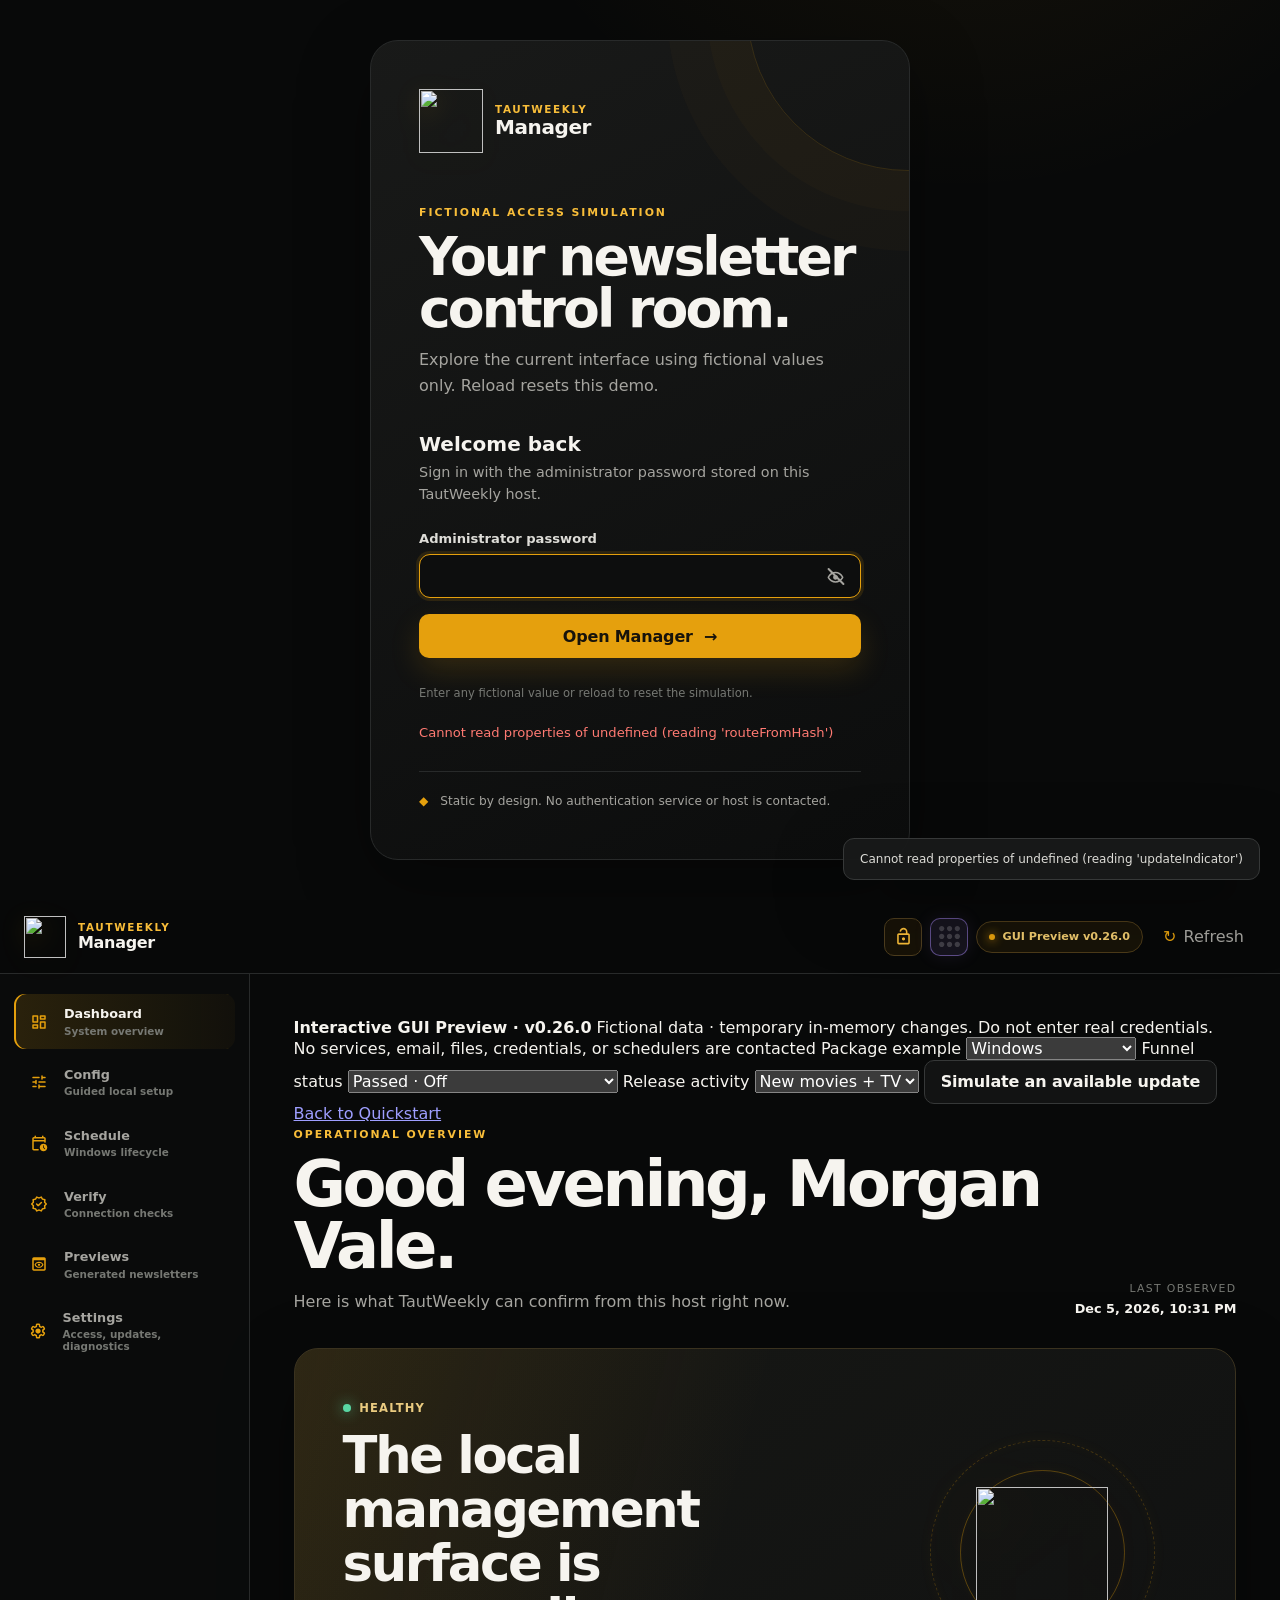
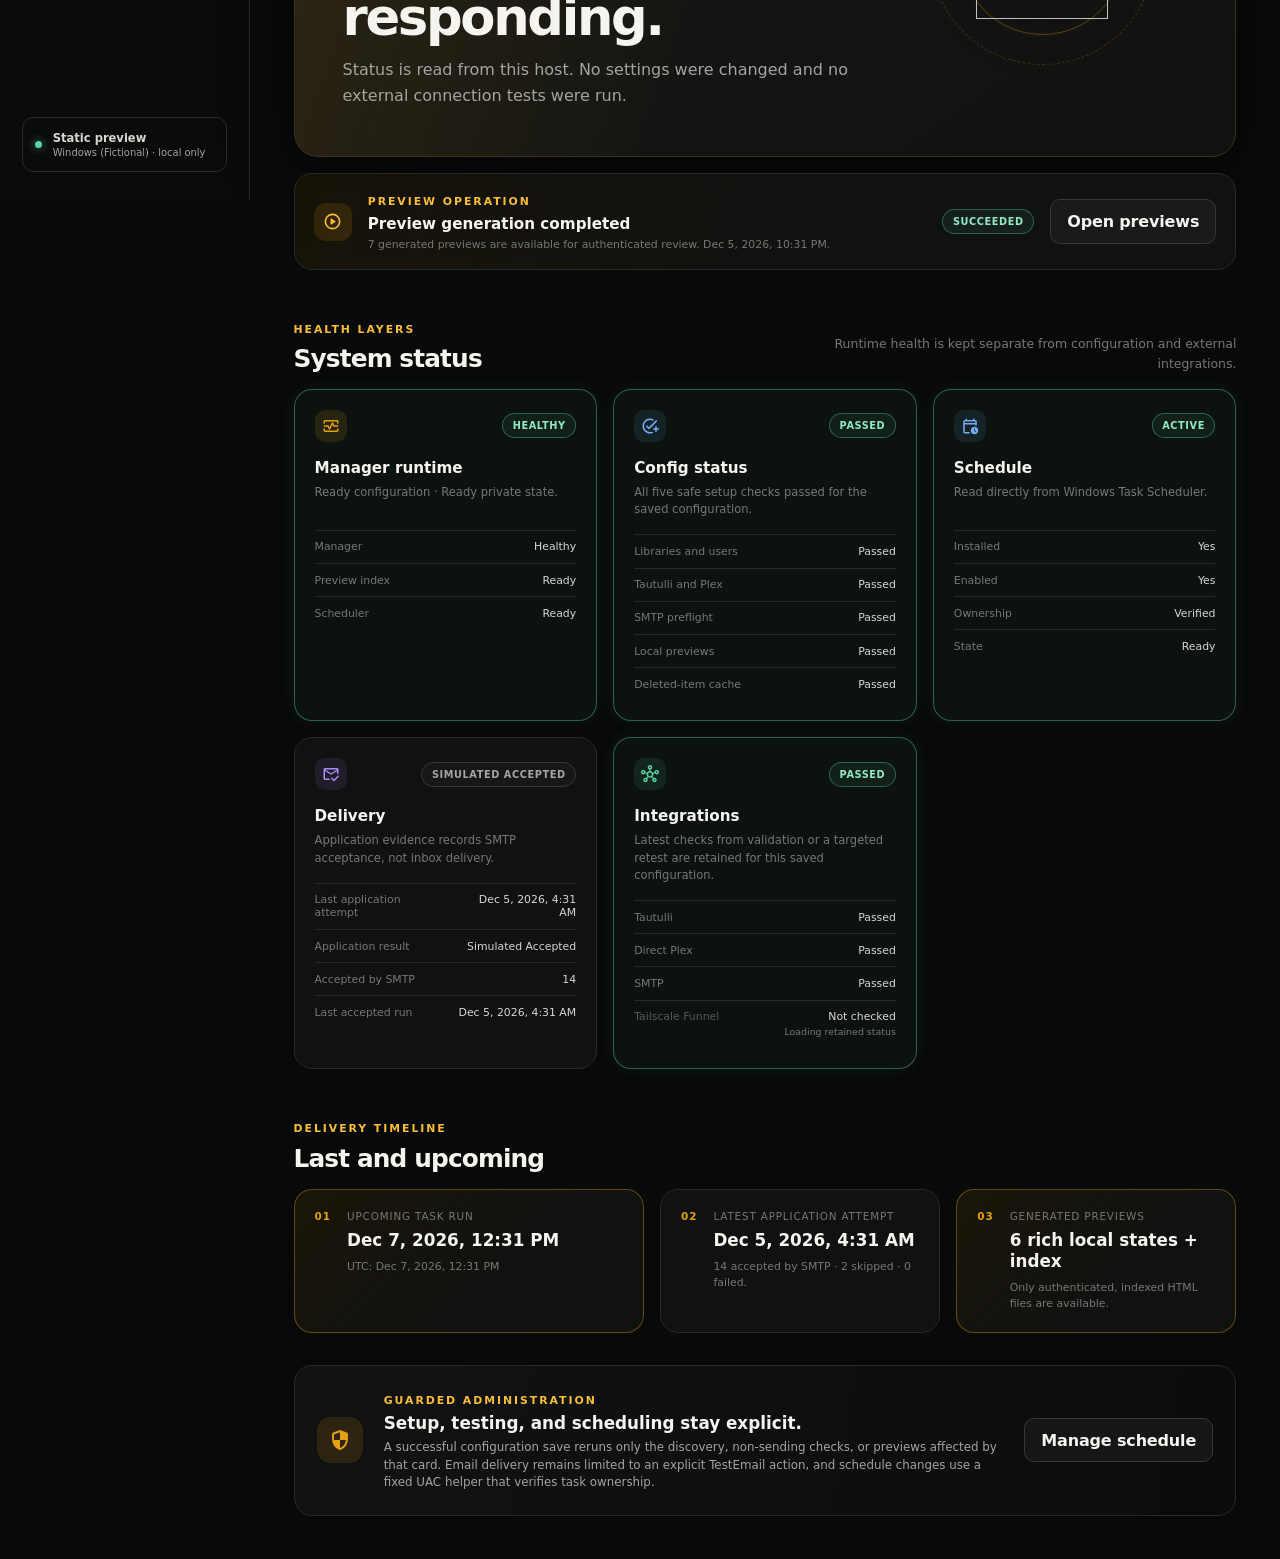
==== docs/gui-preview/index.html @ 194a2f22 "feat: support managed-user delivery addresses" ====
<!doctype html>
<html lang="en">
<head>
  <meta charset="utf-8">
  <meta name="viewport" content="width=device-width, initial-scale=1">
  <meta name="color-scheme" content="dark">
  <meta http-equiv="Content-Security-Policy" content="default-src 'self'; connect-src 'none'; img-src 'self' data:; style-src 'self' 'unsafe-inline'; script-src 'self'; font-src 'self'; media-src 'none'; object-src 'none'; base-uri 'none'; form-action 'none'">
  <title>TautWeekly Manager GUI Preview</title>
  <meta name="description" content="Current TautWeekly Manager features using fictional data only.">
  <link rel="canonical" href="https://sparkmoxie.github.io/TautWeekly/gui-preview/">
  <link rel="icon" href="favicon.ico" sizes="any">
  <link rel="apple-touch-icon" href="tautweekly-icon-180.png">
  <link rel="manifest" href="manifest.webmanifest">
  <link rel="stylesheet" href="app.css">
  <link rel="stylesheet" href="demo.css">
  <script src="mock-api.js" defer></script>
  <script src="rich-preview.js" defer></script>
  <script src="update-ui.js" defer></script>
  <script src="app.js" defer></script>
</head>
<body>
  <svg class="material-symbol-sprite" aria-hidden="true" focusable="false">
    <symbol id="icon-dashboard" viewBox="0 -960 960 960"><path d="M520-640v-160q0-17 11.5-28.5T560-840h240q17 0 28.5 11.5T840-800v160q0 17-11.5 28.5T800-600H560q-17 0-28.5-11.5T520-640ZM120-480v-320q0-17 11.5-28.5T160-840h240q17 0 28.5 11.5T440-800v320q0 17-11.5 28.5T400-440H160q-17 0-28.5-11.5T120-480Zm400 320v-320q0-17 11.5-28.5T560-520h240q17 0 28.5 11.5T840-480v320q0 17-11.5 28.5T800-120H560q-17 0-28.5-11.5T520-160Zm-400 0v-160q0-17 11.5-28.5T160-360h240q17 0 28.5 11.5T440-320v160q0 17-11.5 28.5T400-120H160q-17 0-28.5-11.5T120-160Zm80-360h160v-240H200v240Zm400 320h160v-240H600v240Zm0-480h160v-80H600v80ZM200-200h160v-80H200v80Z"/></symbol>
    <symbol id="icon-tune" viewBox="0 -960 960 960"><path d="M451.5-131.5Q440-143 440-160v-160q0-17 11.5-28.5T480-360q17 0 28.5 11.5T520-320v40h280q17 0 28.5 11.5T840-240q0 17-11.5 28.5T800-200H520v40q0 17-11.5 28.5T480-120q-17 0-28.5-11.5ZM160-200q-17 0-28.5-11.5T120-240q0-17 11.5-28.5T160-280h160q17 0 28.5 11.5T360-240q0 17-11.5 28.5T320-200H160Zm131.5-171.5Q280-383 280-400v-40H160q-17 0-28.5-11.5T120-480q0-17 11.5-28.5T160-520h120v-40q0-17 11.5-28.5T320-600q17 0 28.5 11.5T360-560v160q0 17-11.5 28.5T320-360q-17 0-28.5-11.5ZM480-440q-17 0-28.5-11.5T440-480q0-17 11.5-28.5T480-520h320q17 0 28.5 11.5T840-480q0 17-11.5 28.5T800-440H480Zm131.5-171.5Q600-623 600-640v-160q0-17 11.5-28.5T640-840q17 0 28.5 11.5T680-800v40h120q17 0 28.5 11.5T840-720q0 17-11.5 28.5T800-680H680v40q0 17-11.5 28.5T640-600q-17 0-28.5-11.5ZM160-680q-17 0-28.5-11.5T120-720q0-17 11.5-28.5T160-760h320q17 0 28.5 11.5T520-720q0 17-11.5 28.5T480-680H160Z"/></symbol>
    <symbol id="icon-calendar-clock" viewBox="0 -960 960 960"><path d="M200-640h560v-80H200v80Zm0 560q-33 0-56.5-23.5T120-160v-560q0-33 23.5-56.5T200-800h40v-40q0-17 11.5-28.5T280-880q17 0 28.5 11.5T320-840v40h320v-40q0-17 11.5-28.5T680-880q17 0 28.5 11.5T720-840v40h40q33 0 56.5 23.5T840-720v187q0 17-11.5 28.5T800-493q-17 0-28.5-11.5T760-533v-27H200v400h232q17 0 28.5 11.5T472-120q0 17-11.5 28.5T432-80H200Zm378.5-18.5Q520-157 520-240t58.5-141.5Q637-440 720-440t141.5 58.5Q920-323 920-240T861.5-98.5Q803-40 720-40T578.5-98.5ZM740-248v-92q0-8-6-14t-14-6q-8 0-14 6t-6 14v91q0 8 3 15.5t9 13.5l61 61q6 6 14 6t14-6q6-6 6-14t-6-14l-61-61Z"/></symbol>
    <symbol id="icon-verified" viewBox="0 -960 960 960"><path d="m438-452-58-57q-11-11-27.5-11T324-508q-11 11-11 28t11 28l86 86q12 12 28 12t28-12l170-170q12-12 11.5-28T636-592q-12-12-28.5-12.5T579-593L438-452ZM326-90l-58-98-110-24q-15-3-24-15.5t-7-27.5l11-113-75-86q-10-11-10-26t10-26l75-86-11-113q-2-15 7-27.5t24-15.5l110-24 58-98q8-13 22-17.5t28 1.5l104 44 104-44q14-6 28-1.5t22 17.5l58 98 110 24q15 3 24 15.5t7 27.5l-11 113 75 86q10 11 10 26t-10 26l-75 86 11 113q2 15-7 27.5T802-212l-110 24-58 98q-8 13-22 17.5T584-74l-104-44-104 44q-14 6-28 1.5T326-90Zm52-72 102-44 104 44 56-96 110-26-10-112 74-84-74-86 10-112-110-24-58-96-102 44-104-44-56 96-110 24 10 112-74 86 74 84-10 114 110 24 58 96Z"/></symbol>
    <symbol id="icon-preview" viewBox="0 -960 960 960"><path d="M200-120q-33 0-56.5-23.5T120-200v-560q0-33 23.5-56.5T200-840h560q33 0 56.5 23.5T840-760v560q0 33-23.5 56.5T760-120H200Zm0-80h560v-480H200v480Zm133.5-124.5Q269-369 240-440q29-71 93.5-115.5T480-600q82 0 146.5 44.5T720-440q-29 71-93.5 115.5T480-280q-82 0-146.5-44.5Zm248.5-42q46-26.5 72-73.5-26-47-72-73.5T480-540q-56 0-102 26.5T306-440q26 47 72 73.5T480-340q56 0 102-26.5ZM522.5-397.5Q540-415 540-440t-17.5-42.5Q505-500 480-500t-42.5 17.5Q420-465 420-440t17.5 42.5Q455-380 480-380t42.5-17.5Z"/></symbol>
    <symbol id="icon-settings" viewBox="0 -960 960 960"><path d="M433-80q-27 0-46.5-18T363-142l-9-66q-13-5-24.5-12T307-235l-62 26q-25 11-50 2t-39-32l-47-82q-14-23-8-49t27-43l53-40q-1-7-1-13.5v-27q0-6.5 1-13.5l-53-40q-21-17-27-43t8-49l47-82q14-23 39-32t50 2l62 26q11-8 23-15t24-12l9-66q4-26 23.5-44t46.5-18h94q27 0 46.5 18t23.5 44l9 66q13 5 24.5 12t22.5 15l62-26q25-11 50-2t39 32l47 82q14 23 8 49t-27 43l-53 40q1 7 1 13.5v27q0 6.5-2 13.5l53 40q21 17 27 43t-8 49l-48 82q-14 23-39 32t-50-2l-60-26q-11 8-23 15t-24 12l-9 66q-4 26-23.5 44T527-80h-94Zm7-80h79l14-106q31-8 57.5-23.5T639-327l99 41 39-68-86-65q5-14 7-29.5t2-31.5q0-16-2-31.5t-7-29.5l86-65-39-68-99 42q-22-23-48.5-38.5T533-694l-13-106h-79l-14 106q-31 8-57.5 23.5T321-633l-99-41-39 68 86 64q-5 15-7 30t-2 32q0 16 2 31t7 30l-86 65 39 68 99-42q22 23 48.5 38.5T427-266l13 106Zm42-180q58 0 99-41t41-99q0-58-41-99t-99-41q-59 0-99.5 41T342-480q0 58 40.5 99t99.5 41Z"/></symbol>
    <symbol id="icon-monitor-heart" viewBox="0 -960 960 960"><path d="M80-720q0-33 23.5-56.5T160-800h640q33 0 56.5 23.5T880-720v80q0 17-11.5 28.5T840-600q-17 0-28.5-11.5T800-640v-80H160v80q0 17-11.5 28.5T120-600q-17 0-28.5-11.5T80-640v-80Zm80 560q-33 0-56.5-23.5T80-240v-80q0-17 11.5-28.5T120-360q17 0 28.5 11.5T160-320v80h640v-80q0-17 11.5-28.5T840-360q17 0 28.5 11.5T880-320v80q0 33-23.5 56.5T800-160H160Zm261-125.5q10-5.5 15-16.5l124-248 44 88q5 11 15 16.5t21 5.5h200q17 0 28.5-11.5T880-480q0-17-11.5-28.5T840-520H665l-69-138q-5-11-15-15.5t-21-4.5q-11 0-21 4.5T524-658L400-410l-44-88q-5-11-15-16.5t-21-5.5H120q-17 0-28.5 11.5T80-480q0 17 11.5 28.5T120-440h175l69 138q5 11 15 16.5t21 5.5q11 0 21-5.5Z"/></symbol>
    <symbol id="icon-email-read" viewBox="0 -960 960 960"><path d="m160-720 320 200 320-200H160Zm0 560q-33 0-56.5-23.5T80-240v-480q0-33 23.5-56.5T160-800h640q33 0 56.5 23.5T880-720v200q0 17-11.5 28.5T840-480q-17 0-28.5-11.5T800-520v-120L501-453q-3 2-21 6-5 0-10.5-1.5T459-453L160-640v400h220q17 0 28.5 11.5T420-200q0 17-11.5 28.5T380-160H160Zm478-32 198-198q11-11 28-11t28 11q11 11 11 28t-11 28L666-108q-12 12-28 12t-28-12L496-222q-11-11-11-28t11-28q11-11 28-11t28 11l86 86Z"/></symbol>
    <symbol id="icon-hub" viewBox="0 -960 960 960"><path d="M155-75q-35-35-35-85t35-85q35-35 85-35 14 0 26 3t23 8l57-71q-28-31-39-70t-5-78l-81-27q-17 25-43 40t-58 15q-50 0-85-35T0-580q0-50 35-85t85-35q50 0 85 35t35 85v8l81 28q20-36 53.5-61t75.5-32v-87q-39-11-64.5-42.5T360-840q0-50 35-85t85-35q50 0 85 35t35 85q0 42-26 73.5T510-724v87q42 7 75.5 32t53.5 61l81-28v-8q0-50 35-85t85-35q50 0 85 35t35 85q0 50-35 85t-85 35q-32 0-58.5-15T739-515l-81 27q6 39-5 77.5T614-340l57 70q11-5 23-7.5t26-2.5q50 0 85 35t35 85q0 50-35 85t-85 35q-50 0-85-35t-35-85q0-20 6.5-38.5T624-232l-57-71q-41 23-87.5 23T392-303l-56 71q11 15 17.5 33.5T360-160q0 50-35 85t-85 35q-50 0-85-35Zm-35-465q17 0 28.5-11.5T160-580q0-17-11.5-28.5T120-620q-17 0-28.5 11.5T80-580q0 17 11.5 28.5T120-540Zm148.5 408.5Q280-143 280-160t-11.5-28.5Q257-200 240-200t-28.5 11.5Q200-177 200-160t11.5 28.5Q223-120 240-120t28.5-11.5ZM480-360q42 0 71-29t29-71q0-42-29-71t-71-29q-42 0-71 29t-29 71q0 42 29 71t71 29Zm28.5-451.5Q520-823 520-840t-11.5-28.5Q497-880 480-880t-28.5 11.5Q440-857 440-840t11.5 28.5Q463-800 480-800t28.5-11.5Zm240 680Q760-143 760-160t-11.5-28.5Q737-200 720-200t-28.5 11.5Q680-177 680-160t11.5 28.5Q703-120 720-120t28.5-11.5Zm120-420Q880-563 880-580t-11.5-28.5Q857-620 840-620t-28.5 11.5Q800-597 800-580t11.5 28.5Q823-540 840-540t28.5-11.5Z"/></symbol>
    <symbol id="icon-rocket" viewBox="0 -960 960 960"><path d="M284-506q14-28 29-54t33-52l-56-11-84 84 78 33Zm482-275q-70 2-149.5 41T472-636q-42 42-75 90t-49 90l114 113q42-16 90-49t90-75q65-65 104-144t41-149q0-4-1.5-8t-4.5-7q-3-3-7-4.5t-8-1.5ZM523-597.5q0-33.5 23-56.5t57-23q34 0 57 23t23 56.5q0 33.5-23 56.5t-57 23q-34 0-57-23t-23-56.5ZM512-279l33 79 84-84-11-56q-26 18-52 32.5T512-279Zm351-534q8 110-36 214.5T688-399l20 99q4 20-2 39t-20 33L560-102q-15 15-36 11.5T495-114l-61-143-171-171-143-61q-20-8-24-29t11-36l126-126q14-14 33.5-20t39.5-2l99 20q95-95 199.5-139T819-857q8 1 16 4.5t14 9.5q6 6 9.5 14t4.5 16ZM157-321q35-35 85.5-35.5T328-322q35 35 34.5 85.5T327-151q-48 48-113.5 57T82-76q9-66 18-131.5T157-321Zm57 56q-17 17-23.5 41T180-175q25-4 49-10t41-23q12-12 13-29t-11-29q-12-12-29-11.5T214-265Z"/></symbol>
    <symbol id="icon-play-circle" viewBox="0 -960 960 960"><path d="m426-330 195-125q14-9 14-25t-14-25L426-630q-15-10-30.5-1.5T380-605v250q0 18 15.5 26.5T426-330Zm54 250q-83 0-156-31.5T197-197q-54-54-85.5-127T80-480q0-83 31.5-156T197-763q54-54 127-85.5T480-880q83 0 156 31.5T763-763q54 54 85.5 127T880-480q0 83-31.5 156T763-197q-54 54-127 85.5T480-80Zm0-80q134 0 227-93t93-227q0-134-93-227t-227-93q-134 0-227 93t-93 227q0 134 93 227t227 93Z"/></symbol>
    <symbol id="icon-security" viewBox="0 -960 960 960"><path d="M480-164q97-30 162-118.5T718-480H480v-315l-240 90v207q0 7 2 18h238v316Zm-13 79q-6-1-12-3-135-45-215-166.5T160-516v-189q0-25 14.5-45t37.5-29l240-90q14-5 28-5t28 5l240 90q23 9 37.5 29t14.5 45v189q0 140-80 261.5T505-88q-6 2-12 3t-13 1q-7 0-13-1Z"/></symbol>
    <symbol id="icon-add-task" viewBox="0 -960 960 960"><path d="M480-80q-83 0-156-31.5T197-197q-54-54-85.5-127T80-480q0-83 31.5-156T197-763q54-54 127-85.5T480-880q48 0 93.5 11t87.5 32q15 8 19.5 24t-5.5 30q-10 14-26.5 18t-32.5-4q-32-15-66.5-23t-69.5-8q-134 0-227 93t-93 227q0 134 93 227t227 93q26 0 51-4t50-12q17-5 33-.5t25 19.5q8 14 3.5 30T622-105q-34 13-70 19t-72 6Zm280-200h-80q-17 0-28.5-11.5T640-320q0-17 11.5-28.5T680-360h80v-80q0-17 11.5-28.5T800-480q17 0 28.5 11.5T840-440v80h80q17 0 28.5 11.5T960-320q0 17-11.5 28.5T920-280h-80v80q0 17-11.5 28.5T800-160q-17 0-28.5-11.5T760-200v-80ZM424-408l372-373q11-11 28-11t28 11q11 11 11 28t-11 28L452-324q-12 12-28 12t-28-12L282-438q-11-11-11-28t11-28q11-11 28-11t28 11l86 86Z"/></symbol>
    <symbol id="icon-home-storage-gear" viewBox="0 -960 960 960" data-symbol="home_storage_gear" data-fill="0" data-weight="400" data-grade="0" data-optical-size="24"><path d="M240-720h480q17 0 28.5 11.5T760-680q0 17-11.5 28.5T720-640H240q-17 0-28.5-11.5T200-680q0-17 11.5-28.5T240-720Zm80-120h320q17 0 28.5 11.5T680-800q0 17-11.5 28.5T640-760H320q-17 0-28.5-11.5T280-800q0-17 11.5-28.5T320-840ZM216-520l14 86q14 86 37 234l-51-320Zm257 400H200l-80-480h720l-14 80H216l51 320h182q3 22 9.5 42t14.5 38Zm214 81-12-60q-12-5-22.5-10.5T631-123l-58 18-40-68 46-40q-2-13-2-26t2-26l-46-40 40-68 58 18q11-8 21.5-13.5T675-379l12-60h80l12 60q12 5 22.5 10.5T823-355l58-18 40 68-46 40q2 13 2 26t-2 26l46 40-40 68-58-18q-11 8-21.5 13.5T779-99l-12 60h-80Zm96.5-143.5Q807-206 807-239t-23.5-56.5Q760-319 727-319t-56.5 23.5Q647-272 647-239t23.5 56.5Q694-159 727-159t56.5-23.5Z"/></symbol>
    <symbol id="icon-add-reaction" viewBox="0 -960 960 960" data-symbol="add_reaction" data-fill="0" data-weight="400" data-grade="0" data-optical-size="24"><path d="M480-480Zm0 400q-83 0-156-31.5T197-197q-54-54-85.5-127T80-480q0-83 31.5-156T197-763q54-54 127-85.5T480-880q43 0 83 8.5t77 24.5v90q-35-20-75.5-31.5T480-800q-133 0-226.5 93.5T160-480q0 133 93.5 226.5T480-160q133 0 226.5-93.5T800-480q0-32-6.5-62T776-600h86q9 29 13.5 58.5T880-480q0 83-31.5 156T763-197q-54 54-127 85.5T480-80Zm320-600v-80h-80v-80h80v-80h80v80h80v80h-80v80h-80ZM620-520q25 0 42.5-17.5T680-580q0-25-17.5-42.5T620-640q-25 0-42.5 17.5T560-580q0 25 17.5 42.5T620-520Zm-280 0q25 0 42.5-17.5T400-580q0-25-17.5-42.5T340-640q-25 0-42.5 17.5T280-580q0 25 17.5 42.5T340-520Zm140 260q68 0 123.5-38.5T684-400H276q25 63 80.5 101.5T480-260Z"/></symbol>
    <symbol id="icon-play" viewBox="0 -960 960 960"><path d="M320-273v-414q0-17 12-28.5t28-11.5q5 0 10.5 1.5T381-721l326 207q9 6 13.5 15t4.5 19q0 10-4.5 19T707-446L381-239q-5 3-10.5 4.5T360-233q-16 0-28-11.5T320-273Zm80-73 210-134-210-134v268Z"/></symbol>
    <symbol id="icon-pause" viewBox="0 -960 960 960"><path d="M600-200q-33 0-56.5-23.5T520-280v-400q0-33 23.5-56.5T600-760h80q33 0 56.5 23.5T760-680v400q0 33-23.5 56.5T680-200h-80Zm-320 0q-33 0-56.5-23.5T200-280v-400q0-33 23.5-56.5T280-760h80q33 0 56.5 23.5T440-680v400q0 33-23.5 56.5T360-200h-80Zm320-80h80v-400h-80v400Zm-320 0h80v-400h-80v400Z"/></symbol>
    <symbol id="icon-delete" viewBox="0 -960 960 960"><path d="M280-120q-33 0-56.5-23.5T200-200v-520q-17 0-28.5-11.5T160-760q0-17 11.5-28.5T200-800h160q0-17 11.5-28.5T400-840h160q17 0 28.5 11.5T600-800h160q17 0 28.5 11.5T800-760q0 17-11.5 28.5T760-720v520q0 33-23.5 56.5T680-120H280Zm400-600H280v520h400v-520ZM428.5-291.5Q440-303 440-320v-280q0-17-11.5-28.5T400-640q-17 0-28.5 11.5T360-600v280q0 17 11.5 28.5T400-280q17 0 28.5-11.5Zm160 0Q600-303 600-320v-280q0-17-11.5-28.5T560-640q-17 0-28.5 11.5T520-600v280q0 17 11.5 28.5T560-280q17 0 28.5-11.5Z"/></symbol>
    <symbol id="icon-network" viewBox="0 -960 960 960"><path d="M42-558q-18-18-17-43.5T46-643q45-36 94.5-65.5T245-758q55-20 112-30.5T472-800q24 0 39.5 18.5T524-738q-3 25-22 41t-45 17q-43 2-84.5 10.5T291-647q-45 16-85.5 39T129-556q-20 16-45 15.5T42-558Zm257 175q-27 20-51.5 14T209-392q-14-17-14-40t20-39q32-25 68.5-42.5T358-542q28-8 47 5.5t26 34.5q7 21-1.5 43T392-428q-25 8-48.5 19T299-383Zm153 217q-32-11-47-42.5t-1-59.5l240-488q4-8 11.5-10.5t16.5.5q8 3 12 10.5t2 15.5L556-214q-8 32-39.5 46.5T452-166Zm467-396q-15 17-39 21.5T830-557q-8-8-19.5-15.5T790-586q-27-18-30-42t8-43q11-19 32.5-27t44.5 6q17 11 35.5 24.5T914-642q21 17 20.5 40T919-562ZM751.5-329q-23.5 3-46.5-17l-12-11q-24-20-24-44t14-42q14-18 38-23.5t47 13.5q5 5 11.5 10.5T791-432q20 20 18 44t-18 40q-16 16-39.5 19Z"/></symbol>
    <symbol id="icon-email" viewBox="0 -960 960 960"><path d="M480-80q-83 0-156-31.5T197-197q-54-54-85.5-127T80-480q0-83 31.5-156T197-763q54-54 127-85.5T480-880q83 0 156 31.5T763-763q54 54 85.5 127T880-480v58q0 59-40.5 100.5T740-280q-35 0-66-15t-52-43q-29 29-65.5 43.5T480-280q-83 0-141.5-58.5T280-480q0-83 58.5-141.5T480-680q83 0 141.5 58.5T680-480v58q0 26 17 44t43 18q26 0 43-18t17-44v-58q0-134-93-227t-227-93q-134 0-227 93t-93 227q0 134 93 227t227 93h160q17 0 28.5 11.5T680-120q0 17-11.5 28.5T640-80H480Zm85-315q35-35 35-85t-35-85q-35-35-85-35t-85 35q-35 35-35 85t35 85q35 35 85 35t85-35Z"/></symbol>
    <symbol id="icon-mail-shield" viewBox="0 -960 960 960" data-symbol="mail_shield" data-fill="0" data-weight="400" data-grade="0" data-optical-size="24"><path d="M160-240v-289 20-211 480Zm320-280 320-200H160l320 200ZM80-240v-480q0-33 23.5-56.5T160-800h640q33 0 56.5 23.5T880-720v251l-80-40v-131L480-440 160-640v400h361q2 20 5 40t10 40H160q-33 0-56.5-23.5T80-240ZM760-40q-69-17-114.5-79.5T600-258v-102l160-80 160 80v102q0 76-45.5 138.5T760-40Zm0-84q35-17 57.5-54t22.5-80v-52l-80-40v226Z"/></symbol>
    <symbol id="icon-lock" viewBox="0 -960 960 960"><path d="M240-80q-33 0-56.5-23.5T160-160v-400q0-33 23.5-56.5T240-640h40v-80q0-83 58.5-141.5T480-920q83 0 141.5 58.5T680-720v80h40q33 0 56.5 23.5T800-560v400q0 33-23.5 56.5T720-80H240Zm0-80h480v-400H240v400Zm296.5-143.5Q560-327 560-360t-23.5-56.5Q513-440 480-440t-56.5 23.5Q400-393 400-360t23.5 56.5Q447-280 480-280t56.5-23.5ZM360-640h240v-80q0-50-35-85t-85-35q-50 0-85 35t-35 85v80Z"/></symbol>
    <symbol id="icon-lock-open" viewBox="0 -960 960 960"><path d="M240-80q-33 0-56.5-23.5T160-160v-400q0-33 23.5-56.5T240-640h360v-80q0-50-35-85t-85-35q-42 0-73.5 25.5T364-751q-4 14-16.5 22.5T320-720q-17 0-28.5-11t-8.5-26q14-69 69-116t128-47q83 0 141.5 58.5T680-720v80h40q33 0 56.5 23.5T800-560v400q0 33-23.5 56.5T720-80H240Zm0-80h480v-400H240v400Zm296.5-143.5Q560-327 560-360t-23.5-56.5Q513-440 480-440t-56.5 23.5Q400-393 400-360t23.5 56.5Q447-280 480-280t56.5-23.5Z"/></symbol>
    <symbol id="icon-deployed-code-update" viewBox="0 -960 960 960"><path d="m720-80 120-120-28-28-72 72v-164h-40v164l-72-72-28 28L720-80ZM480-800 243-663l237 137 237-137-237-137ZM120-321v-318q0-22 10.5-40t29.5-29l280-161q10-5 19.5-8t20.5-3q11 0 21 3t19 8l280 161q19 11 29.5 29t10.5 40v159h-80v-116L479-434 200-596v274l240 139v92L160-252q-19-11-29.5-29T120-321ZM720 0q-83 0-141.5-58.5T520-200q0-83 58.5-141.5T720-400q83 0 141.5 58.5T920-200q0 83-58.5 141.5T720 0ZM480-491Z"/></symbol>
    <symbol id="icon-visibility" viewBox="0 -960 960 960"><path d="M480-320q50 0 85-35t35-85q0-50-35-85t-85-35q-50 0-85 35t-35 85q0 50 35 85t85 35Zm0 160q-123 0-224.5-68.5T88-408q-8-13-8-32t8-32q66-111 167.5-179.5T480-720q123 0 224.5 68.5T872-472q8 13 8 32t-8 32q-66 111-167.5 179.5T480-160Zm0-80q105 0 191-57.5T800-440q-43-85-129-142.5T480-640q-105 0-191 57.5T160-440q43 85 129 142.5T480-240Z"/></symbol>
  </svg>
  <a class="skip-link" href="#main-content">Skip to main content</a>
  <main class="auth-shell" id="auth-shell">
    <section class="auth-card" aria-labelledby="auth-title">
      <div class="brand-lockup brand-lockup-large"><img class="brand-mark" src="tautweekly-logo.png" alt=""><div><span class="brand-kicker">TautWeekly</span><strong>Manager</strong></div></div>
      <div class="auth-intro"><span class="eyebrow" id="auth-runtime-eyebrow">Private local administration</span><h1 id="auth-title">Your newsletter control room.</h1><p id="auth-runtime-copy">Review health, schedule state, configuration, and generated previews without exposing TautWeekly to a cloud service.</p></div>
      <form id="pair-form" class="auth-form" hidden>
        <div class="form-heading"><h2>Pair this browser</h2><p>Use the one-time token from the Manager launch message, then create a local administrator password.</p></div>
        <label>Pairing token<input id="pair-token" name="token" type="password" autocomplete="off" required></label>
        <label>Administrator password<input id="pair-password" name="password" type="password" autocomplete="off" minlength="8" maxlength="256" required><span class="field-hint">8–256 UTF-8 bytes. Stored locally as a salted hash.</span></label>
        <label>Confirm password<input id="pair-password-confirm" name="passwordConfirm" type="password" autocomplete="off" minlength="8" maxlength="256" required></label>
        <button class="button button-primary button-wide" type="submit">Pair and continue <span aria-hidden="true">&#8594;</span></button>
      </form>
      <form id="login-form" class="auth-form" hidden>
        <div class="form-heading"><h2>Welcome back</h2><p>Sign in with the administrator password stored on this TautWeekly host.</p></div>
        <label>Administrator password<input id="login-password" name="password" type="password" autocomplete="off" maxlength="256" required></label>
        <button class="button button-primary button-wide" type="submit">Open Manager <span aria-hidden="true">&#8594;</span></button>
        <p class="field-hint">Forgot the password? Run the packaged <strong>Reset Manager Access</strong> recovery for this installation.</p>
      </form>
      <p class="form-message" id="auth-message" role="status" aria-live="polite"></p>
      <div class="auth-boundary"><span aria-hidden="true">&#9670;</span><p><strong>Private by design.</strong> This Manager makes no analytics or cloud-management requests.</p></div>
    </section>
  </main>

  <div class="app-shell" id="app-shell" hidden>
    <header class="topbar">
      <div class="brand-lockup"><img class="brand-mark" src="tautweekly-logo.png" alt=""><div><span class="brand-kicker">TautWeekly</span><strong>Manager</strong></div></div>
      <div class="topbar-actions">
        <button class="access-status-button unlocked" id="access-status-button" type="button" aria-label="Browser access unlocked" data-tooltip="Browser access unlocked"><svg class="ui-icon" viewBox="0 -960 960 960" aria-hidden="true"><use href="#icon-lock-open"></use></svg></button>
        <button class="access-status-button tailscale-status-button off" id="tailscale-status-button" type="button" aria-label="Tailscale Funnel: Checking retained status" aria-controls="tailscale-settings-panel" aria-disabled="true" data-tooltip="Tailscale Funnel: Checking retained status"><svg class="tailscale-logo" viewBox="0 0 512 512" aria-hidden="true"><path class="tailscale-fade" d="M65.6 127.7c35.3 0 63.9-28.6 63.9-63.9S100.9 0 65.6 0 1.8 28.6 1.8 63.9s28.6 63.8 63.8 63.8"/><path d="M65.6 318.1c35.3 0 63.9-28.6 63.9-63.9s-28.6-63.9-63.9-63.9S1.8 219 1.8 254.2s28.6 63.9 63.8 63.9"/><path class="tailscale-fade" d="M65.6 512c35.3 0 63.9-28.6 63.9-63.9s-28.6-63.9-63.9-63.9-63.8 28.7-63.8 63.9S30.4 512 65.6 512"/><path d="M257.2 318.1c35.3 0 63.9-28.6 63.9-63.9s-28.6-63.9-63.9-63.9-63.9 28.6-63.9 63.9 28.6 63.9 63.9 63.9m0 193.9c35.3 0 63.9-28.6 63.9-63.9s-28.6-63.9-63.9-63.9-63.9 28.6-63.9 63.9 28.6 63.9 63.9 63.9"/><path class="tailscale-fade" d="M257.2 127.7c35.3 0 63.9-28.6 63.9-63.9S292.5 0 257.2 0s-63.9 28.6-63.9 63.9 28.6 63.8 63.9 63.8m189.2 0c35.3 0 63.9-28.6 63.9-63.9S481.6 0 446.4 0c-35.3 0-63.9 28.6-63.9 63.9s28.6 63.8 63.9 63.8"/><path d="M446.4 318.1c35.3 0 63.9-28.6 63.9-63.9s-28.6-63.9-63.9-63.9-63.9 28.6-63.9 63.9 28.6 63.9 63.9 63.9"/><path class="tailscale-fade" d="M446.4 512c35.3 0 63.9-28.6 63.9-63.9s-28.6-63.9-63.9-63.9-63.9 28.6-63.9 63.9 28.6 63.9 63.9 63.9"/></svg></button>
        <button class="access-status-button update-status-button" id="update-status-button" type="button" aria-label="Update available" aria-controls="update-settings-panel" data-tooltip="Update available" hidden><span class="update-status-halo" aria-hidden="true"></span><svg class="ui-icon" viewBox="0 -960 960 960" aria-hidden="true"><use href="#icon-deployed-code-update"></use></svg></button>
        <span class="mode-pill"><span class="mode-dot"></span> <span id="mode-pill-label">Manager setup</span></span>
        <button class="icon-button" id="refresh-button" type="button" aria-label="Refresh synthetic Manager, Tautulli choices, and update status"><span aria-hidden="true">&#8635;</span><span class="button-label">Refresh</span></button>
        <button class="icon-button" id="logout-button" type="button" aria-label="Sign out of Manager"><span aria-hidden="true">&#8599;</span><span class="button-label">Sign out</span></button>
      </div>
    </header>
    <aside class="sidebar" aria-label="Manager navigation">
      <nav class="nav-list">
        <button class="nav-button active" type="button" data-view="dashboard" aria-current="page"><span class="nav-icon" aria-hidden="true"><svg class="ui-icon" viewBox="0 -960 960 960"><use href="#icon-dashboard"></use></svg></span><span><strong>Dashboard</strong><small>System overview</small></span></button>
        <button class="nav-button" type="button" data-view="configuration"><span class="nav-icon" aria-hidden="true"><svg class="ui-icon" viewBox="0 -960 960 960"><use href="#icon-tune"></use></svg></span><span><strong>Config</strong><small id="config-nav-copy">Guided local setup</small></span></button>
        <button class="nav-button" type="button" data-view="schedule"><span class="nav-icon" aria-hidden="true"><svg class="ui-icon" viewBox="0 -960 960 960"><use href="#icon-calendar-clock"></use></svg></span><span><strong>Schedule</strong><small id="schedule-nav-copy">Delivery lifecycle</small></span></button>
        <button class="nav-button" type="button" data-view="verification"><span class="nav-icon" aria-hidden="true"><svg class="ui-icon" viewBox="0 -960 960 960"><use href="#icon-verified"></use></svg></span><span><strong>Verify</strong><small>Connection checks</small></span></button>
        <button class="nav-button" type="button" data-view="previews"><span class="nav-icon" aria-hidden="true"><svg class="ui-icon" viewBox="0 -960 960 960"><use href="#icon-preview"></use></svg></span><span><strong>Previews</strong><small>Generated newsletters</small></span></button>
        <button class="nav-button" type="button" data-view="about"><span class="nav-icon" aria-hidden="true"><svg class="ui-icon" viewBox="0 -960 960 960"><use href="#icon-settings"></use></svg></span><span><strong>Settings</strong><small>Access, updates, diagnostics</small></span></button>
      </nav>
      <div class="sidebar-note"><span class="status-beacon"></span><div><strong id="sidebar-connection-label">Local connection</strong><small id="sidebar-platform">Checking platform...</small></div></div>
    </aside>

    <main class="content" id="main-content" tabindex="-1">
      <aside class="demo-banner" role="note" aria-label="GUI preview boundary" data-preview-release="v0.26.0">
        <strong>Interactive GUI Preview · v0.26.0</strong>
        <span>Fictional data · temporary in-memory changes. Do not enter real credentials.</span>
        <span>No services, email, files, credentials, or schedulers are contacted</span>
        <label>Package example <select id="demo-profile"><option value="windows">Windows</option><option value="nas">NAS / Docker</option><option value="mac">macOS Docker</option><option value="linux">Native Linux</option><option value="freebsd">FreeBSD / Podman</option></select></label>
        <label>Funnel status <select id="demo-funnel-scenario"><option value="off">Passed · Off</option><option value="active">Passed · Active</option><option value="pending">Attention · Publication pending</option><option value="blocked">Failed · Blocked</option><option value="not-configured">Neutral · Not configured</option><option value="unsupported">Neutral · Unsupported</option></select></label>
        <label>Release activity <select id="demo-release-scenario"><option value="new">New movies + TV</option><option value="tv-only">New TV only</option><option value="quiet">No new additions</option></select></label>
        <button class="button button-secondary" id="demo-update-scenario" type="button">Simulate an available update</button>
        <a href="../">Back to Quickstart</a>
      </aside>
      <section class="view" id="view-dashboard" data-panel="dashboard">
        <div class="page-heading"><div><span class="eyebrow">Operational overview</span><h1 id="dashboard-greeting">Good afternoon.</h1><p>Here is what TautWeekly can confirm from this host right now.</p></div><div class="observed"><small>Last observed</small><strong id="observed-time">Checking...</strong></div></div>
        <section class="hero-status" aria-labelledby="overall-heading">
          <div><div class="status-label"><span class="status-orb" id="overall-orb"></span><span id="overall-label">Checking system</span></div><h2 id="overall-heading">Reading the local TautWeekly package...</h2><p id="overall-copy">No operational action is performed by this dashboard.</p></div>
          <div class="hero-art" aria-hidden="true"><div class="hero-ring ring-one"></div><div class="hero-ring ring-two"></div><img class="hero-logo" src="tautweekly-logo.png" alt=""></div>
        </section>
        <section class="operation-strip first-time-setup" id="first-time-setup" aria-labelledby="first-time-setup-heading" hidden>
          <div class="operation-strip-icon" aria-hidden="true"><svg class="ui-icon" viewBox="0 -960 960 960"><use href="#icon-rocket"></use></svg></div>
          <div><span class="eyebrow">First time setup</span><h2 id="first-time-setup-heading">Connect TautWeekly to your services</h2><p id="first-time-setup-copy">Add Tautulli, Plex, and email settings, then let the Manager validate the non-sending setup checks.</p></div>
          <span class="state-chip pending" id="first-time-setup-chip">Not run</span>
          <button class="button button-secondary first-time-setup-button" type="button" data-open-view="configuration">Setup</button>
        </section>
        <section class="operation-strip" aria-labelledby="dashboard-operation-heading">
          <div class="operation-strip-icon" aria-hidden="true"><svg class="ui-icon" viewBox="0 -960 960 960"><use href="#icon-play-circle"></use></svg></div>
          <div><span class="eyebrow">Preview operation</span><h2 id="dashboard-operation-heading">No preview operation recorded</h2><p id="dashboard-operation-copy">Generate local newsletter previews from the Preview center. Email is never sent by that action.</p></div>
          <span class="state-chip neutral" id="dashboard-operation-chip">Idle</span>
          <button class="button button-secondary" type="button" data-open-view="previews">Open previews</button>
        </section>
        <div class="section-heading"><div><span class="eyebrow">Health layers</span><h2>System status</h2></div><p>Runtime health is kept separate from configuration and external integrations.</p></div>
        <div class="health-grid">
          <article class="health-card"><div class="card-topline"><span class="card-icon gold" aria-hidden="true"><svg class="ui-icon" viewBox="0 -960 960 960"><use href="#icon-monitor-heart"></use></svg></span><span class="state-chip pending" id="runtime-chip">Checking</span></div><h3>Manager runtime</h3><p id="runtime-copy">Waiting for the local service snapshot.</p><dl class="metric-list"><div><dt>Manager</dt><dd id="manager-state">-</dd></div><div><dt>Preview index</dt><dd id="preview-state">-</dd></div><div><dt>Scheduler</dt><dd id="scheduler-state">-</dd></div></dl></article>
          <article class="health-card" id="configuration-status-card"><div class="card-topline"><span class="card-icon blue" aria-hidden="true"><svg class="ui-icon" viewBox="0 -960 960 960"><use href="#icon-add-task"></use></svg></span><span class="state-chip neutral" id="configuration-status-chip">Not run</span></div><h3>Config status</h3><p id="configuration-status-copy">Safe setup checks have not been recorded.</p><dl class="metric-list"><div><dt>Libraries and users</dt><dd id="configuration-status-choices">Not run</dd></div><div><dt>Tautulli and Plex</dt><dd id="configuration-status-lan">Not run</dd></div><div><dt>SMTP preflight</dt><dd id="configuration-status-smtp">Not run</dd></div><div><dt>Local previews</dt><dd id="configuration-status-previews">Not run</dd></div><div><dt>Deleted-item cache</dt><dd id="configuration-status-cache">Not run</dd></div></dl></article>
          <article class="health-card"><div class="card-topline"><span class="card-icon blue" aria-hidden="true"><svg class="ui-icon" viewBox="0 -960 960 960"><use href="#icon-calendar-clock"></use></svg></span><span class="state-chip pending" id="schedule-chip">Checking</span></div><h3>Schedule</h3><p id="schedule-copy">Inspecting the configured Windows task.</p><dl class="metric-list"><div><dt>Installed</dt><dd id="schedule-installed">-</dd></div><div><dt>Enabled</dt><dd id="schedule-enabled">-</dd></div><div><dt>Ownership</dt><dd id="schedule-ownership">-</dd></div><div><dt>State</dt><dd id="schedule-state">-</dd></div></dl></article>
          <article class="health-card" id="delivery-status-card"><div class="card-topline"><span class="card-icon violet" id="delivery-status-icon" aria-hidden="true"><svg class="ui-icon" viewBox="0 -960 960 960"><use href="#icon-email-read"></use></svg></span><span class="state-chip" id="delivery-chip">No history</span></div><h3>Delivery</h3><p id="delivery-copy">Task execution is not presented as inbox delivery.</p><dl class="metric-list"><div><dt>Last application attempt</dt><dd id="last-attempt">Not recorded</dd></div><div><dt>Application result</dt><dd id="last-result">Not recorded</dd></div><div><dt>Accepted by SMTP</dt><dd id="last-accepted-count">Not recorded</dd></div><div><dt>Last accepted run</dt><dd id="last-success">Not recorded</dd></div></dl></article>
          <article class="health-card" id="integration-status-card"><div class="card-topline"><span class="card-icon green" aria-hidden="true"><svg class="ui-icon" viewBox="0 -960 960 960"><use href="#icon-hub"></use></svg></span><span class="state-chip neutral" id="integration-chip">Not run</span></div><h3>Integrations</h3><p id="integration-copy">Safe checks run after a successful save and remain available for manual retesting.</p><dl class="metric-list"><div><dt>Tautulli</dt><dd id="tautulli-state">Not checked</dd></div><div><dt>Direct Plex</dt><dd id="plex-state">Not checked</dd></div><div><dt>SMTP</dt><dd id="smtp-state">Not checked</dd></div><div class="funnel-integration-row"><dt><button class="metric-link" id="funnel-settings-link" type="button" aria-disabled="true" data-tooltip="Tailscale Funnel settings unavailable · Loading retained status">Tailscale Funnel</button></dt><dd class="integration-value neutral" id="funnel-integration-value" aria-label="Tailscale Funnel status: not checked"><span id="funnel-state">Not checked</span><small id="funnel-detail">Loading retained status</small></dd></div></dl></article>
        </div>
        <div class="section-heading timeline-heading"><div><span class="eyebrow">Delivery timeline</span><h2>Last and upcoming</h2></div></div>
        <div class="timeline-grid">
          <article class="timeline-card featured" id="timeline-upcoming-card"><span class="timeline-index">01</span><div><small id="upcoming-run-label">Upcoming task run</small><strong id="next-run">Not scheduled</strong><p id="next-run-utc">Task Scheduler has not reported an upcoming run.</p></div></article>
          <article class="timeline-card" id="timeline-last-attempt-card"><span class="timeline-index">02</span><div><small>Latest application attempt</small><strong id="timeline-last-attempt">Not recorded</strong><p id="timeline-last-copy">No sanitized renderer result has been recorded.</p></div></article>
          <article class="timeline-card" id="timeline-previews-card"><span class="timeline-index">03</span><div><small>Generated previews</small><strong id="preview-count">None found</strong><p>Only authenticated, indexed HTML files are available.</p></div></article>
        </div>
        <aside class="foundation-callout"><div class="callout-icon" aria-hidden="true"><svg class="ui-icon" viewBox="0 -960 960 960"><use href="#icon-security"></use></svg></div><div><span class="eyebrow">Guarded administration</span><h2>Setup, testing, and scheduling stay explicit.</h2><p id="foundation-schedule-copy">A successful configuration save runs clearly labeled, non-sending connection checks and local discovery. Email delivery and schedule changes remain explicit.</p></div><button class="button button-secondary" type="button" data-open-view="schedule">Manage schedule</button></aside>
      </section>

      <section class="view" id="view-configuration" data-panel="configuration" hidden>
        <div class="page-heading"><div><span class="eyebrow" id="configuration-platform-label">Guided setup</span><h1>Configure without touching JSON.</h1><p>Review every supported value and preserve stored credentials. The first valid save runs initial setup; later saves rerun only the checks or local previews affected by each card.</p></div><span class="state-chip pending" id="config-chip">Checking</span></div>
        <div class="privacy-banner"><span aria-hidden="true">&#9671;</span><p id="config-secret-policy"><strong>Secrets stay hidden by default:</strong> saving preserves stored credentials unless you replace or clear them. Revealing returns only the selected field and clears it from the page after 30 seconds. Existing configurations receive a private timestamped backup.</p></div>
        <div class="direct-plex-notice" id="direct-plex-notice" hidden><span aria-hidden="true"><svg class="ui-icon" viewBox="0 -960 960 960"><use href="#icon-hub"></use></svg></span><div><strong id="direct-plex-notice-heading">Complete direct Plex setup</strong><p id="direct-plex-notice-copy"></p></div><button class="button button-secondary" id="direct-plex-review-button" type="button">Review connections</button></div>
        <section class="setup-workflow" id="setup-workflow" aria-labelledby="setup-workflow-heading" hidden>
          <div class="setup-workflow-heading"><div><span class="eyebrow">Save verification</span><h2 id="setup-workflow-heading">Safe setup checks</h2></div><span class="state-chip neutral" id="setup-workflow-chip">Waiting</span></div>
          <p id="setup-workflow-summary" role="status" aria-live="polite">Waiting for a validated configuration save.</p>
          <div class="setup-workflow-steps">
            <article id="setup-choices-step"><span class="setup-step-index" aria-hidden="true">01</span><div><strong>Libraries and users</strong><small id="setup-choices-summary">Waiting for the saved configuration.</small></div><span class="state-chip neutral" id="setup-choices-chip">Waiting</span></article>
            <article id="setup-lan-step"><span class="setup-step-index" aria-hidden="true">02</span><div><strong>Tautulli and Plex</strong><small id="setup-lan-summary">Waiting for the saved configuration.</small></div><span class="state-chip neutral" id="setup-lan-chip">Waiting</span></article>
            <article id="setup-smtp-step"><span class="setup-step-index" aria-hidden="true">03</span><div><strong>SMTP preflight</strong><small id="setup-smtp-summary">Waiting for the saved configuration.</small></div><span class="state-chip neutral" id="setup-smtp-chip">Waiting</span></article>
            <article id="setup-previews-step"><span class="setup-step-index" aria-hidden="true">04</span><div><strong>Local previews</strong><small id="setup-previews-summary">Waiting for the saved configuration.</small></div><span class="state-chip neutral" id="setup-previews-chip">Waiting</span></article>
            <article id="setup-cache-step"><span class="setup-step-index" aria-hidden="true">05</span><div><strong>Deleted-item cache</strong><small id="setup-cache-summary">Waiting for the saved configuration.</small></div><span class="state-chip neutral" id="setup-cache-chip">Waiting</span></article>
          </div>
          <div class="setup-workflow-boundary"><span aria-hidden="true">&#9671;</span><p>This workflow never authenticates to SMTP, sends email, changes welcome state, or installs or modifies a schedule. Every check remains available for manual retesting.</p></div>
        </section>
        <section class="discovery-panel" aria-labelledby="discovery-heading">
          <div><span class="eyebrow">Guided Tautulli choices</span><h2 id="discovery-heading">Included libraries and delivery exclusions</h2><p>The first valid save, or a saved Tautulli connection change, loads these choices automatically. Sanitized library metadata, user IDs, display names, and explicit roles are retained locally for other saved cards; email addresses and credentials are never stored in this cache.</p></div>
          <label class="verification-confirm"><input id="discovery-confirm" type="checkbox"><span><strong>Repeat this Tautulli lookup</strong><small>Refresh active movie/TV libraries and user display names from the saved configuration.</small></span></label>
          <button class="button button-secondary" id="discovery-run-button" type="button" disabled>Refresh Tautulli choices</button>
          <p class="verification-message" id="discovery-message" role="status" aria-live="polite">Save a complete configuration before loading choices.</p>
          <div class="discovery-results" id="discovery-results" hidden>
            <section><div class="panel-heading"><h3>Included libraries</h3><small id="discovery-library-count"></small></div><p>Select at least one active movie or TV library. Saving the form applies these choices without exposing raw IDs.</p><div class="choice-list" id="discovery-libraries" role="group" aria-label="Included library choices" tabindex="0"></div></section>
            <section><div class="panel-heading"><h3>Delivery exclusions — checked means excluded</h3><small id="discovery-user-count"></small></div><p>Checked users do not receive production delivery. Unchecked active users with an email address are eligible; Tautulli notification-agent settings do not control TautWeekly delivery. Repeat lookup refreshes these Manager choices only. Every manual or scheduled production send first refreshes Tautulli's Plex user list and then reads the live roster; a new eligible user is included unless excluded. Every user remains available for previews and TestEmail runs.</p><div class="choice-list" id="discovery-users" role="group" aria-label="User delivery exclusion choices; checked means excluded" tabindex="0"></div></section>
          </div>
          <section class="managed-user-delivery-card" id="managed-user-delivery-addresses" aria-labelledby="managed-user-delivery-heading" hidden><div class="panel-heading"><h3 id="managed-user-delivery-heading">Managed-user delivery addresses</h3><small id="managed-user-delivery-count"></small></div><p>Active Tautulli users without a native email can receive their own personalized newsletter through a private fallback address. Native Tautulli email always wins, exclusions still apply, and multiple profiles may use the same inbox. Clearing an assignment returns that user to missing-email status.</p><div class="managed-user-delivery-list" id="managed-user-delivery-list" role="list" aria-label="Managed-user delivery address assignments"></div></section>
        </section>
        <div class="config-alert" id="config-errors" role="alert" hidden><strong>Configuration needs attention</strong><ul id="config-error-list"></ul></div>
        <div class="config-blocked" id="config-blocked" hidden><h2>Automatic editing is unavailable</h2><p>The current config.json is invalid or unreadable. The Manager will not overwrite it or guess at its contents.</p></div>
        <form class="config-form" id="config-form" novalidate>
          <div class="config-sections" id="config-sections"></div>
          <div class="config-actions"><div><strong>Safe local save and verification</strong><small id="config-save-copy">Values are validated server-side before config.json is replaced. Six local previews run without sending email, then enabled cache storage is verified automatically.</small></div><div class="config-action-buttons"><button class="button button-secondary" id="config-reset-button" type="button">Discard edits</button><button class="button button-primary" id="config-save-button" type="submit">Validate, save, and verify</button></div></div>
        </form>
        <div class="section-heading"><div><span class="eyebrow">Recovery</span><h2>Configuration backups</h2></div><p>Backups expose metadata only. Rolling retention keeps the newest 10 and removes the oldest on overflow. Restoring validates the selected file and first saves the current configuration. Deletion is manual, confirmed, and permanent.</p></div>
        <section class="backup-panel" aria-labelledby="backup-heading"><div class="panel-heading"><h2 id="backup-heading">Private local backups</h2><small id="backup-count">Checking</small></div><div class="backup-list" id="backup-list"></div></section>
      </section>

      <section class="view" id="view-schedule" data-panel="schedule" hidden>
        <div class="page-heading"><div><span class="eyebrow" id="schedule-page-eyebrow">Delivery lifecycle</span><h1>Own the weekly send.</h1><p id="schedule-page-copy">Review the configured delivery window and make one explicit change at a time.</p></div><span class="state-chip neutral" id="schedule-view-chip">Checking</span></div>
        <div class="schedule-boundary"><div class="callout-icon" aria-hidden="true"><svg class="ui-icon" viewBox="0 -960 960 960"><use href="#icon-calendar-clock"></use></svg></div><div><span class="eyebrow" id="schedule-boundary-eyebrow">Narrow operation boundary</span><h2 id="schedule-boundary-heading">The browser never supplies a command.</h2><p id="schedule-boundary-copy">The Manager accepts only package-defined schedule actions and rechecks the saved configuration revision before applying one.</p></div></div>
        <section class="schedule-overview" aria-labelledby="schedule-overview-heading">
          <div class="panel-heading"><h2 id="schedule-overview-heading">Observed Task Scheduler state</h2><small id="schedule-observed">Waiting for local status</small></div>
          <dl class="schedule-metrics">
            <div><dt>Configured window</dt><dd id="schedule-configured-window">Not configured</dd></div>
            <div><dt>Installed</dt><dd id="schedule-view-installed">No</dd></div>
            <div><dt>Enabled</dt><dd id="schedule-view-enabled">No</dd></div>
            <div><dt>Ownership</dt><dd id="schedule-view-ownership">Not installed</dd></div>
            <div><dt id="schedule-state-label">Task state</dt><dd id="schedule-view-state">Not installed</dd></div>
            <div><dt>Upcoming run</dt><dd id="schedule-view-next-run">Not scheduled</dd></div>
          </dl>
          <p class="schedule-warning" id="schedule-warning" role="status" aria-live="polite"></p>
        </section>
        <div class="section-heading"><div><span class="eyebrow">Typed actions</span><h2>Schedule lifecycle</h2></div><p id="schedule-lifecycle-copy">Disabling or removing a schedule never cancels a newsletter process that is already running.</p></div>
        <div class="schedule-actions" id="schedule-actions" aria-label="Schedule actions">
          <article id="schedule-install-card" data-windows-schedule-only><span class="schedule-action-icon" aria-hidden="true"><svg class="ui-icon" viewBox="0 -960 960 960"><use href="#icon-add-task"></use></svg></span><h3><span class="schedule-state-label" id="schedule-install-heading">Install</span></h3><p id="schedule-install-copy">Create the verified SYSTEM task from the configured day and local time.</p><button class="button button-primary" type="button" data-schedule-action="install"><span class="schedule-state-label" id="schedule-install-button-label">Install</span></button></article>
          <article><span class="schedule-action-icon" aria-hidden="true"><svg class="ui-icon" viewBox="0 -960 960 960"><use href="#icon-play"></use></svg></span><h3>Enable</h3><p id="schedule-enable-copy">Allow the package scheduler to begin future scheduled newsletter runs.</p><button class="button button-secondary" type="button" data-schedule-action="enable">Enable schedule</button></article>
          <article><span class="schedule-action-icon" aria-hidden="true"><svg class="ui-icon" viewBox="0 -960 960 960"><use href="#icon-pause"></use></svg></span><h3>Disable</h3><p id="schedule-disable-copy">Prevent future starts while preserving configuration, history, output, and any delivery already running.</p><button class="button button-secondary" type="button" data-schedule-action="disable">Disable schedule</button></article>
          <article class="schedule-remove" data-windows-schedule-only><span class="schedule-action-icon" aria-hidden="true"><svg class="ui-icon" viewBox="0 -960 960 960"><use href="#icon-delete"></use></svg></span><h3>Remove</h3><p>Delete only a task whose ownership matches this installation. Private TautWeekly files remain in place.</p><button class="button button-danger" type="button" data-schedule-action="remove">Remove schedule</button></article>
        </div>
        <section class="schedule-confirmation" id="schedule-confirmation" aria-labelledby="schedule-confirmation-heading" hidden>
          <div><span class="eyebrow">Final review</span><h2 id="schedule-confirmation-heading">Confirm schedule change</h2><p id="schedule-confirmation-copy">Review this operation before requesting Windows administrator approval.</p></div>
          <label class="verification-confirm"><input id="schedule-confirm" type="checkbox"><span><strong id="schedule-confirm-label">Confirm this schedule change</strong><small id="schedule-confirm-help">Windows will display a UAC approval prompt.</small></span></label>
          <div class="schedule-confirm-actions"><button class="button button-secondary" id="schedule-confirm-cancel" type="button">Go back</button><button class="button button-primary" id="schedule-confirm-run" type="button" disabled>Request administrator approval</button></div>
        </section>
        <section class="current-operation schedule-current" aria-labelledby="schedule-current-heading">
          <div><span class="eyebrow">Latest schedule operation</span><h2 id="schedule-current-heading">No schedule change recorded</h2><p id="schedule-current-copy">No UAC request has been started by this Manager.</p></div>
          <div class="current-operation-meta"><span class="state-chip neutral" id="schedule-current-chip">Idle</span><small id="schedule-current-time">Not recorded</small></div>
        </section>
      </section>

      <section class="view" id="view-verification" data-panel="verification" hidden>
        <div class="page-heading"><div><span class="eyebrow">Configuration verification</span><h1>Verify connections and cache health.</h1><p>Successful saves run safe compatibility checks and the full enabled-cache check automatically. Use this page for optional rechecks after later service, filesystem, or configuration changes; they are not background heartbeats.</p></div><span class="state-chip neutral" id="verification-chip">Not run</span></div>
        <div class="verification-boundary"><div class="callout-icon" aria-hidden="true"><svg class="ui-icon" viewBox="0 -960 960 960"><use href="#icon-network"></use></svg></div><div><span class="eyebrow">Network boundary</span><h2>Private and loopback destinations only</h2><p>The Manager disables proxies and redirects, applies short timeouts, and rejects public or link-local addresses. Tautulli receives its API key using its required API query format; Plex receives its token only in the <code>X-Plex-Token</code> header. Neither secret is returned to this browser or logged.</p></div></div>
        <section class="verification-runner" aria-labelledby="verification-runner-heading">
          <div><span class="eyebrow">On-demand operation</span><h2 id="verification-runner-heading">Test Tautulli and direct Plex</h2><p>No connection is attempted on page load or passive dashboard rendering. Header Refresh repeats saved Tautulli choice discovery and an eligible update check; it does not run this direct-Plex verification. SMTP, newsletter generation, email delivery, and scheduling are outside this service check.</p></div>
          <label class="verification-confirm"><input id="verification-confirm" type="checkbox"><span><strong>Allow this connection test</strong><small>Contact the Tautulli and, when configured, direct Plex addresses currently saved in config.json.</small></span></label>
          <button class="button button-primary" id="verification-run-button" type="button" disabled>Run real connection test</button>
          <p class="verification-message" id="verification-message" role="status" aria-live="polite">Save a complete configuration, then confirm the one-time test above.</p>
        </section>
        <div class="section-heading"><div><span class="eyebrow">Connection evidence</span><h2>Latest result for this configuration</h2></div><p id="verification-observed">No integration result is retained for this saved configuration.</p></div>
        <div class="verification-results" id="verification-results"></div>
        <div class="verification-boundary smtp-boundary"><div class="callout-icon" aria-hidden="true"><svg class="ui-icon" viewBox="0 -960 960 960"><use href="#icon-mail-shield"></use></svg></div><div><span class="eyebrow">SMTP boundary</span><h2>Reachability and STARTTLS only</h2><p>SMTP may be a public provider, so this separate check permits routable private or public unicast endpoints while rejecting unsafe address classes. It stops before authentication and never sends sender, recipient, subject, newsletter, or message data.</p></div></div>
        <section class="verification-runner smtp-runner" aria-labelledby="smtp-runner-heading">
          <div><span class="eyebrow">Manual SMTP preflight</span><h2 id="smtp-runner-heading">Test the saved SMTP endpoint without sending</h2><p>The Manager checks DNS/TCP, the SMTP greeting, EHLO, and certificate-validated STARTTLS when enabled. Authentication and sender permission require the separate guarded TestEmail delivery.</p></div>
          <label class="verification-confirm"><input id="smtp-verification-confirm" type="checkbox"><span><strong>Allow this one SMTP preflight</strong><small>Contact the SMTP host and port currently saved in config.json, but do not authenticate or submit a message.</small></span></label>
          <button class="button button-primary" id="smtp-verification-run-button" type="button" disabled>Run SMTP preflight</button>
          <p class="verification-message" id="smtp-verification-message" role="status" aria-live="polite">Save a complete configuration, then confirm the one-time preflight above.</p>
        </section>
        <div class="section-heading"><div><span class="eyebrow">SMTP evidence</span><h2>Latest preflight for this configuration</h2></div><p id="smtp-verification-observed">No SMTP preflight is retained for this saved configuration.</p></div>
        <div class="verification-results smtp-verification-results" id="smtp-verification-results"></div>
        <div class="verification-boundary cache-boundary"><div class="callout-icon" aria-hidden="true"><svg class="ui-icon" viewBox="0 -960 960 960"><use href="#icon-home-storage-gear"></use></svg></div><div><span class="eyebrow">Local cache boundary</span><h2>Aggregate health only</h2><p>The browser receives counts and health states only. It never receives cache paths, titles, GUIDs, rating keys, hashes, artwork, viewing metrics, recipient data, credentials, or manifest contents.</p></div></div>
        <section class="verification-runner cache-runner" aria-labelledby="cache-runner-heading">
          <div><span class="eyebrow">Optional local recheck</span><h2 id="cache-runner-heading">Recheck deleted-item cache storage and artwork</h2><p>Validate, save, and verify runs the independent cache refresh when its coverage inputs change, then completes this full local check. Recheck later to create and remove one fixed-content write probe, validate the bounded manifest and backup, and hash cached artwork. No service or recipient is contacted.</p></div>
          <button class="button button-primary" id="cache-verification-run-button" type="button" disabled>Check deleted-item cache</button>
          <p class="verification-message" id="cache-verification-message" role="status" aria-live="polite">Save a complete configuration to run automatic cache verification.</p>
        </section>
        <div class="section-heading"><div><span class="eyebrow">Cache evidence</span><h2>Current aggregate cache health</h2></div><p id="cache-verification-observed">No deleted-item cache status is available for this saved configuration.</p></div>
        <div class="verification-results cache-verification-results" id="cache-verification-results"></div>
      </section>

      <section class="view" id="view-previews" data-panel="previews" hidden>
        <div class="page-heading"><div><span class="eyebrow">Newsletter previews</span><h1>Review before delivery.</h1><p>Generated HTML is served through an authenticated, sandboxed viewer.</p></div><span class="state-chip pending" id="preview-chip">Checking</span></div>
        <section class="preview-runner" aria-labelledby="preview-runner-heading">
          <div class="preview-runner-copy"><span class="eyebrow">Typed local operation</span><h2 id="preview-runner-heading">Generate all six newsletter states</h2><p id="preview-runner-copy">Uses the saved configuration and Tautulli user ID to create local HTML in the package <code>output</code> folder. This action contacts the configured services, but does not contact SMTP, send email, or change welcome state.</p></div>
          <div class="preview-runner-form">
            <label for="preview-user-id"><strong>Tautulli user ID</strong><small>Numeric ID for this run only. It is cleared after start and never written to operation history.</small></label>
            <div class="user-combobox" data-user-combobox><input id="preview-user-id" type="text" inputmode="numeric" pattern="[0-9]{1,20}" maxlength="20" autocomplete="off" spellcheck="false" placeholder="e.g. 42" aria-describedby="preview-operation-message" role="combobox" aria-autocomplete="list" aria-expanded="false" aria-controls="preview-user-options"><button class="user-combobox-toggle" type="button" aria-label="Choose a Tautulli user" aria-controls="preview-user-options" aria-expanded="false"><span aria-hidden="true"></span></button><div class="user-combobox-options" id="preview-user-options" role="listbox" aria-label="Tautulli users for preview" hidden></div></div>
            <label class="verification-confirm preview-confirm"><input id="preview-confirm" type="checkbox"><span><strong>Generate local previews only</strong><small>I understand this contacts the saved Plex/Tautulli services and creates six preview-state variants, but sends no email.</small></span></label>
            <button class="button button-primary" id="preview-run-button" type="button" disabled>Generate all previews</button>
            <p class="verification-message" id="preview-operation-message" role="status" aria-live="polite">Complete and save configuration, then enter a numeric Tautulli user ID.</p>
          </div>
        </section>
        <section class="preview-runner test-send-runner" aria-labelledby="test-send-runner-heading">
          <div class="preview-runner-copy"><span class="eyebrow">Guarded test delivery</span><h2 id="test-send-runner-heading">Send all six states to TestEmail</h2><p>Uses the saved configuration and selected Tautulli user to send six real messages exclusively to the configured <code>TestEmail</code>. The address is not copied into operation history. This does not send to Plex users or change welcome state.</p></div>
          <div class="preview-runner-form">
            <label for="test-send-user-id"><strong>Tautulli user ID</strong><small>Numeric ID for content selection in this run only. It is cleared after start and never written to history.</small></label>
            <div class="user-combobox" data-user-combobox><input id="test-send-user-id" type="text" inputmode="numeric" pattern="[0-9]{1,20}" maxlength="20" autocomplete="off" spellcheck="false" placeholder="e.g. 42" aria-describedby="test-send-operation-message" role="combobox" aria-autocomplete="list" aria-expanded="false" aria-controls="test-send-user-options"><button class="user-combobox-toggle" type="button" aria-label="Choose a Tautulli user" aria-controls="test-send-user-options" aria-expanded="false"><span aria-hidden="true"></span></button><div class="user-combobox-options" id="test-send-user-options" role="listbox" aria-label="Tautulli users for test send" hidden></div></div>
            <label class="verification-confirm preview-confirm test-send-confirm"><input id="test-send-confirm" type="checkbox"><span><strong>Send six real test messages</strong><small>I understand this contacts the saved Plex/Tautulli and SMTP services. All six messages go only to the configured TestEmail.</small></span></label>
            <button class="button button-primary" id="test-send-run-button" type="button" disabled>Send six test messages</button>
            <p class="verification-message" id="test-send-operation-message" role="status" aria-live="polite">Complete and save configuration, then enter a numeric Tautulli user ID.</p>
          </div>
        </section>
        <section class="preview-runner manual-send-runner" aria-labelledby="manual-send-runner-heading">
          <div class="preview-runner-copy"><span class="eyebrow">Guarded production delivery</span><h2 id="manual-send-runner-heading">Send this week's newsletter now</h2><p id="manual-send-runner-copy">Choose one Manual Welcome newsletter for a selected user or the normal production send for every eligible recipient.</p></div>
          <div class="preview-runner-form">
            <label class="manual-send-mode-field" for="manual-send-mode"><strong>Newsletter to send</strong><small>The confirmation and recipient scope update with this choice.</small><span class="styled-select-shell"><select id="manual-send-mode"><option value="send-all" selected>All eligible recipients</option><option value="send-welcome">Manual Welcome · selected user</option></select><span class="styled-select-chevron" aria-hidden="true"><span></span></span></span></label>
            <div class="manual-send-user-field" id="manual-send-user-field" hidden><label for="manual-send-user-id"><strong>Tautulli user ID</strong><small>The selected recipient is used for this one welcome message and is never written to operation history.</small></label><div class="user-combobox" data-user-combobox><input id="manual-send-user-id" type="text" inputmode="numeric" pattern="[0-9]{1,20}" maxlength="20" autocomplete="off" spellcheck="false" placeholder="e.g. 42" aria-describedby="manual-send-operation-message" role="combobox" aria-autocomplete="list" aria-expanded="false" aria-controls="manual-send-user-options"><button class="user-combobox-toggle" type="button" aria-label="Choose a Tautulli user" aria-controls="manual-send-user-options" aria-expanded="false"><span aria-hidden="true"></span></button><div class="user-combobox-options" id="manual-send-user-options" role="listbox" aria-label="Tautulli user for Manual Welcome" hidden></div></div></div>
            <label class="verification-confirm preview-confirm manual-send-confirm"><input id="manual-send-confirm" type="checkbox"><span><strong id="manual-send-confirm-heading">Send the production newsletter now</strong><small id="manual-send-confirm-copy">I understand this contacts the saved Plex/Tautulli and SMTP services and may send real email to all eligible recipients. The operation cannot be cancelled after it starts.</small></span></label>
            <button class="button button-danger" id="manual-send-run-button" type="button" disabled>Send newsletter now</button>
            <p class="verification-message" id="manual-send-operation-message" role="status" aria-live="polite">Complete and save configuration, then explicitly confirm the production delivery.</p>
          </div>
        </section>
        <section class="current-operation manual-send-status" id="manual-send-status" aria-labelledby="manual-send-status-heading" hidden>
          <div><span class="eyebrow">Current or latest manual send</span><h2 id="manual-send-status-heading">No manual delivery recorded</h2><p id="manual-send-status-copy">Aggregate delivery evidence will appear after a manual send starts.</p></div>
          <div class="current-operation-meta"><span class="state-chip neutral" id="manual-send-status-chip">Idle</span><small id="manual-send-status-time">Not recorded</small></div>
        </section>
        <section class="current-operation" id="current-operation" aria-labelledby="current-operation-heading">
          <div><span class="eyebrow">Current or latest run</span><h2 id="current-operation-heading">No preview operation recorded</h2><p id="current-operation-copy">The Manager keeps sanitized operation state locally.</p></div>
          <div class="current-operation-meta"><span class="state-chip neutral" id="current-operation-chip">Idle</span><small id="current-operation-time">Not recorded</small><button class="button button-danger" id="preview-cancel-button" type="button" hidden>Cancel preview generation</button></div>
        </section>
        <div class="preview-layout"><div class="preview-list-panel"><div class="panel-heading"><h2>Available previews</h2><small>Scenario order</small></div><div class="preview-list" id="preview-list"></div></div><div class="preview-stage"><div class="preview-placeholder" id="preview-placeholder"><span aria-hidden="true"><svg class="ui-icon" viewBox="0 -960 960 960"><use href="#icon-preview"></use></svg></span><h2>Loading the latest preview</h2><p>The index from the latest successful run opens automatically.</p></div><iframe id="preview-frame" title="Selected newsletter preview" sandbox="allow-same-origin" hidden></iframe></div></div>
        <div class="section-heading"><div><span class="eyebrow">Private local record</span><h2>Recent Manager operations</h2></div><p><span id="operation-history-count">Checking</span>. Count-only FIFO keeps the newest 20 completed items; each new overflow item removes the oldest. Records contain only operation type, timestamps, aggregate counts, package version, exit status, generated preview identifiers, and an allowlisted failure category with a sanitized support code when needed.</p></div>
        <section class="operation-history" id="operation-history" aria-label="Recent Manager operation history"></section>
      </section>

      <section class="view" id="view-about" data-panel="about" hidden>
        <div class="page-heading"><div><span class="eyebrow">Manager settings</span><h1 id="settings-page-heading">Private access, your way.</h1><p id="settings-platform-copy">Review the authentication controls for this package.</p></div></div>
        <section class="startup-settings-panel" id="startup-settings-panel" aria-labelledby="startup-settings-heading" hidden>
          <div class="access-settings-heading"><div><span class="eyebrow">Windows sign-in</span><h2 id="startup-settings-heading">Manager startup</h2><p>Keep the local Manager available from the notification area without changing the independent newsletter schedule.</p></div><span class="state-chip pending" id="startup-settings-chip">Checking</span></div>
          <div class="startup-settings-controls" id="startup-settings-controls">
            <label class="startup-setting" for="startup-manager"><span><strong>Start Manager when I sign in</strong><small>Starts silently for this Windows user and keeps the TautWeekly icon in the notification area.</small></span><span class="config-toggle"><input id="startup-manager" name="startManager" type="checkbox"><span aria-hidden="true"></span><em>Off</em></span></label>
            <label class="startup-setting dependent" for="startup-dashboard"><span><strong>Open Dashboard after sign-in</strong><small id="startup-dashboard-help">Available after Manager startup is turned on. Opens the default browser once the background Manager is ready.</small></span><span class="config-toggle"><input id="startup-dashboard" name="openDashboard" type="checkbox" disabled aria-describedby="startup-dashboard-help"><span aria-hidden="true"></span><em>Off</em></span></label>
            <div class="startup-settings-actions"><p class="verification-message" id="startup-settings-message" role="status" aria-live="polite"></p></div>
          </div>
          <p class="startup-boundary"><strong>Closing the Manager is separate from newsletter delivery.</strong> Exit TautWeekly for Plex removes only the tray icon and local Dashboard server. It does not disable the weekly Windows Scheduled Task or cancel a newsletter delivery already running.</p>
        </section>
        <section class="access-settings-panel" id="access-settings-panel" aria-labelledby="access-settings-heading">
          <div class="access-settings-heading"><div><span class="eyebrow" id="access-settings-eyebrow">Optional Manager lock</span><h2 id="access-settings-heading">Browser access</h2><p id="access-settings-copy">Checking the local access policy.</p></div><span class="state-chip pending" id="access-settings-chip">Checking</span></div>
          <form class="access-password-form" id="access-password-form">
            <label for="access-password"><strong id="access-password-label">Create password</strong><input id="access-password" name="password" type="password" autocomplete="off" minlength="8" maxlength="256" required><small>8–256 UTF-8 bytes. Stored locally only as a salted hash.</small></label>
            <label for="access-password-confirm"><strong>Confirm password</strong><input id="access-password-confirm" name="passwordConfirm" type="password" autocomplete="off" minlength="8" maxlength="256" required></label>
            <div class="access-settings-actions"><button class="button button-primary" id="access-password-submit" type="submit">Enable password lock</button><button class="button button-danger" id="access-disable-button" type="button" hidden>Disable password lock</button></div>
          </form>
          <p class="verification-message" id="access-settings-message" role="status" aria-live="polite"></p>
          <div class="access-recovery-note"><span aria-hidden="true">&#9671;</span><p id="access-recovery-copy"><strong>Local recovery remains available.</strong> If the password is forgotten, run <code>18-RESET-MANAGER-ACCESS.bat</code> from the TautWeekly folder. Installed copies also include <code>Reset-TautWeekly-Access.cmd</code>. Recovery disables only the Manager lock and leaves configuration, credentials, schedules, history, and previews untouched.</p></div>
        </section>
        <section class="tailscale-settings-panel" id="tailscale-settings-panel" aria-labelledby="tailscale-settings-heading" hidden>
          <div class="tailscale-settings-heading"><div><span class="eyebrow" id="tailscale-settings-eyebrow">Optional remote access</span><h2 id="tailscale-settings-heading" tabindex="-1">Tailscale Funnel</h2><p id="tailscale-settings-copy">Open the Manager from an ordinary remote browser through a stable public HTTPS address. The Manager remains bound to loopback; Funnel proxies only the fixed local target.</p></div><span class="state-chip pending" id="tailscale-settings-chip">Checking</span></div>
          <label class="tailscale-setting" for="tailscale-enabled"><span><strong id="tailscale-toggle-label">Make the Manager remotely available</strong><small id="tailscale-toggle-help">Tailscale must already be installed, running, and signed in. Windows asks for administrator approval only when you Enable, Disable, or Verify.</small></span><span class="config-toggle"><input id="tailscale-enabled" name="tailscaleEnabled" type="checkbox" aria-describedby="tailscale-toggle-help tailscale-security-boundary"><span aria-hidden="true"></span><em>Off</em></span></label>
          <div class="tailscale-host-authorization" id="tailscale-host-authorization" hidden><div><strong>One-time host authorization required</strong><p>The authenticated Manager cannot grant itself host privileges or authenticate Tailscale. Run this fixed package command through your existing console session.</p><code id="tailscale-host-authorization-command">sudo tautweekly remote-access-authorize</code></div><button class="button button-secondary" id="tailscale-copy-authorization" type="button">Copy command</button></div>
          <dl class="tailscale-status-grid">
            <div><dt id="tailscale-status-label">Funnel status</dt><dd id="tailscale-funnel-status">Checking</dd></div>
            <div><dt id="tailscale-address-label">Public HTTPS address</dt><dd><a id="tailscale-url" href="#" target="_blank" rel="noopener noreferrer" hidden></a><span id="tailscale-url-empty">Available after setup</span></dd></div>
            <div><dt>Manager password</dt><dd id="tailscale-password-status">Checking</dd></div>
          </dl>
          <div class="tailscale-settings-actions"><button class="button button-primary" id="tailscale-password-setup-button" type="button">Set up Manager password</button><button class="button button-secondary" id="tailscale-refresh-button" type="button">Verify with Windows</button><a class="button button-secondary" id="tailscale-setup-link" href="#" target="_blank" rel="noopener noreferrer" hidden>Approve Funnel in Tailscale</a><button class="button button-secondary" id="tailscale-copy-button" type="button" hidden>Copy address</button></div>
          <p class="tailscale-provider-warning" id="tailscale-provider-warning" hidden><strong>One-time Tailscale approval is required.</strong> Review the official page, approve Funnel for this device, then return here and choose Verify.</p>
          <p class="verification-message" id="tailscale-settings-message" role="status" aria-live="polite"></p>
          <p class="tailscale-security-boundary" id="tailscale-security-boundary"><strong>Funnel makes the Manager login page publicly reachable over HTTPS.</strong> Remote viewers do not need Tailscale or a VPN, so the Manager password lock is mandatory. Use a unique password; Internet login attempts remain a brute-force risk.</p>
          <div class="tailscale-recovery-note"><span aria-hidden="true">&#9671;</span><p id="tailscale-recovery-copy"><strong>Local access remains the recovery path.</strong> Password-lock disable and uninstall first turn off and verify only the exact TautWeekly Funnel. If verification fails, the password and application stay in place.</p></div>
        </section>
        <section class="update-settings-panel" id="update-settings-panel" aria-labelledby="update-settings-heading">
          <div class="update-settings-heading"><div><span class="eyebrow">Capability-aware updates</span><h2 id="update-settings-heading" tabindex="-1">Application and package status</h2><p id="update-settings-summary">Reading the last local update result. No Internet request is made during normal refresh.</p></div><span class="state-chip pending" id="update-settings-chip">Unknown</span></div>
          <dl class="update-version-grid host-adapter-hidden">
            <div><dt>Manager build</dt><dd id="update-manager-version">Not reported</dd></div>
            <div><dt>Latest stable</dt><dd id="update-latest-version">Not checked</dd></div>
            <div><dt>Platform</dt><dd id="update-platform">Not reported</dd></div>
            <div><dt>Edition</dt><dd id="update-edition">Manager</dd></div>
            <div><dt>Runtime profile</dt><dd id="update-runtime-profile">Not reported</dd></div>
            <div><dt>Unified image</dt><dd id="update-image-repository">Not applicable</dd></div>
            <div><dt>Recommended pin</dt><dd id="update-image-reference">Not applicable</dd></div>
            <div><dt>Migration state</dt><dd id="update-migration-state">Not applicable</dd></div>
            <div><dt>Release alignment</dt><dd id="update-release-alignment">Not reported</dd></div>
            <div id="update-host-adapter-row" hidden><dt>Host adapter</dt><dd id="update-host-adapter">Not reported</dd></div>
            <div><dt>Update channel</dt><dd id="update-channel">Stable</dd></div>
            <div><dt>Last successful check</dt><dd id="update-last-success">Not recorded</dd></div>
          </dl>
          <div class="update-failure" id="update-failure" role="status" aria-live="polite" hidden><strong>Last update action failure</strong><p id="update-failure-message"></p><small id="update-failure-time"></small></div>
          <div class="update-guidance">
            <div><span class="eyebrow">Platform owner</span><h3 id="update-owner">Host administrator</h3><p id="update-guidance-summary">The package reports the safe update boundary for this platform.</p></div>
            <ol id="update-guidance-steps"></ol>
            <div class="update-command" id="update-command-panel" hidden><div><span>Host command</span><code id="update-command"></code></div><button class="button button-secondary" id="update-copy-command" type="button">Copy command</button></div>
            <a class="update-docs-link" id="update-docs-link" href="../" target="_blank" rel="noopener noreferrer">Open platform update guide</a>
          </div>
          <label class="update-install-confirm" id="update-install-confirm-row" for="update-install-confirm" hidden><input id="update-install-confirm" type="checkbox"><span><strong>Install the verified stable Windows update</strong><small>Windows will request administrator approval. The existing updater verifies release URLs, archive checksums, internal manifests, rollback, and post-update health.</small></span></label>
          <div class="update-settings-actions"><button class="button button-secondary" id="update-check-button" type="button">Check now</button><button class="button button-primary" id="update-install-button" type="button" hidden disabled>Install update</button><a id="update-release-notes" href="../releases/v0.26.0.md" target="_blank" rel="noopener noreferrer" hidden>Read stable release notes</a></div>
          <p class="verification-message" id="update-settings-message" role="status" aria-live="polite">Normal Manager and dashboard health never depend on Internet availability.</p>
          <p class="update-security-boundary"><strong>The Manager never gains host control.</strong> Container profiles do not mount the Docker socket, add a privileged helper, run the web process as root, or mutate the host. Use the reported full-semver reference or its manifest digest; minor, latest, and edge tags are mutable. Native Unix packages keep installation in their existing host wrappers.</p>
        </section>
        <div class="about-grid">
          <article><span class="about-number">01</span><h2>Typed operations</h2><p>Preview and schedule actions are allowlisted. Browser input cannot choose an executable, script path, or command string.</p></article>
          <article><span class="about-number">02</span><h2 id="about-access-heading">Private access</h2><p id="about-access-copy">The Manager applies the network and authentication boundary owned by this package.</p></article>
          <article><span class="about-number">03</span><h2>Guarded secret access</h2><p id="about-secret-copy">Secrets stay hidden during normal reads. Revealing returns only the selected credential, uses password re-authentication when the optional lock is enabled, and automatically clears from the page.</p></article>
          <article><span class="about-number">04</span><h2>Delivery truthfulness</h2><p id="about-delivery-copy">Task execution, SMTP acceptance, and inbox delivery remain distinct states in both API copy and interface labels.</p></article>
          <article><span class="about-number">05</span><h2>Package lifecycle</h2><p id="about-lifecycle-copy">Updates and rollback follow the package boundary reported by this Manager.</p></article>
        </div>
        <div class="section-heading"><div><span class="eyebrow">Private local record</span><h2>Configuration diagnostics</h2></div><p>Useful setup evidence is retained without storing configuration values or raw service responses.</p></div>
        <section class="diagnostics-panel" aria-labelledby="diagnostics-heading">
          <div class="panel-heading"><h2 id="diagnostics-heading">Setup and verification events</h2><small id="diagnostics-count">Checking</small></div>
          <p class="diagnostics-policy"><strong>Sanitized and bounded.</strong> Each event contains only a timestamp, category, outcome, fixed summary, and support code. URLs, IP addresses, email addresses, user identities, media data, credentials, and raw command output are excluded. <span id="diagnostics-retention">Count-only FIFO keeps the newest 20 events; each new overflow event removes the oldest.</span></p>
          <div class="diagnostics-list" id="diagnostics-list"></div>
        </section>
      </section>
    </main>
    <dialog class="secret-reveal-dialog" id="secret-reveal-dialog" aria-labelledby="secret-reveal-title" aria-describedby="secret-reveal-copy">
      <form class="secret-reveal-form" id="secret-reveal-form" method="dialog">
        <span class="eyebrow" id="secret-reveal-eyebrow">Administrator confirmation</span>
        <h2 id="secret-reveal-title">Reveal saved secret</h2>
        <p id="secret-reveal-copy">Re-enter your Manager administrator password. Only this value will be returned, and it will clear automatically after 30 seconds.</p>
        <label id="secret-reveal-password-label" for="secret-reveal-password">Administrator password</label>
        <input id="secret-reveal-password" name="password" type="password" autocomplete="off" maxlength="256" required>
        <p class="secret-reveal-message" id="secret-reveal-message" role="status" aria-live="polite"></p>
        <div class="secret-reveal-actions"><button class="button button-secondary" id="secret-reveal-cancel" type="button">Cancel</button><button class="button button-primary" id="secret-reveal-submit" type="submit">Reveal for 30 seconds</button></div>
      </form>
    </dialog>
    <div class="global-status" id="global-status" role="status" aria-live="polite"></div>
  </div>
</body>
</html>
---- docs/gui-preview/app.css ----
:root{--bg:#080909;--surface:#101111;--surface-raised:#151616;--surface-soft:#1a1b1b;--line:#282a2a;--line-strong:#363838;--text:#f6f4ef;--muted:#a5a49f;--dim:#767873;--gold:#e5a00d;--gold-bright:#f8bd39;--gold-soft:rgba(229,160,13,.13);--green:#59d6a3;--blue:#72aef7;--violet:#ad8cff;--danger:#ff7a72;--shadow:0 22px 70px rgba(0,0,0,.34);--radius:18px;font-family:Inter,ui-sans-serif,system-ui,-apple-system,BlinkMacSystemFont,"Segoe UI",sans-serif;color:var(--text);background:var(--bg);font-synthesis:none}
.verification-boundary.cache-boundary{margin-top:2rem;border-color:rgba(89,214,163,.3);background:linear-gradient(115deg,rgba(89,214,163,.08),var(--surface) 62%)}.cache-boundary .eyebrow,.cache-runner .eyebrow{color:var(--green)}.verification-runner.cache-runner{border-color:rgba(89,214,163,.22)}.cache-verification-results{grid-template-columns:repeat(2,minmax(0,1fr))}
*{box-sizing:border-box}html{min-width:320px;background:var(--bg)}body{margin:0;min-height:100vh;background:radial-gradient(circle at 75% -10%,rgba(229,160,13,.08),transparent 32rem),var(--bg);color:var(--text)}button,input,select{font:inherit}button{color:inherit}[hidden]{display:none!important}.material-symbol-sprite{position:absolute;width:0;height:0;overflow:hidden}.ui-icon{width:1em;height:1em;display:block;fill:currentColor;pointer-events:none}
.skip-link{position:fixed;z-index:100;left:1rem;top:.5rem;padding:.7rem 1rem;background:var(--gold);color:#131313;border-radius:8px;font-weight:800;transform:translateY(-160%);transition:transform .18s ease}.skip-link:focus{transform:translateY(0)}
.brand-lockup{display:flex;align-items:center;gap:.75rem;min-width:max-content}.brand-lockup strong{display:block;font-size:1rem;letter-spacing:-.02em}.brand-kicker{display:block;color:var(--gold-bright);font-size:.65rem;font-weight:900;letter-spacing:.16em;text-transform:uppercase}.brand-mark{width:42px;height:42px;display:block;object-fit:contain;filter:drop-shadow(0 6px 12px rgba(229,160,13,.14))}.brand-lockup-large .brand-mark{width:64px;height:64px}.brand-lockup-large strong{font-size:1.25rem}
.auth-shell{min-height:100vh;display:grid;place-items:center;padding:2rem}.auth-card{width:min(100%,540px);padding:clamp(1.5rem,5vw,3rem);border:1px solid var(--line);border-radius:28px;background:linear-gradient(155deg,rgba(25,26,25,.98),rgba(12,13,13,.98));box-shadow:var(--shadow);position:relative;overflow:hidden}.auth-card:after{content:"";position:absolute;width:20rem;height:20rem;border-radius:50%;top:-12rem;right:-10rem;border:1px solid rgba(229,160,13,.16);box-shadow:0 0 0 2.5rem rgba(229,160,13,.025),0 0 0 5rem rgba(229,160,13,.018);pointer-events:none}.auth-intro{margin:3rem 0 2rem;position:relative;z-index:1}.eyebrow{color:var(--gold-bright);font-size:.68rem;line-height:1;font-weight:900;letter-spacing:.18em;text-transform:uppercase}.auth-intro h1,.page-heading h1{margin:.65rem 0 .7rem;font-size:clamp(2rem,5vw,3.35rem);line-height:.98;letter-spacing:-.055em}.auth-intro p,.page-heading p{color:var(--muted);line-height:1.65;margin:0;max-width:42rem}.auth-form{position:relative;z-index:1;display:grid;gap:1rem}.form-heading h2{margin:0;font-size:1.25rem}.form-heading p{margin:.4rem 0 .6rem;color:var(--muted);line-height:1.5;font-size:.9rem}.auth-form label{display:grid;gap:.5rem;color:#deddd8;font-size:.82rem;font-weight:750}.auth-form input{width:100%;border:1px solid var(--line-strong);border-radius:11px;padding:.85rem .95rem;color:var(--text);background:#0d0e0e;outline:none;transition:border-color .18s ease,box-shadow .18s ease}.auth-form input:focus{border-color:var(--gold);box-shadow:0 0 0 3px rgba(229,160,13,.13)}.field-hint{color:var(--dim);font-size:.72rem;font-weight:500}.form-message{min-height:1.4rem;margin:.85rem 0 0;color:var(--danger);font-size:.82rem}.auth-boundary{margin-top:1.5rem;padding-top:1.25rem;display:flex;gap:.75rem;align-items:flex-start;border-top:1px solid var(--line);color:var(--muted);font-size:.76rem;line-height:1.5}.auth-boundary>span{color:var(--gold)}.auth-boundary p{margin:0}
.button,.icon-button,.nav-button{border:0;cursor:pointer}.button{display:inline-flex;align-items:center;justify-content:center;gap:.7rem;min-height:44px;padding:.72rem 1rem;border-radius:10px;font-weight:850;letter-spacing:-.01em;transition:transform .18s ease,background .18s ease,border-color .18s ease,box-shadow .18s ease}.button:hover{transform:translateY(-2px)}.button:active{transform:translateY(0)}.button:focus-visible,.icon-button:focus-visible,.nav-button:focus-visible,.preview-button:focus-visible{outline:2px solid var(--gold-bright);outline-offset:3px}.button-primary{background:var(--gold);color:#17130b;box-shadow:0 12px 30px rgba(229,160,13,.16)}.button-primary:hover{background:var(--gold-bright);box-shadow:0 15px 36px rgba(229,160,13,.23)}.button-secondary{background:rgba(255,255,255,.04);color:var(--text);border:1px solid var(--line-strong)}.button-secondary:hover{background:rgba(255,255,255,.07);border-color:#535552}.button-danger{border:1px solid rgba(255,122,114,.48);color:#ffd0cd;background:rgba(255,122,114,.13)}.button-danger:hover{border-color:rgba(255,122,114,.72);background:rgba(255,122,114,.2)}.button-wide{width:100%}
.app-shell{min-height:100vh;display:grid;grid-template:74px 1fr/250px 1fr}.topbar{grid-column:1/-1;position:sticky;top:0;z-index:20;display:flex;align-items:center;justify-content:space-between;gap:1rem;padding:0 1.5rem;border-bottom:1px solid var(--line);background:rgba(8,9,9,.9);backdrop-filter:blur(20px)}.topbar-actions{display:flex;align-items:center;gap:.5rem}.mode-pill{display:inline-flex;align-items:center;gap:.45rem;min-height:32px;padding:0 .75rem;border:1px solid #4c3b19;border-radius:999px;color:#eec96e;background:rgba(229,160,13,.075);font-size:.7rem;font-weight:800}.mode-dot{width:6px;height:6px;border-radius:50%;background:var(--gold);box-shadow:0 0 10px var(--gold)}.access-status-button{position:relative;width:38px;height:38px;display:grid;place-items:center;padding:0;border:1px solid #4d3d1e;border-radius:10px;color:var(--gold-bright);background:rgba(229,160,13,.07);cursor:pointer;transition:transform .18s ease,border-color .18s ease,background .18s ease,box-shadow .18s ease}.access-status-button .ui-icon{width:19px;height:19px}.access-status-button.locked{border-color:rgba(89,214,163,.44);color:var(--green);background:rgba(89,214,163,.08);box-shadow:0 0 18px rgba(89,214,163,.09)}.access-status-button:hover{transform:translateY(-2px);border-color:currentColor}.access-status-button:focus-visible{outline:2px solid var(--gold-bright);outline-offset:3px}.access-status-button:before,.access-status-button:after{position:absolute;z-index:50;left:50%;opacity:0;visibility:hidden;pointer-events:none;transition:opacity .16s ease,transform .16s ease,visibility .16s}.access-status-button:before{content:"";top:calc(100% + 6px);border:6px solid transparent;border-bottom-color:#3c3e3d;transform:translate(-50%,-4px)}.access-status-button:after{content:attr(data-tooltip);top:calc(100% + 17px);width:max-content;max-width:230px;padding:.55rem .7rem;border:1px solid #3c3e3d;border-radius:8px;color:#e9e7e1;background:#151616;box-shadow:0 12px 28px rgba(0,0,0,.42);font-size:.65rem;font-weight:750;letter-spacing:0;text-transform:none;transform:translate(-50%,-4px)}.access-status-button:hover:before,.access-status-button:hover:after,.access-status-button:focus-visible:before,.access-status-button:focus-visible:after{opacity:1;visibility:visible;transform:translate(-50%,0)}.icon-button{min-height:38px;display:inline-flex;align-items:center;gap:.45rem;border-radius:9px;padding:0 .75rem;color:var(--muted);background:transparent;transition:color .18s ease,background .18s ease}.icon-button:hover{color:var(--text);background:var(--surface-soft)}.icon-button>span:first-child{color:var(--gold);font-size:1rem}
.sidebar{grid-row:2;position:sticky;top:74px;height:calc(100vh - 74px);display:flex;flex-direction:column;justify-content:space-between;padding:1.25rem .85rem;border-right:1px solid var(--line);background:rgba(12,13,13,.74)}.nav-list{display:grid;gap:.35rem}.nav-button{width:100%;display:flex;gap:.8rem;align-items:center;padding:.78rem .85rem;border-radius:11px;text-align:left;color:var(--muted);background:transparent;transition:background .18s ease,color .18s ease,transform .18s ease}.nav-button:hover{background:var(--surface-soft);color:var(--text);transform:translateX(2px)}.nav-button.active{color:var(--text);background:linear-gradient(90deg,rgba(229,160,13,.15),rgba(229,160,13,.035));box-shadow:inset 2px 0 var(--gold)}.nav-icon{width:24px;display:grid;place-items:center;color:var(--gold);text-align:center;font-size:1rem}.nav-icon .ui-icon{width:18px;height:18px}.nav-button strong,.nav-button small{display:block}.nav-button strong{font-size:.8rem}.nav-button small{margin-top:.2rem;color:var(--dim);font-size:.65rem;font-weight:550}.sidebar-note{display:flex;gap:.65rem;align-items:center;margin:.5rem;padding:.8rem;border:1px solid var(--line);border-radius:11px;color:var(--muted)}.sidebar-note strong,.sidebar-note small{display:block}.sidebar-note strong{color:#d8d7d1;font-size:.72rem}.sidebar-note small{margin-top:.15rem;font-size:.62rem}.status-beacon{width:7px;height:7px;border-radius:50%;background:var(--green);box-shadow:0 0 10px rgba(89,214,163,.7)}
.content{grid-column:2;min-width:0;padding:clamp(1.25rem,3.4vw,3.25rem)}.content:focus{outline:none}.view{max-width:1440px;margin:0 auto}.page-heading{display:flex;justify-content:space-between;gap:2rem;align-items:flex-end;margin-bottom:2rem}.page-heading h1{font-size:clamp(2.15rem,5vw,4rem);margin-top:.7rem}.observed{text-align:right;min-width:max-content}.observed small,.observed strong{display:block}.observed small{color:var(--dim);font-size:.68rem;text-transform:uppercase;letter-spacing:.12em}.observed strong{margin-top:.35rem;font-size:.8rem}
.hero-status{min-height:240px;display:grid;grid-template-columns:1fr 290px;align-items:center;gap:2rem;padding:clamp(1.5rem,4vw,3rem);overflow:hidden;border:1px solid #3a321f;border-radius:24px;background:linear-gradient(105deg,rgba(229,160,13,.115),transparent 46%),linear-gradient(145deg,#171815,#101111);box-shadow:var(--shadow)}.hero-status h2{max-width:760px;margin:.85rem 0 .8rem;font-size:clamp(1.65rem,4vw,3.2rem);line-height:1.05;letter-spacing:-.045em}.hero-status p{max-width:690px;margin:0;color:var(--muted);line-height:1.6}.status-label{display:inline-flex;align-items:center;gap:.55rem;color:#eacb80;font-size:.72rem;font-weight:850;letter-spacing:.1em;text-transform:uppercase}.status-orb{width:8px;height:8px;border-radius:50%;background:var(--gold);box-shadow:0 0 14px rgba(229,160,13,.9)}.status-orb.good{background:var(--green);box-shadow:0 0 14px rgba(89,214,163,.8)}.status-orb.bad{background:var(--danger);box-shadow:0 0 14px rgba(255,122,114,.8)}.hero-art{position:relative;width:240px;height:180px;justify-self:center;display:grid;place-items:center}.hero-ring{position:absolute;border:1px solid rgba(229,160,13,.26);border-radius:50%;box-shadow:0 0 15px rgba(229,160,13,.035),inset 0 0 12px rgba(229,160,13,.03)}.ring-one{width:165px;height:165px;border-color:rgba(229,160,13,.34);animation:hero-pulse 2.9s ease-out infinite}.ring-two{width:225px;height:225px;border-color:rgba(229,160,13,.24);border-style:dashed;filter:drop-shadow(0 0 3px rgba(229,160,13,.08));animation:spin 31s linear infinite}.hero-logo{position:relative;width:132px;height:132px;object-fit:contain;filter:drop-shadow(0 18px 32px rgba(229,160,13,.24))}@keyframes spin{to{transform:rotate(360deg)}}@keyframes hero-pulse{0%,16%{opacity:.65;transform:scale(.73)}70%,100%{opacity:.1;transform:scale(1.1)}}
.section-heading{display:flex;justify-content:space-between;gap:2rem;align-items:flex-end;margin:3rem 0 1rem}.section-heading h2{margin:.45rem 0 0;font-size:1.55rem;letter-spacing:-.035em}.section-heading p{margin:0;max-width:480px;color:var(--dim);font-size:.78rem;line-height:1.55;text-align:right}.health-grid{display:grid;grid-template-columns:repeat(5,minmax(0,1fr));gap:1rem}.health-card{min-width:0;padding:1.25rem;border:1px solid var(--line);border-radius:var(--radius);background:linear-gradient(150deg,var(--surface-raised),var(--surface));transition:transform .2s ease,border-color .2s ease}.health-card:hover{transform:translateY(-3px);border-color:var(--line-strong)}.card-topline{display:flex;justify-content:space-between;gap:1rem;align-items:center}.card-icon{width:32px;height:32px;display:grid;place-items:center;border-radius:10px;background:rgba(255,255,255,.05);font-size:.72rem}.card-icon .ui-icon{width:18px;height:18px}.card-icon.gold{color:var(--gold);background:var(--gold-soft)}.card-icon.blue{color:var(--blue);background:rgba(114,174,247,.1)}.card-icon.violet{color:var(--violet);background:rgba(173,140,255,.1)}.card-icon.green{color:var(--green);background:rgba(89,214,163,.1)}.state-chip{display:inline-flex;align-items:center;flex:0 0 auto;gap:.36rem;min-height:25px;padding:0 .6rem;border:1px solid #4d3d1e;border-radius:999px;color:#edc76e;background:rgba(229,160,13,.06);font-size:.61rem;font-weight:900;letter-spacing:.06em;text-transform:uppercase;white-space:nowrap;transition:color .18s ease,background .18s ease,border-color .18s ease,box-shadow .18s ease}.state-chip .ui-icon{width:13px;height:13px}.state-chip.access-lock-chip.unlocked{border-color:rgba(229,160,13,.46);color:var(--gold-bright);background:rgba(229,160,13,.075)}.state-chip.access-lock-chip.locked{border-color:rgba(89,214,163,.38);color:#91e8c4;background:rgba(89,214,163,.08)}.state-chip.good{border-color:rgba(89,214,163,.38);color:#91e8c4;background:rgba(89,214,163,.08);animation:state-pulse-good 3.4s ease-in-out infinite}.state-chip.bad{border-color:rgba(255,122,114,.42);color:#ffaaa4;background:rgba(255,122,114,.08);animation:state-pulse-bad 2.8s ease-in-out infinite}.state-chip.pending{border-color:rgba(114,174,247,.48);color:#afd2ff;background:rgba(114,174,247,.09);animation:state-pulse-pending 2.35s ease-in-out infinite}.state-chip.update-available{border-color:rgba(173,140,255,.52);color:var(--violet);background:rgba(173,140,255,.1);animation:state-pulse-update 2.9s ease-in-out infinite}.state-chip.neutral{border-color:var(--line-strong);color:var(--muted);background:rgba(255,255,255,.025);animation:none}@keyframes state-pulse-good{0%,100%{border-color:rgba(89,214,163,.32);box-shadow:0 0 0 0 rgba(89,214,163,0)}50%{border-color:rgba(89,214,163,.78);box-shadow:0 0 0 3px rgba(89,214,163,.055),0 0 15px rgba(89,214,163,.16)}}@keyframes state-pulse-bad{0%,100%{border-color:rgba(255,122,114,.35);box-shadow:0 0 0 0 rgba(255,122,114,0)}50%{border-color:rgba(255,122,114,.82);box-shadow:0 0 0 3px rgba(255,122,114,.06),0 0 15px rgba(255,122,114,.17)}}@keyframes state-pulse-pending{0%,100%{border-color:rgba(114,174,247,.38);box-shadow:0 0 0 0 rgba(114,174,247,0)}50%{border-color:rgba(114,174,247,.84);box-shadow:0 0 0 3px rgba(114,174,247,.06),0 0 16px rgba(114,174,247,.18)}}@keyframes state-pulse-update{0%,100%{border-color:rgba(173,140,255,.42);box-shadow:0 0 0 0 rgba(173,140,255,0)}50%{border-color:rgba(173,140,255,.9);box-shadow:0 0 0 3px rgba(173,140,255,.07),0 0 18px rgba(173,140,255,.25)}}.health-card h3{margin:1.05rem 0 .45rem;font-size:.95rem}.health-card>p{min-height:2.6em;margin:0;color:var(--dim);font-size:.72rem;line-height:1.5}.metric-list{margin:1rem 0 0}.metric-list div{display:flex;justify-content:space-between;gap:1rem;padding:.6rem 0;border-top:1px solid var(--line);font-size:.68rem}.metric-list dt{color:var(--dim)}.metric-list dd{margin:0;max-width:58%;color:#d8d7d2;text-align:right;overflow-wrap:anywhere}
.timeline-grid{display:grid;grid-template-columns:1.25fr 1fr 1fr;gap:1rem}.timeline-card{min-height:132px;display:flex;gap:1rem;padding:1.25rem;border:1px solid var(--line);border-radius:var(--radius);background:var(--surface);transition:border-color .28s ease,background .28s ease,box-shadow .28s ease}.timeline-card.timeline-ready{border-color:rgba(229,160,13,.38);background:linear-gradient(135deg,rgba(229,160,13,.085),var(--surface) 64%);animation:timeline-card-pulse-gold 3.8s ease-in-out infinite}.timeline-card.timeline-success{border-color:rgba(89,214,163,.34);background:linear-gradient(135deg,rgba(89,214,163,.065),var(--surface) 64%);animation:state-card-pulse-good 3.4s ease-in-out infinite}.timeline-index{color:var(--gold);font-size:.65rem;font-weight:900;letter-spacing:.1em}.timeline-card small,.timeline-card strong{display:block}.timeline-card small{color:var(--dim);font-size:.65rem;text-transform:uppercase;letter-spacing:.08em}.timeline-card strong{margin-top:.55rem;font-size:1.05rem;line-height:1.25}.timeline-card p{margin:.45rem 0 0;color:var(--dim);font-size:.68rem;line-height:1.5}@keyframes timeline-card-pulse-gold{0%,100%{border-color:rgba(229,160,13,.3);box-shadow:0 0 0 0 rgba(229,160,13,0)}50%{border-color:rgba(229,160,13,.58);box-shadow:0 0 0 1px rgba(229,160,13,.035),0 0 22px rgba(229,160,13,.085)}}.foundation-callout{display:grid;grid-template-columns:auto 1fr auto;align-items:center;gap:1.3rem;margin-top:2rem;padding:1.4rem;border:1px solid var(--line);border-radius:var(--radius);background:linear-gradient(100deg,rgba(255,255,255,.035),rgba(255,255,255,.012))}.callout-icon{width:46px;height:46px;display:grid;place-items:center;border-radius:14px;color:var(--gold);background:var(--gold-soft)}.foundation-callout h2{margin:.35rem 0;font-size:1.05rem}.foundation-callout p{margin:0;max-width:800px;color:var(--muted);font-size:.74rem;line-height:1.5}
.operation-strip{display:grid;grid-template-columns:auto minmax(0,1fr) auto auto;align-items:center;gap:1rem;margin-top:1rem;padding:1rem 1.2rem;border:1px solid var(--line);border-radius:var(--radius);background:linear-gradient(100deg,rgba(229,160,13,.07),var(--surface) 58%)}.operation-strip-icon{width:38px;height:38px;display:grid;place-items:center;border-radius:12px;color:var(--gold-bright);background:var(--gold-soft);font-size:.7rem}.operation-strip h2{margin:.35rem 0 .25rem;font-size:.95rem}.operation-strip p{margin:0;color:var(--dim);font-size:.68rem;line-height:1.45}
.first-time-setup{border-color:rgba(114,174,247,.38);background:linear-gradient(100deg,rgba(114,174,247,.13),var(--surface) 62%)}.first-time-setup .operation-strip-icon{color:#afd2ff;background:rgba(114,174,247,.12);box-shadow:0 0 20px rgba(114,174,247,.12)}.first-time-setup .eyebrow{color:#a9ceff}.first-time-setup-button{border-color:rgba(114,174,247,.4)}.first-time-setup-button:hover{border-color:rgba(114,174,247,.72);background:rgba(114,174,247,.1)}
.privacy-banner{display:flex;gap:1rem;padding:1rem 1.2rem;border:1px solid #4b3b1b;border-radius:13px;background:var(--gold-soft);color:#d9d2c0;font-size:.78rem;line-height:1.55}.privacy-banner>span{color:var(--gold-bright)}.privacy-banner p{margin:0}.config-grid{display:grid;grid-template-columns:repeat(3,minmax(0,1fr));gap:.8rem;margin-top:1.25rem}.config-field{min-width:0;padding:1rem;border:1px solid var(--line);border-radius:13px;background:var(--surface)}.config-field small,.config-field strong{display:block}.config-field small{color:var(--dim);font-size:.62rem;letter-spacing:.06em;text-transform:uppercase}.config-field strong{margin-top:.5rem;color:#dbdad5;font-size:.78rem;line-height:1.45;overflow-wrap:anywhere}.config-field.secret{background:linear-gradient(135deg,rgba(229,160,13,.055),var(--surface))}.config-empty{grid-column:1/-1;padding:3rem;border:1px dashed var(--line-strong);border-radius:var(--radius);color:var(--muted);text-align:center}
.preview-layout{min-height:620px;display:grid;grid-template-columns:310px minmax(0,1fr);gap:1rem}.preview-list-panel,.preview-stage{border:1px solid var(--line);border-radius:var(--radius);background:var(--surface);overflow:hidden}.panel-heading{display:flex;justify-content:space-between;align-items:baseline;gap:1rem;padding:1.1rem;border-bottom:1px solid var(--line)}.panel-heading h2{margin:0;font-size:.9rem}.panel-heading small{color:var(--dim);font-size:.62rem}.preview-list{display:grid;gap:.35rem;padding:.65rem}.preview-button{width:100%;display:grid;gap:.25rem;padding:.8rem;border:1px solid transparent;border-radius:10px;color:var(--muted);background:transparent;text-align:left;cursor:pointer}.preview-button:hover,.preview-button.active{color:var(--text);border-color:#4d3b18;background:var(--gold-soft)}.preview-button strong{font-size:.75rem;overflow-wrap:anywhere}.preview-button small{color:var(--dim);font-size:.62rem}.preview-stage{min-width:0;display:grid;place-items:stretch;background:#0b0c0c}.preview-placeholder{align-self:center;padding:2rem;text-align:center;color:var(--muted)}.preview-placeholder>span{display:block;color:var(--gold);font-size:2rem}.preview-placeholder h2{margin:1rem 0 .5rem;color:var(--text);font-size:1.1rem}.preview-placeholder p{margin:0;font-size:.75rem}.preview-stage iframe{width:100%;height:100%;min-height:620px;border:0;background:#fff}
.preview-runner{display:grid;grid-template-columns:minmax(0,.85fr) minmax(360px,1.15fr);gap:1.5rem;margin-bottom:1rem;padding:1.4rem;border:1px solid #4b3b1b;border-radius:var(--radius);background:linear-gradient(120deg,rgba(229,160,13,.11),var(--surface) 52%)}.preview-runner h2{margin:.45rem 0 .55rem;font-size:1.2rem}.preview-runner p{margin:0;color:var(--muted);font-size:.74rem;line-height:1.6}.preview-runner code{padding:.08rem .3rem;border-radius:4px;color:#edd28e;background:rgba(0,0,0,.35)}.preview-runner-form{display:grid;grid-template-columns:minmax(0,1fr) auto;gap:.75rem;align-content:start}.preview-runner-form>label:first-child{grid-column:1/-1}.preview-runner-form>label:first-child strong,.preview-runner-form>label:first-child small{display:block}.preview-runner-form>label:first-child strong{font-size:.76rem}.preview-runner-form>label:first-child small{margin-top:.25rem;color:var(--dim);font-size:.64rem;line-height:1.4}.preview-runner-form>input{min-height:44px;padding:.68rem .78rem;border:1px solid var(--line-strong);border-radius:9px;color:var(--text);background:#090a0a;outline:none}.preview-runner-form>input:focus{border-color:var(--gold);box-shadow:0 0 0 3px rgba(229,160,13,.12)}.preview-confirm{grid-column:1/-1}.preview-runner-form .verification-message{grid-column:1/-1}.current-operation{display:flex;align-items:center;justify-content:space-between;gap:1.2rem;margin-bottom:1rem;padding:1rem 1.2rem;border:1px solid var(--line);border-radius:var(--radius);background:var(--surface)}.current-operation h2{margin:.35rem 0 .25rem;font-size:1rem}.current-operation p{margin:0;color:var(--dim);font-size:.68rem;line-height:1.5}.current-operation-meta{display:flex;align-items:center;justify-content:flex-end;gap:.75rem;flex-wrap:wrap}.current-operation-meta small{color:var(--dim);font-size:.65rem}.operation-history{overflow:hidden;border:1px solid var(--line);border-radius:var(--radius);background:var(--surface)}.operation-history-row{display:grid;grid-template-columns:minmax(0,1fr) auto;align-items:center;gap:1rem;padding:1rem 1.2rem;border-top:1px solid var(--line)}.operation-history-row:first-child{border-top:0}.operation-history-row h3{margin:0;font-size:.8rem}.operation-history-row p{margin:.35rem 0 0;color:var(--dim);font-size:.64rem;line-height:1.45}.operation-history-meta{display:flex;align-items:center;justify-content:flex-end;gap:.7rem;flex-wrap:wrap}.operation-history-meta small{color:var(--muted);font-size:.64rem}.operation-history-links{display:flex;gap:.4rem;flex-wrap:wrap;margin-top:.6rem}.operation-history-links button{border:0;padding:0;color:var(--gold-bright);background:transparent;font-size:.63rem;font-weight:750;cursor:pointer}.operation-history-links button:hover{text-decoration:underline}
.test-send-runner{border-color:rgba(173,140,255,.32);background:linear-gradient(120deg,rgba(173,140,255,.1),var(--surface) 52%)}.test-send-runner .eyebrow{color:#c8b5ff}.test-send-confirm{border-color:rgba(173,140,255,.22)}
.manual-send-runner{border-color:rgba(244,105,79,.34);background:linear-gradient(120deg,rgba(244,105,79,.09),var(--surface) 52%)}.manual-send-runner .eyebrow{color:#ff9d82}.manual-send-confirm{border-color:rgba(244,105,79,.24)}.manual-send-status{border-color:rgba(244,105,79,.26);background:linear-gradient(100deg,rgba(244,105,79,.055),var(--surface) 42%)}
.about-grid{display:grid;grid-template-columns:repeat(2,1fr);gap:1rem}.about-grid article{padding:1.5rem;border:1px solid var(--line);border-radius:var(--radius);background:var(--surface)}.about-number{color:var(--gold);font-size:.65rem;font-weight:900;letter-spacing:.12em}.about-grid h2{margin:1rem 0 .55rem;font-size:1.15rem}.about-grid p{margin:0;color:var(--muted);font-size:.78rem;line-height:1.6}.build-details{margin:1rem 0 0;border:1px solid var(--line);border-radius:var(--radius);overflow:hidden}.build-details div{display:grid;grid-template-columns:210px 1fr;gap:1rem;padding:1rem 1.25rem;border-top:1px solid var(--line);background:var(--surface)}.build-details div:first-child{border-top:0}.build-details dt{color:var(--dim);font-size:.72rem}.build-details dd{margin:0;color:#deddd8;font-size:.78rem}.diagnostics-panel{overflow:hidden;border:1px solid var(--line);border-radius:var(--radius);background:var(--surface)}.diagnostics-policy{margin:0;padding:1rem 1.2rem;border-bottom:1px solid var(--line);color:var(--muted);font-size:.72rem;line-height:1.6}.diagnostics-policy strong{color:#deddd8}.diagnostics-list{display:grid;max-height:420px;overflow-y:auto;overscroll-behavior:contain;scrollbar-color:#8f6914 #151616;scrollbar-width:thin}.diagnostic-row{display:grid;grid-template-columns:minmax(0,1fr) auto;align-items:center;gap:1rem;padding:1rem 1.2rem;border-top:1px solid var(--line)}.diagnostic-row:first-child{border-top:0}.diagnostic-row h3{margin:0;font-size:.78rem;line-height:1.45}.diagnostic-row p{margin:.35rem 0 0;color:var(--dim);font-size:.63rem;line-height:1.45;overflow-wrap:anywhere}.diagnostic-evidence{display:flex;align-items:center;justify-content:flex-end;gap:.75rem;flex-wrap:wrap}.diagnostic-evidence small{color:var(--muted);font-size:.63rem;white-space:nowrap}.diagnostics-empty{margin:0;padding:2rem 1.2rem;color:var(--dim);font-size:.74rem;text-align:center}.global-status{position:fixed;right:1.25rem;bottom:1.25rem;z-index:50;max-width:min(420px,calc(100vw - 2.5rem));padding:.8rem 1rem;border:1px solid var(--line-strong);border-radius:11px;color:#dddcd7;background:rgba(24,25,25,.96);box-shadow:var(--shadow);font-size:.75rem;opacity:0;transform:translateY(10px);pointer-events:none;transition:opacity .2s ease,transform .2s ease}.global-status.visible{opacity:1;transform:translateY(0)}
.access-settings-panel{margin-bottom:1rem;padding:1.4rem;border:1px solid #4b3b1b;border-radius:var(--radius);background:linear-gradient(145deg,rgba(229,160,13,.07),var(--surface))}.access-settings-heading{display:flex;align-items:flex-start;justify-content:space-between;gap:1.5rem}.access-settings-heading>div{min-width:0}.access-settings-heading h2{margin:.45rem 0 .45rem;font-size:1.25rem}.access-settings-heading p{margin:0;color:var(--muted);font-size:.76rem;line-height:1.55}.access-password-form{display:grid;grid-template-columns:repeat(2,minmax(0,1fr));align-items:start;gap:1rem;margin-top:1.25rem}.access-password-form label{display:grid;grid-template-rows:auto 44px minmax(1.1rem,auto);align-content:start;gap:.5rem;min-width:0;color:#deddd8;font-size:.75rem}.access-password-form input{width:100%;height:44px;min-height:44px;padding:.7rem .8rem;border:1px solid var(--line-strong);border-radius:9px;color:var(--text);background:#090a0a;outline:none}.access-password-form input:focus{border-color:var(--gold);box-shadow:0 0 0 3px rgba(229,160,13,.12)}.access-password-form small{min-height:1.1rem;color:var(--dim);font-size:.63rem;line-height:1.45}.access-settings-actions{grid-column:1/-1;display:flex;gap:.65rem}.access-recovery-note{display:flex;gap:.75rem;align-items:flex-start;margin-top:1rem;padding-top:1rem;border-top:1px solid var(--line);color:var(--muted);font-size:.69rem;line-height:1.55}.access-recovery-note>span{color:var(--gold)}.access-recovery-note p{margin:0}.access-recovery-note code{color:#e7d8ac}
.startup-settings-panel{margin-bottom:1rem;padding:1.4rem;border:1px solid rgba(114,174,247,.36);border-radius:var(--radius);background:linear-gradient(145deg,rgba(114,174,247,.075),var(--surface))}.startup-settings-panel .eyebrow{color:#a9ceff}#startup-settings-chip{animation:none}.startup-settings-controls{display:grid;margin-top:1.15rem;border:1px solid var(--line);border-radius:12px;overflow:hidden}.startup-setting{display:flex;align-items:center;justify-content:space-between;gap:1.5rem;padding:1rem 1.15rem;background:var(--surface);cursor:pointer;transition:opacity .18s ease}.startup-setting+.startup-setting{border-top:1px solid var(--line)}.startup-setting>span:first-child{display:grid;gap:.3rem}.startup-setting strong{font-size:.78rem}.startup-setting small{color:var(--dim);font-size:.65rem;line-height:1.45}.startup-setting.dependent{padding-left:2rem}.startup-setting.disabled{cursor:not-allowed;opacity:.62}.startup-settings-actions{display:flex;align-items:center;min-height:51px;padding:1rem 1.15rem;border-top:1px solid var(--line);background:var(--surface-raised)}.startup-settings-actions .verification-message{margin:0}.startup-boundary{margin:1rem 0 0;padding-top:1rem;border-top:1px solid rgba(114,174,247,.22);color:var(--muted);font-size:.69rem;line-height:1.55}.startup-boundary strong{color:#d9e9ff}
.tailscale-settings-panel{scroll-margin-top:90px;margin-bottom:1rem;padding:1.4rem;border:1px solid rgba(91,196,255,.38);border-radius:var(--radius);background:linear-gradient(145deg,rgba(61,170,235,.08),var(--surface))}.tailscale-settings-panel .eyebrow{color:#8ed8ff}.tailscale-settings-heading{display:flex;align-items:flex-start;justify-content:space-between;gap:1.5rem}.tailscale-settings-heading>div{min-width:0}.tailscale-settings-heading h2{margin:.45rem 0;font-size:1.25rem}.tailscale-settings-heading p{margin:0;max-width:760px;color:var(--muted);font-size:.76rem;line-height:1.55}.tailscale-setting{display:flex;align-items:center;justify-content:space-between;gap:1.5rem;margin-top:1.15rem;padding:1rem 1.15rem;border:1px solid var(--line);border-radius:12px;background:var(--surface);cursor:pointer}.tailscale-setting>span:first-child{display:grid;gap:.3rem}.tailscale-setting strong{font-size:.78rem}.tailscale-setting small{color:var(--dim);font-size:.65rem;line-height:1.45}.tailscale-setting.disabled{cursor:not-allowed;opacity:.62}.tailscale-status-grid{display:grid;grid-template-columns:repeat(3,minmax(0,1fr));gap:1px;margin:1rem 0 0;overflow:hidden;border:1px solid var(--line);border-radius:12px;background:var(--line)}.tailscale-status-grid div{min-width:0;padding:.9rem 1rem;background:var(--surface)}.tailscale-status-grid dt{color:var(--dim);font-size:.58rem;font-weight:850;letter-spacing:.08em;text-transform:uppercase}.tailscale-status-grid dd{margin:.35rem 0 0;color:#e6e5df;font-size:.72rem;line-height:1.45;overflow-wrap:anywhere}.tailscale-status-grid a{color:#9cddff;text-underline-offset:3px}.tailscale-settings-actions{display:flex;align-items:center;gap:.7rem;flex-wrap:wrap;margin-top:1rem}.tailscale-settings-panel>.verification-message{margin:.85rem 0 0}.tailscale-security-boundary{margin:1rem 0 0;padding:1rem;border:1px solid rgba(229,160,13,.32);border-radius:11px;color:var(--muted);background:rgba(229,160,13,.055);font-size:.69rem;line-height:1.55}.tailscale-security-boundary strong{color:#f0d58a}.tailscale-recovery-note{display:flex;gap:.75rem;align-items:flex-start;margin-top:1rem;padding-top:1rem;border-top:1px solid rgba(91,196,255,.22);color:var(--muted);font-size:.69rem;line-height:1.55}.tailscale-recovery-note>span{color:#8ed8ff}.tailscale-recovery-note p{margin:0}.tailscale-recovery-note strong{color:#d5efff}
.tailscale-settings-panel.enabled-glow{animation:tailscale-enabled-glow 2.8s ease-in-out infinite}.tailscale-provider-warning{margin:1rem 0 0;padding:1rem;border:1px solid rgba(255,190,62,.48);border-radius:11px;color:#e7d8b0;background:rgba(229,160,13,.075);font-size:.69rem;line-height:1.55}.tailscale-provider-warning strong{color:#ffe09a}@keyframes tailscale-enabled-glow{0%,100%{border-color:rgba(89,214,163,.42);box-shadow:0 0 0 0 rgba(89,214,163,0),0 0 13px rgba(89,214,163,.08)}50%{border-color:rgba(89,214,163,.92);box-shadow:0 0 0 2px rgba(89,214,163,.08),0 0 34px rgba(89,214,163,.3)}}@media(prefers-reduced-motion:reduce){.tailscale-settings-panel.enabled-glow{animation:none!important;border-color:rgba(89,214,163,.78);box-shadow:0 0 22px rgba(89,214,163,.2)}}
.tailscale-host-authorization{display:flex;align-items:center;justify-content:space-between;gap:1rem;margin-top:1rem;padding:1rem;border:1px solid rgba(114,174,247,.42);border-radius:12px;background:rgba(114,174,247,.07)}.tailscale-host-authorization>div{min-width:0}.tailscale-host-authorization strong,.tailscale-host-authorization p,.tailscale-host-authorization code{display:block}.tailscale-host-authorization strong{font-size:.75rem}.tailscale-host-authorization p{margin:.35rem 0;color:var(--muted);font-size:.65rem;line-height:1.5}.tailscale-host-authorization code{color:#b9dcff;font-size:.68rem;overflow-wrap:anywhere}.tailscale-external-setup{display:grid;gap:.9rem;margin-top:1rem;padding:1rem;border:1px solid rgba(91,196,255,.28);border-radius:12px;background:rgba(0,0,0,.14)}.tailscale-external-setup>label:first-child{display:grid;gap:.4rem}.tailscale-external-setup>label:first-child strong{font-size:.72rem}.tailscale-external-setup>label:first-child small{color:var(--dim);font-size:.63rem;line-height:1.5}.tailscale-external-setup input[type=url]{width:100%;min-height:44px;padding:.72rem .8rem;border:1px solid var(--line-strong);border-radius:9px;color:var(--text);background:#090a0a;outline:none}.tailscale-external-setup input[type=url]:focus{border-color:#8ed8ff;box-shadow:0 0 0 3px rgba(91,196,255,.12)}.tailscale-external-setup input:disabled{opacity:.62}.tailscale-private-confirm{display:flex;align-items:flex-start;gap:.7rem;padding:.8rem;border:1px solid rgba(229,160,13,.3);border-radius:9px;background:rgba(229,160,13,.05);cursor:pointer}.tailscale-private-confirm input{width:18px;height:18px;margin:.05rem 0 0;accent-color:var(--gold)}.tailscale-private-confirm strong,.tailscale-private-confirm small{display:block}.tailscale-private-confirm strong{font-size:.7rem}.tailscale-private-confirm small{margin-top:.25rem;color:var(--muted);font-size:.62rem;line-height:1.45}.tailscale-external-setup>a{width:max-content;color:#9cddff;font-size:.67rem;font-weight:800;text-underline-offset:3px}@media(max-width:700px){.tailscale-host-authorization{display:grid}.tailscale-host-authorization .button{width:100%}}
@media(max-width:580px){.startup-setting{align-items:flex-start}.startup-setting.dependent{padding-left:1.15rem}.startup-settings-actions{display:grid}}
@media(max-width:580px){.tailscale-settings-heading{display:grid}.tailscale-setting{align-items:flex-start}.tailscale-status-grid{grid-template-columns:1fr}.tailscale-settings-actions{display:grid}.tailscale-settings-actions .button{width:100%}}
.config-form{margin-top:1.25rem}.config-sections{display:grid;gap:1rem}.config-section{overflow:hidden;border:1px solid var(--line);border-radius:var(--radius);background:linear-gradient(150deg,var(--surface-raised),var(--surface))}.config-section-heading{display:flex;align-items:baseline;justify-content:space-between;gap:1rem;padding:1rem 1.2rem;border-bottom:1px solid var(--line)}.config-section-heading h2{margin:0;font-size:1rem}.config-section-heading small{color:var(--dim);font-size:.65rem}.config-editor-grid{display:grid;grid-template-columns:repeat(2,minmax(0,1fr));gap:1px;background:var(--line)}.config-control{min-width:0;display:flex;flex-direction:column;gap:.65rem;padding:1.1rem 1.2rem;background:var(--surface)}.config-control-heading{display:flex;align-items:baseline;justify-content:space-between;gap:1rem}.config-control-heading strong{font-size:.78rem}.config-control-heading small{color:var(--dim);font-size:.57rem;letter-spacing:.05em;text-align:right;text-transform:uppercase}.config-control input:not([type=checkbox]),.config-control select{width:100%;min-height:43px;padding:.68rem .78rem;border:1px solid var(--line-strong);border-radius:9px;color:var(--text);background:#0b0c0c;outline:none}.config-control input:not([type=checkbox]):focus,.config-control select:focus{border-color:var(--gold);box-shadow:0 0 0 3px rgba(229,160,13,.12)}.config-control input::placeholder{color:#666863}.config-help,.config-field-error{font-size:.65rem;line-height:1.45}.config-help{color:var(--dim)}.config-field-error{min-height:.95rem;color:var(--danger)}.config-control.invalid{background:linear-gradient(135deg,rgba(255,122,114,.07),var(--surface))}.config-control.invalid input:not([type=checkbox]),.config-control.invalid select{border-color:rgba(255,122,114,.65)}.config-toggle{display:flex;align-items:center;gap:.7rem;min-height:43px}.config-toggle input{position:absolute;opacity:0;pointer-events:none}.config-toggle>span{position:relative;width:42px;height:24px;border:1px solid var(--line-strong);border-radius:999px;background:#090a0a;transition:background .18s ease,border-color .18s ease}.config-toggle>span:after{content:"";position:absolute;width:16px;height:16px;left:3px;top:3px;border-radius:50%;background:var(--muted);transition:transform .18s ease,background .18s ease}.config-toggle input:checked+span{border-color:#4c3b19;background:var(--gold-soft)}.config-toggle input:checked+span:after{transform:translateX(18px);background:var(--gold-bright)}.config-toggle input:focus-visible+span{outline:2px solid var(--gold-bright);outline-offset:3px}.config-toggle em{color:var(--muted);font-size:.72rem;font-style:normal}.secret-state{display:flex;justify-content:space-between;gap:1rem;color:#d7c99f;font-size:.64rem}.secret-clear{display:flex;align-items:center;gap:.4rem;color:var(--muted);cursor:pointer}.secret-clear input{accent-color:var(--gold)}.config-alert,.config-blocked{margin-top:1rem;padding:1rem 1.2rem;border-radius:13px}.config-alert{border:1px solid rgba(255,122,114,.38);color:#ffd0cd;background:rgba(255,122,114,.08)}.config-alert strong{font-size:.8rem}.config-alert ul{margin:.65rem 0 0;padding-left:1.2rem;color:#e3aaa6;font-size:.7rem;line-height:1.55}.config-blocked{border:1px solid rgba(255,122,114,.3);background:rgba(255,122,114,.06)}.config-blocked h2{margin:0;font-size:1rem}.config-blocked p{margin:.5rem 0 0;color:var(--muted);font-size:.75rem;line-height:1.55}.config-actions{position:sticky;z-index:10;bottom:1rem;display:flex;align-items:center;justify-content:space-between;gap:1.5rem;margin-top:1rem;padding:1rem 1.2rem;border:1px solid #4b3b1b;border-radius:14px;background:rgba(18,18,16,.94);box-shadow:var(--shadow);backdrop-filter:blur(18px)}.config-actions strong,.config-actions small{display:block}.config-actions strong{font-size:.78rem}.config-actions small{margin-top:.3rem;color:var(--muted);font-size:.65rem}.config-action-buttons{display:flex;gap:.65rem;min-width:max-content}.button:disabled{cursor:wait;opacity:.6;transform:none;box-shadow:none}
.backup-panel{overflow:hidden;border:1px solid var(--line);border-radius:var(--radius);background:var(--surface)}.backup-list{display:grid}.backup-row{display:flex;align-items:center;justify-content:space-between;gap:1rem;padding:1rem 1.2rem;border-top:1px solid var(--line);transition:background .18s ease}.backup-row:first-child{border-top:0}.backup-row.armed{background:rgba(255,122,114,.055)}.backup-row strong,.backup-row small{display:block}.backup-row strong{font-size:.78rem}.backup-row small{margin-top:.35rem;color:var(--dim);font-size:.64rem}.backup-actions{display:flex;flex-wrap:wrap;justify-content:flex-end;gap:.55rem}.backup-row .button{min-width:96px}
.verification-boundary{display:grid;grid-template-columns:auto 1fr;gap:1.25rem;padding:1.4rem;border:1px solid #4b3b1b;border-radius:var(--radius);background:linear-gradient(115deg,rgba(229,160,13,.1),var(--surface) 62%)}.verification-boundary h2,.verification-runner h2{margin:.45rem 0 .55rem;font-size:1.15rem}.verification-boundary p,.verification-runner p{margin:0;color:var(--muted);font-size:.76rem;line-height:1.6}.verification-boundary code{padding:.08rem .3rem;border-radius:4px;color:#edd28e;background:rgba(0,0,0,.35)}.verification-runner{display:grid;grid-template-columns:minmax(0,1fr) auto;gap:1.25rem;align-items:center;margin-top:1rem;padding:1.4rem;border:1px solid var(--line);border-radius:var(--radius);background:var(--surface)}.verification-confirm{grid-column:1/-1;display:flex;align-items:flex-start;gap:.8rem;padding:1rem;border:1px solid var(--line-strong);border-radius:12px;background:#0c0d0d;cursor:pointer}.verification-confirm input{width:18px;height:18px;margin:.15rem 0 0;accent-color:var(--gold)}.verification-confirm strong,.verification-confirm small{display:block}.verification-confirm strong{font-size:.78rem}.verification-confirm small{margin-top:.35rem;color:var(--dim);font-size:.67rem;line-height:1.5}.verification-message{grid-column:1/-1;min-height:1.2rem;color:var(--dim)!important;font-size:.68rem!important}.verification-results{display:grid;grid-template-columns:repeat(2,minmax(0,1fr));gap:1rem}.verification-result{min-width:0;padding:1.25rem;border:1px solid var(--line);border-radius:var(--radius);background:linear-gradient(145deg,var(--surface-raised),var(--surface))}.verification-result.passed{border-color:rgba(89,214,163,.28)}.verification-result.warning{border-color:rgba(229,160,13,.42)}.verification-result.failed{border-color:rgba(255,122,114,.35)}.verification-result h2{margin:0;font-size:1rem}.verification-result p{margin:1rem 0 0;color:var(--muted);font-size:.73rem;line-height:1.6}.smtp-boundary{margin-top:2rem;border-color:rgba(173,140,255,.35);background:linear-gradient(115deg,rgba(173,140,255,.1),var(--surface) 62%)}.smtp-boundary .eyebrow,.smtp-runner .eyebrow{color:#c8b5ff}.smtp-runner{border-color:rgba(173,140,255,.25)}.smtp-verification-results{grid-template-columns:1fr}
.schedule-boundary{display:grid;grid-template-columns:auto 1fr;gap:1.25rem;padding:1.4rem;border:1px solid rgba(114,174,247,.34);border-radius:var(--radius);background:linear-gradient(115deg,rgba(114,174,247,.1),var(--surface) 62%)}.schedule-boundary .eyebrow{color:#a9ceff}.schedule-boundary h2{margin:.45rem 0 .55rem;font-size:1.15rem}.schedule-boundary p{margin:0;color:var(--muted);font-size:.76rem;line-height:1.6}.schedule-overview{overflow:hidden;margin-top:1rem;border:1px solid var(--line);border-radius:var(--radius);background:var(--surface)}.schedule-metrics{display:grid;grid-template-columns:repeat(3,minmax(0,1fr));margin:0}.schedule-metrics div{min-width:0;padding:1rem 1.2rem;border-right:1px solid var(--line);border-top:1px solid var(--line)}.schedule-metrics div:nth-child(3n){border-right:0}.schedule-metrics dt{color:var(--dim);font-size:.63rem;text-transform:uppercase;letter-spacing:.07em}.schedule-metrics dd{margin:.45rem 0 0;color:#deddd8;font-size:.8rem;font-weight:800;overflow-wrap:anywhere}.schedule-warning{min-height:1.2rem;margin:0;padding:.9rem 1.2rem;border-top:1px solid var(--line);color:var(--muted);font-size:.68rem;line-height:1.5}.schedule-warning.bad{color:#ffaaa4;background:rgba(255,122,114,.06)}.schedule-actions{display:grid;grid-template-columns:repeat(4,minmax(0,1fr));gap:1rem}.schedule-actions article{min-width:0;display:flex;flex-direction:column;padding:1.25rem;border:1px solid var(--line);border-radius:var(--radius);background:linear-gradient(145deg,var(--surface-raised),var(--surface))}.schedule-action-icon{width:34px;height:34px;display:grid;place-items:center;border-radius:10px;color:var(--blue);background:rgba(114,174,247,.1);font-size:.72rem;font-weight:900}.schedule-actions h3{margin:1rem 0 .5rem;font-size:.95rem}.schedule-actions p{flex:1;margin:0 0 1rem;color:var(--dim);font-size:.7rem;line-height:1.55}.schedule-actions .button{width:100%}.schedule-actions .schedule-remove{border-color:rgba(255,122,114,.2)}.schedule-remove .schedule-action-icon{color:var(--danger);background:rgba(255,122,114,.1)}.schedule-confirmation{display:grid;grid-template-columns:minmax(0,1fr) minmax(320px,1fr);gap:1rem;margin-top:1rem;padding:1.3rem;border:1px solid #4b3b1b;border-radius:var(--radius);background:linear-gradient(120deg,rgba(229,160,13,.1),var(--surface) 58%)}.schedule-confirmation h2{margin:.45rem 0 .5rem;font-size:1.1rem}.schedule-confirmation>div>p{margin:0;color:var(--muted);font-size:.72rem;line-height:1.55}.schedule-confirmation .verification-confirm{grid-column:2;grid-row:1}.schedule-confirm-actions{grid-column:1/-1;display:flex;justify-content:flex-end;gap:.65rem}.schedule-current{margin-top:1rem}.button:disabled{cursor:not-allowed}
@media(max-width:1120px){.health-grid{grid-template-columns:repeat(2,minmax(0,1fr))}.config-grid{grid-template-columns:repeat(2,minmax(0,1fr))}.timeline-grid{grid-template-columns:1fr 1fr}.timeline-card.featured{grid-column:1/-1}.schedule-actions{grid-template-columns:repeat(2,minmax(0,1fr))}}
@media(max-width:1280px) and (min-width:1121px){.health-grid{grid-template-columns:repeat(3,minmax(0,1fr))}}
@media(max-width:800px){.app-shell{display:block;padding-bottom:78px}.topbar{min-height:68px;padding:0 1rem}.button-label,.mode-pill{display:none}.icon-button{width:40px;justify-content:center;padding:0}.sidebar{position:fixed;z-index:30;inset:auto 0 0 0;height:70px;display:block;padding:.45rem;border:1px solid var(--line);border-width:1px 0 0;background:rgba(10,11,11,.96);backdrop-filter:blur(18px)}.nav-list{grid-template-columns:repeat(6,1fr);gap:.1rem}.nav-button{min-height:58px;justify-content:center;gap:.2rem;padding:.3rem .15rem;text-align:center}.nav-button:hover{transform:none}.nav-button.active{box-shadow:inset 0 -2px var(--gold)}.nav-button strong{font-size:.66rem}.nav-button small{display:none}.nav-icon{width:auto}.sidebar-note{display:none}.content{padding:1.25rem 1rem}.page-heading{display:block}.observed{margin-top:1rem;text-align:left}.hero-status{grid-template-columns:1fr;min-height:auto}.hero-art{display:none}.section-heading{display:block}.section-heading p{margin-top:.65rem;text-align:left}.foundation-callout{grid-template-columns:auto 1fr}.foundation-callout .button{grid-column:1/-1}.operation-strip{grid-template-columns:auto 1fr}.operation-strip .state-chip{justify-self:start}.operation-strip .button{grid-column:1/-1}.preview-runner{grid-template-columns:1fr}.preview-layout{grid-template-columns:1fr;min-height:0}.preview-list-panel{max-height:290px;overflow:auto}.preview-stage,.preview-stage iframe{min-height:520px}.verification-runner{grid-template-columns:1fr}.verification-runner .button{width:100%}.verification-results{grid-template-columns:1fr}.schedule-confirmation{grid-template-columns:1fr}.schedule-confirmation .verification-confirm{grid-column:1;grid-row:auto}.schedule-confirm-actions{grid-column:1}.global-status{right:.75rem;bottom:calc(70px + .75rem);max-width:calc(100vw - 1.5rem)}}
@media(max-width:580px){.auth-shell{padding:.75rem}.auth-card{padding:1.25rem;border-radius:20px}.auth-intro{margin:2rem 0 1.5rem}.brand-lockup strong{font-size:.9rem}.health-grid,.timeline-grid,.config-grid,.about-grid,.schedule-actions,.schedule-metrics,.access-password-form{grid-template-columns:1fr}.access-settings-heading{display:grid}.access-settings-actions{grid-column:1;display:grid}.schedule-metrics div{border-right:0}.timeline-card.featured{grid-column:auto}.foundation-callout{display:block}.callout-icon{margin-bottom:1rem}.foundation-callout .button{width:100%;margin-top:1rem}.schedule-boundary{grid-template-columns:1fr}.schedule-boundary .callout-icon{margin:0}.schedule-confirm-actions{display:grid}.build-details div{grid-template-columns:1fr;gap:.35rem}}
@media(prefers-reduced-motion:reduce){*,*:before,*:after{scroll-behavior:auto!important;animation-duration:.01ms!important;animation-iteration-count:1!important;transition-duration:.01ms!important}}
.form-message{color:var(--muted)}.form-message.error{color:var(--danger)}
@media(max-width:800px){.config-editor-grid{grid-template-columns:1fr}.config-actions{position:static;display:block}.config-action-buttons{margin-top:1rem}.config-action-buttons .button{flex:1}.secret-state{display:grid}.config-control-heading{display:block}.config-control-heading small{display:block;margin-top:.25rem;text-align:left}}
@media(max-width:420px){.nav-button{display:grid;gap:.1rem}.nav-button strong{font-size:.58rem}.config-action-buttons{display:grid;min-width:0}.config-actions{padding:.85rem}.config-section-heading,.config-control{padding:1rem}.backup-row{align-items:stretch;display:grid}.backup-actions{display:grid;grid-template-columns:1fr 1fr}.backup-row .button{width:100%}.verification-boundary{grid-template-columns:1fr}.verification-boundary .callout-icon{margin:0}.verification-runner,.preview-runner,.schedule-confirmation{padding:1rem}.preview-runner-form{grid-template-columns:1fr}.preview-runner-form .button{width:100%}.current-operation{align-items:flex-start;display:grid}.current-operation-meta{justify-content:flex-start}.operation-history-row,.diagnostic-row{grid-template-columns:1fr}.operation-history-meta,.diagnostic-evidence{justify-content:flex-start}}
.discovery-panel{display:grid;grid-template-columns:minmax(0,1fr) auto;gap:1rem;align-items:center;margin-top:1rem;padding:1.25rem;border:1px solid rgba(114,174,247,.3);border-radius:var(--radius);background:linear-gradient(120deg,rgba(114,174,247,.08),var(--surface) 58%)}.discovery-panel h2{margin:.45rem 0 .5rem;font-size:1.15rem}.discovery-panel>div>p,.discovery-results>section>p{margin:0;color:var(--muted);font-size:.72rem;line-height:1.55}.discovery-panel>.verification-confirm,.discovery-panel>.verification-message,.discovery-results{grid-column:1/-1}.discovery-results{display:grid;grid-template-columns:repeat(2,minmax(0,1fr));gap:1rem}.discovery-results>section{overflow:hidden;border:1px solid var(--line);border-radius:13px;background:#0d0e0e}.discovery-results .panel-heading h3{margin:0;font-size:.85rem}.discovery-results>section>p{padding:1rem 1rem 0}.choice-list{display:grid;align-content:start;gap:.4rem;height:218px;padding:1rem;overflow-x:hidden;overflow-y:auto;overscroll-behavior:contain;scrollbar-color:#8f6914 #151616;scrollbar-gutter:stable;scrollbar-width:thin}.choice-list:focus-visible{outline:2px solid var(--gold-bright);outline-offset:-4px}.choice-list::-webkit-scrollbar{width:10px}.choice-list::-webkit-scrollbar-track{margin:.65rem 0;border-radius:999px;background:#151616}.choice-list::-webkit-scrollbar-thumb{border:2px solid #151616;border-radius:999px;background:linear-gradient(180deg,var(--gold-bright),#8f6914)}.choice-list::-webkit-scrollbar-thumb:hover{background:var(--gold-bright)}.choice-row{display:flex;align-items:flex-start;gap:.7rem;min-height:56px;padding:.75rem;border:1px solid var(--line);border-radius:10px;background:var(--surface);cursor:pointer}.choice-row:hover{border-color:var(--line-strong)}.choice-row input{width:17px;height:17px;margin:.1rem 0 0;accent-color:var(--gold)}.choice-row strong,.choice-row small{display:block}.choice-row strong{font-size:.72rem}.choice-row small{margin-top:.25rem;color:var(--dim);font-size:.61rem}.choice-row:focus-within{outline:2px solid var(--gold-bright);outline-offset:2px}@media(max-width:800px){.discovery-panel{grid-template-columns:1fr}.discovery-panel>.button{width:100%}.discovery-results{grid-template-columns:1fr}}
.secret-input-shell,.masked-input-shell{position:relative;display:block;min-width:0}.config-control .secret-input-shell>input,.masked-input-shell>input{padding-right:3.25rem}.access-password-form .masked-input-shell{height:44px}.secret-toggle-button{position:absolute;top:50%;right:.45rem;width:36px;height:34px;display:grid;place-items:center;padding:0;transform:translateY(-50%);border:0;border-radius:8px;color:var(--muted);background:transparent;cursor:pointer}.secret-toggle-button .ui-icon{width:19px;height:19px}.secret-toggle-button:not(.visible):after{content:"";position:absolute;width:2px;height:23px;border-radius:2px;background:currentColor;transform:rotate(-45deg)}.secret-toggle-button:hover:not(:disabled){color:var(--gold-bright);background:rgba(229,160,13,.09)}.secret-toggle-button:focus-visible{outline:2px solid var(--gold-bright);outline-offset:1px}.secret-toggle-button:disabled{cursor:not-allowed;opacity:.35}.secret-reveal-dialog{width:min(520px,calc(100vw - 2rem));padding:0;border:1px solid #4b3b1b;border-radius:18px;color:var(--text);background:#111212;box-shadow:0 28px 90px rgba(0,0,0,.72)}.secret-reveal-dialog::backdrop{background:rgba(0,0,0,.72);backdrop-filter:blur(5px)}.secret-reveal-form{display:grid;gap:.8rem;padding:1.5rem}.secret-reveal-form h2{margin:.15rem 0 0;font-size:1.35rem}.secret-reveal-form>p{margin:0;color:var(--muted);font-size:.74rem;line-height:1.6}.secret-reveal-form>label{margin-top:.25rem;font-size:.72rem;font-weight:800}.secret-reveal-form>.masked-input-shell>input{width:100%;min-height:44px;padding:.7rem 3.25rem .7rem .8rem;border:1px solid var(--line-strong);border-radius:9px;color:var(--text);background:#090a0a;outline:none}.secret-reveal-form>.masked-input-shell>input:focus{border-color:var(--gold);box-shadow:0 0 0 3px rgba(229,160,13,.12)}.secret-reveal-form .secret-reveal-message{min-height:1.1rem;color:var(--danger)}.secret-reveal-actions{display:flex;justify-content:flex-end;gap:.65rem;margin-top:.2rem}@media(max-width:420px){.secret-reveal-actions{display:grid;grid-template-columns:1fr}.secret-reveal-actions .button{width:100%}}
.user-combobox{position:relative;z-index:1;min-width:0}.user-combobox.open{z-index:25}.preview-runner-form>.user-combobox>input{width:100%;min-height:44px;padding:.68rem 3rem .68rem .78rem;border:1px solid var(--line-strong);border-radius:9px;color:var(--text);background:#090a0a;outline:none}.preview-runner-form>.user-combobox>input:focus{border-color:var(--gold);box-shadow:0 0 0 3px rgba(229,160,13,.12)}.user-combobox-toggle{position:absolute;z-index:2;top:5px;right:5px;width:34px;height:34px;padding:0;border:0;border-radius:7px;color:var(--muted);background:transparent;cursor:pointer}.user-combobox-toggle:hover,.user-combobox-toggle:focus-visible{color:var(--gold-bright);background:rgba(229,160,13,.09);outline:none}.user-combobox-toggle span{display:block;width:0;height:0;margin:auto;border-left:6px solid transparent;border-right:6px solid transparent;border-top:8px solid currentColor;transition:transform .18s ease}.user-combobox.open .user-combobox-toggle span{transform:rotate(180deg)}.user-combobox-options{position:absolute;top:calc(100% + 7px);left:0;right:0;max-height:293px;padding:.45rem;overflow-x:hidden;overflow-y:auto;overscroll-behavior:contain;scroll-padding-block:.45rem;border:1px solid #5b451c;border-radius:12px;background:rgba(17,18,18,.985);box-shadow:0 22px 60px rgba(0,0,0,.72);scrollbar-color:#8f6914 #151616;scrollbar-width:thin}.user-combobox-options[hidden]{display:none}.user-combobox-options::-webkit-scrollbar{width:10px}.user-combobox-options::-webkit-scrollbar-track{margin:.45rem 0;border-radius:999px;background:#151616}.user-combobox-options::-webkit-scrollbar-thumb{border:2px solid #151616;border-radius:999px;background:linear-gradient(180deg,var(--gold-bright),#8f6914)}.user-combobox-option{width:100%;display:grid;gap:.22rem;padding:.68rem .75rem;border:1px solid transparent;border-radius:8px;color:var(--text);text-align:left;background:transparent;cursor:pointer}.user-combobox-option:hover,.user-combobox-option:focus-visible,.user-combobox-option[aria-selected=true]{border-color:rgba(229,160,13,.25);background:rgba(229,160,13,.09);outline:none}.user-combobox-option strong{font-size:.7rem}.user-combobox-option small{color:var(--dim);font-size:.61rem}.user-combobox-empty{margin:0;padding:.9rem;color:var(--dim);font-size:.68rem;line-height:1.5}
.setup-workflow[hidden]{display:none}.setup-workflow{margin-top:1rem;overflow:hidden;border:1px solid #4b3b1b;border-radius:var(--radius);background:linear-gradient(135deg,rgba(229,160,13,.08),var(--surface) 42%)}.setup-workflow-heading{display:flex;align-items:center;justify-content:space-between;gap:1rem;padding:1.2rem 1.25rem .75rem}.setup-workflow-heading h2{margin:.35rem 0 0;font-size:1.2rem}.setup-workflow>p{margin:0;padding:0 1.25rem 1.1rem;color:var(--muted);font-size:.73rem;line-height:1.55}.setup-workflow-steps{display:grid;grid-template-columns:repeat(2,minmax(0,1fr));gap:1px;background:var(--line)}.setup-workflow-steps article{min-width:0;display:grid;grid-template-columns:auto minmax(0,1fr) auto;align-items:start;gap:.85rem;padding:1rem 1.2rem;background:#101111;transition:background .2s ease,box-shadow .2s ease}.setup-workflow-steps article:last-child:nth-child(odd){grid-column:1/-1}.setup-workflow-steps article.active{background:linear-gradient(110deg,rgba(229,160,13,.12),#101111 60%);box-shadow:inset 3px 0 var(--gold)}.setup-step-index{width:29px;height:29px;display:grid;place-items:center;border:1px solid #4b3b1b;border-radius:9px;color:var(--gold);background:rgba(229,160,13,.07);font-size:.58rem;font-weight:900}.setup-workflow-steps strong,.setup-workflow-steps small{display:block}.setup-workflow-steps strong{font-size:.76rem}.setup-workflow-steps small{margin-top:.35rem;color:var(--dim);font-size:.64rem;line-height:1.5}.setup-workflow-boundary{display:flex;align-items:flex-start;gap:.75rem;padding:.9rem 1.25rem;border-top:1px solid var(--line);color:#d8c28b;background:rgba(0,0,0,.12)}.setup-workflow-boundary>span{color:var(--gold)}.setup-workflow-boundary p{margin:0;font-size:.65rem;line-height:1.55}@media(max-width:800px){.setup-workflow-steps{grid-template-columns:1fr}}@media(max-width:420px){.setup-workflow-heading{align-items:flex-start}.setup-workflow-steps article{grid-template-columns:auto minmax(0,1fr)}.setup-workflow-steps article>.state-chip{grid-column:2;justify-self:start}}

/* State cards repeat the text label with a restrained, non-layout-shifting border cue. */
.state-card-good{animation:state-card-pulse-good 3.4s ease-in-out infinite}
.state-card-bad{animation:state-card-pulse-bad 2.8s ease-in-out infinite}
.state-card-pending{animation:state-card-pulse-pending 2.35s ease-in-out infinite}
.state-card-neutral{animation:none}
.delivery-icon-running{animation:delivery-icon-pulse 1.8s ease-in-out infinite}@keyframes delivery-icon-pulse{0%,100%{color:var(--violet);background:rgba(173,140,255,.1);box-shadow:0 0 0 rgba(173,140,255,0);transform:scale(1)}50%{color:#c7adff;background:rgba(173,140,255,.18);box-shadow:0 0 18px rgba(173,140,255,.25);transform:scale(1.05)}}
.schedule-state-label,.button-state-label,.state-chip-label{display:inline-block}.schedule-state-swap{animation:schedule-state-swap .28s cubic-bezier(.2,.8,.2,1)}@keyframes schedule-state-swap{0%{opacity:.15;transform:translateY(5px)}100%{opacity:1;transform:translateY(0)}}
.operation-strip-icon .ui-icon,.schedule-action-icon .ui-icon{width:19px;height:19px}.callout-icon .ui-icon{width:24px;height:24px}.preview-placeholder .ui-icon{width:36px;height:36px;margin:auto}
@keyframes state-card-pulse-good{0%,100%{border-color:rgba(89,214,163,.24);box-shadow:0 0 0 0 rgba(89,214,163,0)}50%{border-color:rgba(89,214,163,.7);box-shadow:0 0 0 1px rgba(89,214,163,.055),0 0 24px rgba(89,214,163,.11)}}
@keyframes state-card-pulse-bad{0%,100%{border-color:rgba(255,122,114,.28);box-shadow:0 0 0 0 rgba(255,122,114,0)}50%{border-color:rgba(255,122,114,.76);box-shadow:0 0 0 1px rgba(255,122,114,.06),0 0 24px rgba(255,122,114,.12)}}
@keyframes state-card-pulse-pending{0%,100%{border-color:rgba(114,174,247,.28);box-shadow:0 0 0 0 rgba(114,174,247,0)}50%{border-color:rgba(114,174,247,.74);box-shadow:0 0 0 1px rgba(114,174,247,.06),0 0 25px rgba(114,174,247,.13)}}
@media(prefers-reduced-motion:reduce){.state-card-good,.state-card-bad,.state-card-pending,.delivery-icon-running,.timeline-card.timeline-ready,.timeline-card.timeline-success{animation:none!important}}

/* Legacy-config guidance and guarded manual-delivery mode selection. */
.direct-plex-notice{display:grid;grid-template-columns:auto minmax(0,1fr) auto;align-items:center;gap:1rem;margin-top:1rem;padding:1rem 1.15rem;border:1px solid rgba(114,174,247,.42);border-radius:14px;background:linear-gradient(110deg,rgba(114,174,247,.09),var(--surface) 56%)}.direct-plex-notice>span{display:grid;width:38px;height:38px;place-items:center;border-radius:10px;color:#8fc1ff;background:rgba(57,116,183,.16)}.direct-plex-notice>span .ui-icon{width:20px;height:20px}.direct-plex-notice strong{font-size:.8rem}.direct-plex-notice p{margin:.3rem 0 0;color:var(--muted);font-size:.68rem;line-height:1.55}.direct-plex-notice .button{white-space:nowrap}
.manual-send-mode-field,.manual-send-user-field{grid-column:1/-1}.manual-send-mode-field>strong,.manual-send-mode-field>small,.manual-send-user-field>label strong,.manual-send-user-field>label small{display:block}.manual-send-mode-field>strong,.manual-send-user-field>label strong{font-size:.76rem}.manual-send-mode-field>small,.manual-send-user-field>label small{margin:.25rem 0 .55rem;color:var(--dim);font-size:.64rem;line-height:1.4}.styled-select-shell{position:relative;display:block;min-width:0}.manual-send-mode-field select{width:100%;min-height:44px;padding:.68rem 3rem .68rem .78rem;border:1px solid rgba(244,105,79,.34);border-radius:9px;color:var(--text);background:#090a0a;outline:none;appearance:none;-webkit-appearance:none;cursor:pointer}.manual-send-mode-field select:focus{border-color:var(--gold);box-shadow:0 0 0 3px rgba(229,160,13,.12)}.styled-select-chevron{position:absolute;top:5px;right:5px;width:34px;height:34px;display:grid;place-items:center;border-radius:7px;color:var(--muted);background:transparent;pointer-events:none;transition:color .18s ease,background .18s ease}.styled-select-chevron>span{display:block;width:0;height:0;border-left:6px solid transparent;border-right:6px solid transparent;border-top:8px solid currentColor;transition:transform .18s ease}.styled-select-shell:hover .styled-select-chevron,.styled-select-shell:focus-within .styled-select-chevron{color:var(--gold-bright);background:rgba(229,160,13,.09)}.styled-select-shell select:open+.styled-select-chevron>span{transform:rotate(180deg)}.manual-send-user-field>.user-combobox{margin-top:.55rem}
@media(max-width:620px){.direct-plex-notice{grid-template-columns:auto minmax(0,1fr)}.direct-plex-notice .button{grid-column:1/-1;width:100%}}

/* Keep every guided selector on the same control geometry, including the nested manual-welcome selector. */
.user-combobox>input{width:100%;min-height:44px;padding:.68rem 3rem .68rem .78rem;border:1px solid var(--line-strong);border-radius:9px;color:var(--text);background:#090a0a;outline:none}
.user-combobox>input:focus{border-color:var(--gold);box-shadow:0 0 0 3px rgba(229,160,13,.12)}
.manual-send-mode-field select{border-color:var(--line-strong);font:inherit}
.choice-row.legacy-exclusion{cursor:default;border-color:rgba(229,160,13,.28);background:linear-gradient(110deg,rgba(229,160,13,.065),var(--surface) 48%)}
.choice-row.legacy-exclusion input:disabled{cursor:not-allowed;opacity:1}
.discovery-selected-count{color:var(--gold-bright);font-weight:750}.discovery-excluded-count{color:rgba(255,122,114,.48);font-weight:750}
.managed-user-delivery-card{grid-column:1/-1;overflow:hidden;border:1px solid rgba(114,174,247,.34);border-radius:13px;background:#0d0e0e}.managed-user-delivery-card>p{margin:0;padding:1rem;color:var(--muted);font-size:.72rem;line-height:1.55}.managed-user-delivery-list{display:grid;gap:.55rem;padding:0 1rem 1rem}.managed-user-delivery-row{display:grid;grid-template-columns:minmax(180px,.75fr) minmax(220px,1fr) auto;align-items:center;gap:.8rem;padding:.8rem;border:1px solid var(--line);border-radius:10px;background:var(--surface)}.managed-user-delivery-row label,.managed-user-delivery-row small{display:block}.managed-user-delivery-row label{font-size:.72rem;font-weight:750}.managed-user-delivery-row small{margin-top:.25rem;color:var(--dim);font-size:.61rem}.managed-user-delivery-row input{width:100%;min-height:42px;padding:.65rem .75rem;border:1px solid var(--line-strong);border-radius:9px;color:var(--text);background:#0b0c0c;outline:none}.managed-user-delivery-row input:focus{border-color:var(--gold);box-shadow:0 0 0 3px rgba(229,160,13,.12)}.managed-user-delivery-row input[aria-invalid=true]{border-color:rgba(255,122,114,.65)}.managed-user-delivery-row .state-chip{justify-self:end;white-space:nowrap}@media(max-width:800px){.managed-user-delivery-row{grid-template-columns:1fr}.managed-user-delivery-row .state-chip{justify-self:start}}

/* Generated boolean switches use a real label so their full visible surface is clickable. */
.config-control-boolean .config-toggle{width:max-content;cursor:pointer;user-select:none}

/* Capability-aware update status keeps Internet checks explicit and host ownership visible. */
.update-settings-panel{margin-bottom:1rem;padding:1.4rem;border:1px solid rgba(173,140,255,.36);border-radius:var(--radius);background:linear-gradient(145deg,rgba(173,140,255,.075),var(--surface))}
.update-settings-panel.update-attention-glow{position:relative;isolation:isolate;overflow:hidden;border-color:rgba(173,140,255,.68);box-shadow:0 0 0 1px rgba(173,140,255,.12),0 0 32px rgba(173,140,255,.2)}.update-settings-panel.update-attention-glow>*{position:relative;z-index:1}.update-settings-panel.update-attention-glow:before{position:absolute;z-index:0;inset:0;content:"";border-radius:inherit;background:radial-gradient(circle at 82% 0,rgba(173,140,255,.28),rgba(173,140,255,.09) 38%,transparent 72%);box-shadow:inset 0 0 44px rgba(173,140,255,.08);opacity:.42;animation:update-panel-pulse 2.9s ease-out infinite;pointer-events:none}@keyframes update-panel-pulse{0%,100%{opacity:.42}50%{opacity:1}}
.update-settings-panel .eyebrow{color:#c7b3ff}.update-settings-heading{display:flex;align-items:flex-start;justify-content:space-between;gap:1.5rem}.update-settings-heading>div{min-width:0}.update-settings-heading h2{margin:.45rem 0;font-size:1.25rem}.update-settings-heading p{margin:0;max-width:760px;color:var(--muted);font-size:.76rem;line-height:1.55}
.update-version-grid{display:grid;grid-template-columns:repeat(4,minmax(0,1fr));margin:1.2rem 0 0;border:1px solid var(--line);border-radius:12px;overflow:hidden;background:var(--line)}.update-version-grid>div{min-width:0;padding:.9rem 1rem;background:var(--surface)}.update-version-grid.host-adapter-hidden>div:last-child{grid-column:span 2}.update-version-grid dt{color:var(--dim);font-size:.61rem;line-height:1.4;text-transform:uppercase;letter-spacing:.07em}.update-version-grid dd{margin:.4rem 0 0;color:#deddd8;font-size:.76rem;font-weight:800;line-height:1.4;overflow-wrap:anywhere}
.update-failure{margin-top:1rem;padding:.9rem 1rem;border:1px solid rgba(255,122,114,.35);border-radius:11px;background:rgba(255,122,114,.07)}.update-failure strong{color:#ffaaa4;font-size:.72rem}.update-failure p{margin:.35rem 0;color:#e7d2d0;font-size:.69rem;line-height:1.55}.update-failure small{color:var(--dim);font-size:.61rem}
.update-guidance{display:grid;grid-template-columns:minmax(0,1.1fr) minmax(260px,.9fr);gap:1rem;margin-top:1rem;padding:1.1rem;border:1px solid var(--line);border-radius:12px;background:rgba(0,0,0,.13)}.update-guidance h3{margin:.4rem 0 .4rem;font-size:.95rem}.update-guidance p{margin:0;color:var(--muted);font-size:.7rem;line-height:1.55}.update-guidance ol{margin:0;padding-left:1.25rem;color:#d6d5cf;font-size:.68rem;line-height:1.6}.update-command{grid-column:1/-1;display:flex;align-items:center;justify-content:space-between;gap:1rem;padding:.8rem .9rem;border:1px solid #4b3b1b;border-radius:10px;background:#0b0c0c}.update-command>div{min-width:0}.update-command span,.update-command code{display:block}.update-command span{color:var(--dim);font-size:.58rem;font-weight:850;letter-spacing:.08em;text-transform:uppercase}.update-command code{margin-top:.3rem;color:#f1d994;font-size:.68rem;line-height:1.5;overflow-wrap:anywhere}.update-docs-link,.update-settings-actions>a{width:max-content;color:#cbbaff;font-size:.68rem;font-weight:800;text-underline-offset:3px}.update-docs-link:focus-visible,.update-settings-actions>a:focus-visible{outline:2px solid var(--gold-bright);outline-offset:4px}.update-install-confirm{display:flex;align-items:flex-start;gap:.75rem;margin-top:1rem;padding:1rem;border:1px solid rgba(229,160,13,.35);border-radius:11px;background:rgba(229,160,13,.065);cursor:pointer}.update-install-confirm input{width:18px;height:18px;margin:.1rem 0 0;accent-color:var(--gold)}.update-install-confirm strong,.update-install-confirm small{display:block}.update-install-confirm strong{font-size:.74rem}.update-install-confirm small{margin-top:.3rem;color:var(--muted);font-size:.64rem;line-height:1.5}.update-settings-actions{display:flex;align-items:center;gap:.7rem;flex-wrap:wrap;margin-top:1rem}.update-settings-panel>.verification-message{margin:.85rem 0 0}.update-security-boundary{margin:1rem 0 0;padding-top:1rem;border-top:1px solid rgba(173,140,255,.22);color:var(--muted);font-size:.69rem;line-height:1.55}.update-security-boundary strong{color:#e0d8ff}.update-settings-panel .button:disabled{opacity:.5;transform:none}
@media(max-width:1000px){.update-version-grid{grid-template-columns:repeat(2,minmax(0,1fr))}.update-version-grid.host-adapter-hidden>div:last-child{grid-column:1/-1}}
@media(max-width:700px){.update-settings-heading,.update-guidance{display:grid;grid-template-columns:1fr}.update-settings-heading .state-chip{justify-self:start}.update-command{display:grid}.update-command .button{width:100%}.update-settings-actions{display:grid}.update-settings-actions .button{width:100%}.update-version-grid{grid-template-columns:1fr}.update-version-grid.host-adapter-hidden>div:last-child{grid-column:auto}}

/* The passive header notification reuses the Manager blue treatment and established hero halo pulse. */
.update-status-button{isolation:isolate;border-color:rgba(114,174,247,.44);color:var(--blue);background:rgba(114,174,247,.1);box-shadow:0 0 18px rgba(114,174,247,.12)}.update-status-button:focus-visible{outline-color:var(--blue)}.update-status-button .ui-icon{position:relative;z-index:2}.update-status-halo{position:absolute;z-index:1;width:34px;height:34px;border:1px solid rgba(114,174,247,.52);border-radius:10px;background:rgba(114,174,247,.08);box-shadow:0 0 16px rgba(114,174,247,.2);animation:hero-pulse 2.9s ease-out infinite;pointer-events:none}.update-settings-heading h2:focus-visible{outline:2px solid var(--violet);outline-offset:5px;border-radius:4px}
@media(max-width:420px){.topbar .brand-lockup>div{display:none}.access-status-button:before,.access-status-button:after{display:none}}
@media(prefers-reduced-motion:reduce){.update-status-halo{animation:none!important;opacity:.55;transform:scale(.92)}.update-settings-panel.update-attention-glow:before{animation:none!important;opacity:.72}}
@media(forced-colors:active){.state-chip.update-available,.update-status-button{border-color:Highlight;color:Highlight;background:Canvas;box-shadow:none}.update-status-halo{border-color:Highlight;background:transparent;box-shadow:none}.update-settings-panel.update-attention-glow{border-color:Highlight;background:Canvas;box-shadow:none}.update-settings-panel.update-attention-glow:before{display:none}.update-status-button:focus-visible,.update-settings-heading h2:focus-visible{outline-color:Highlight}}

/* The optional newsletter card follows the Welcome Aboard hierarchy and keeps
   generated controls usable without exposing separator-backed empty grid cells. */
.config-section-custom-text-card{border-color:rgba(229,160,13,.58);background:linear-gradient(145deg,rgba(229,160,13,.075),var(--surface))}.config-section-custom-text-card .config-section-heading{border-bottom-color:rgba(229,160,13,.25)}.config-section-custom-text-card .config-section-heading h2{color:var(--gold-bright);letter-spacing:.035em}.config-editor-grid>.config-control:last-child:nth-child(odd),.config-section-custom-text-card [data-config-field="CustomTextCardEnabled"]{grid-column:1/-1}.config-control-textarea{grid-column:1/-1}.config-control textarea{width:100%;min-height:132px;resize:vertical;padding:.75rem .8rem;border:1px solid var(--line-strong);border-radius:9px;color:var(--text);background:#0b0c0c;outline:none;font:inherit;line-height:1.5}.config-control textarea:focus{border-color:var(--gold);box-shadow:0 0 0 3px rgba(229,160,13,.12)}.config-range,.config-color{display:flex;align-items:center;gap:.8rem;min-height:43px}.config-control .config-range input[type=range]{width:100%;min-height:28px;padding:0;border:0;background:transparent;accent-color:var(--gold)}.config-range output,.config-color output{min-width:4.4rem;color:#deddd8;font-size:.72rem;font-weight:800;text-align:right}.config-control .config-color input[type=color]{width:62px;height:40px;min-height:40px;padding:3px;border:1px solid var(--line-strong);border-radius:9px;background:#0b0c0c;cursor:pointer}.config-control .config-color input[type=color]:focus-visible{outline:2px solid var(--gold-bright);outline-offset:3px}.update-version-grid>div:last-child:nth-child(4n+1){grid-column:1/-1}
.title-gif-field{position:relative;display:grid;grid-template-columns:minmax(0,1fr);gap:.55rem}.config-control .title-gif-field>input{min-width:0;padding-right:3.25rem}.title-gif-trigger{position:absolute;z-index:1;top:4px;right:4px;width:35px;height:35px;display:grid;place-items:center;padding:0;border:1px solid transparent;border-radius:7px;color:var(--gold);background:transparent;cursor:pointer;transition:color .18s ease,background .18s ease,border-color .18s ease}.title-gif-trigger .ui-icon,.title-gif-trigger-image{width:24px;height:24px}.title-gif-trigger-image{display:block;object-fit:contain}.title-gif-trigger:hover{color:var(--gold-bright);border-color:rgba(229,160,13,.45);background:rgba(229,160,13,.1)}.title-gif-trigger.selected{color:var(--gold-bright);border-color:transparent;background:transparent}.title-gif-trigger.selected:hover{border-color:rgba(229,160,13,.45);background:rgba(229,160,13,.1)}.title-gif-trigger:focus-visible{outline:2px solid var(--gold-bright);outline-offset:1px}.title-gif-picker{grid-column:1;margin-top:0;padding:.75rem;border:1px solid rgba(229,160,13,.45);border-radius:13px;background:#111212;box-shadow:0 18px 42px rgba(0,0,0,.42)}.title-gif-picker[hidden]{display:none}.title-gif-picker-heading{display:flex;align-items:baseline;justify-content:space-between;gap:1rem;padding:.1rem .15rem .65rem}.title-gif-picker-heading strong{font-size:.72rem}.title-gif-picker-heading small{color:var(--dim);font-size:.6rem;text-align:right}.title-gif-options{display:grid;grid-template-columns:repeat(3,minmax(0,1fr));gap:.45rem}.title-gif-option{min-width:0;display:grid;justify-items:center;gap:.4rem;padding:.55rem .35rem;border:1px solid var(--line);border-radius:10px;color:var(--muted);background:#0b0c0c;cursor:pointer}.title-gif-option:hover{color:var(--text);border-color:rgba(229,160,13,.48);background:rgba(229,160,13,.07)}.title-gif-option.selected{color:var(--gold-bright);border-color:var(--gold);background:rgba(229,160,13,.12);box-shadow:inset 0 0 0 1px rgba(229,160,13,.16)}.title-gif-option:focus-visible{outline:2px solid var(--gold-bright);outline-offset:2px}.title-gif-option>span:last-child{max-width:100%;font-size:.6rem;font-weight:800;overflow-wrap:anywhere}.title-gif-thumbnail{width:46px;height:46px;display:grid;place-items:center;border-radius:9px;background:rgba(255,255,255,.035)}.title-gif-thumbnail img{display:block;width:42px;height:42px;object-fit:contain}
@media(max-width:620px){.config-range,.config-color{align-items:stretch;flex-direction:column}.config-range output,.config-color output{text-align:left}.config-control .config-color input[type=color]{width:100%}}
@media(max-width:620px){.title-gif-options{grid-template-columns:repeat(2,minmax(0,1fr))}.title-gif-option{min-height:78px}}

/* Waiting is a prerequisite state; warning is reserved for a completed finding. Both use amber while retaining distinct labels. */
.state-chip.waiting,.state-chip.warning{border-color:rgba(229,160,13,.5);color:#f3cf78;background:rgba(229,160,13,.09);animation:state-pulse-amber 2.6s ease-in-out infinite}
@keyframes state-pulse-amber{0%,100%{border-color:rgba(229,160,13,.38);box-shadow:0 0 0 0 rgba(229,160,13,0)}50%{border-color:rgba(229,160,13,.9);box-shadow:0 0 0 3px rgba(229,160,13,.06),0 0 16px rgba(229,160,13,.2)}}
.health-card,.setup-workflow-steps article,.verification-result{transition:transform .22s ease,color .22s ease,border-color .22s ease,background-color .22s ease,box-shadow .22s ease}
.verification-result.state-card-waiting,.verification-result.state-card-warning{border-color:rgba(229,160,13,.5);background-color:rgba(229,160,13,.055);box-shadow:0 0 18px rgba(229,160,13,.09)}.verification-result.state-card-pending{border-color:rgba(114,174,247,.48);background-color:rgba(114,174,247,.05);box-shadow:0 0 18px rgba(114,174,247,.09)}.verification-result.state-card-good{border-color:rgba(89,214,163,.4);background-color:rgba(89,214,163,.045);box-shadow:0 0 18px rgba(89,214,163,.08)}.verification-result.state-card-bad{border-color:rgba(255,122,114,.45);background-color:rgba(255,122,114,.05);box-shadow:0 0 18px rgba(255,122,114,.09)}
.setup-workflow-steps article.state-card-waiting,.setup-workflow-steps article.state-card-warning{background-color:rgba(229,160,13,.07);box-shadow:inset 3px 0 rgba(229,160,13,.88),0 0 14px rgba(229,160,13,.06)}.setup-workflow-steps article.state-card-pending{background-color:rgba(114,174,247,.06);box-shadow:inset 3px 0 rgba(114,174,247,.85),0 0 14px rgba(114,174,247,.06)}.setup-workflow-steps article.state-card-good{background-color:rgba(89,214,163,.05);box-shadow:inset 3px 0 rgba(89,214,163,.78),0 0 14px rgba(89,214,163,.05)}.setup-workflow-steps article.state-card-bad{background-color:rgba(255,122,114,.06);box-shadow:inset 3px 0 rgba(255,122,114,.82),0 0 14px rgba(255,122,114,.06)}
.health-card,.verification-result{background-image:none;background-color:var(--surface)}.setup-workflow-steps article.active{background-image:none}
.health-card.state-card-waiting,.health-card.state-card-warning{border-color:rgba(229,160,13,.5);background-color:rgba(229,160,13,.055);box-shadow:0 0 18px rgba(229,160,13,.09)}.health-card.state-card-pending{border-color:rgba(114,174,247,.48);background-color:rgba(114,174,247,.05);box-shadow:0 0 18px rgba(114,174,247,.09)}.health-card.state-card-good{border-color:rgba(89,214,163,.4);background-color:rgba(89,214,163,.045);box-shadow:0 0 18px rgba(89,214,163,.08)}.health-card.state-card-bad{border-color:rgba(255,122,114,.45);background-color:rgba(255,122,114,.05);box-shadow:0 0 18px rgba(255,122,114,.09)}
.health-card.state-card-good,.health-card.state-card-bad,.health-card.state-card-pending,.setup-workflow-steps article.state-card-good,.setup-workflow-steps article.state-card-bad,.setup-workflow-steps article.state-card-pending,.verification-result.state-card-good,.verification-result.state-card-bad,.verification-result.state-card-pending{animation:none}
@media(prefers-reduced-motion:reduce){.state-chip.waiting,.state-chip.warning{animation:none!important}.health-card,.setup-workflow-steps article,.verification-result{transition:none!important}.schedule-state-swap{animation:none!important}}
@media(forced-colors:active){.state-chip.waiting,.state-chip.warning,.verification-result.state-card-waiting,.verification-result.state-card-warning{border-color:Highlight;color:Highlight;background:Canvas;box-shadow:none}}
.state-chip.publication-pending{border-color:rgba(229,160,13,.52);color:var(--gold-bright);background:rgba(229,160,13,.09);animation:state-pulse-publication-pending 2.8s ease-in-out infinite}
.tailscale-settings-panel.publication-pending-glow{animation:tailscale-publication-pending-glow 2.8s ease-in-out infinite}
@keyframes state-pulse-publication-pending{0%,100%{border-color:rgba(229,160,13,.42);box-shadow:0 0 0 0 rgba(229,160,13,0)}50%{border-color:rgba(255,190,62,.9);box-shadow:0 0 0 3px rgba(229,160,13,.07),0 0 18px rgba(229,160,13,.24)}}
@keyframes tailscale-publication-pending-glow{0%,100%{border-color:rgba(229,160,13,.42);box-shadow:0 0 0 0 rgba(229,160,13,0),0 0 13px rgba(229,160,13,.08)}50%{border-color:rgba(255,190,62,.92);box-shadow:0 0 0 2px rgba(229,160,13,.08),0 0 34px rgba(229,160,13,.3)}}
@media(prefers-reduced-motion:reduce){.state-chip.publication-pending,.tailscale-settings-panel.publication-pending-glow{animation:none!important}.tailscale-settings-panel.publication-pending-glow{border-color:rgba(255,190,62,.78);box-shadow:0 0 22px rgba(229,160,13,.2)}}
@media(forced-colors:active){.state-chip.publication-pending,.tailscale-settings-panel.publication-pending-glow{border-color:Highlight;color:Highlight;background:Canvas;box-shadow:none}}

/* Dashboard Funnel status is retained, sanitized, and links to its canonical Settings panel. */
.metric-link{position:relative;padding:0;border:0;appearance:none;color:var(--dim);background:transparent;box-shadow:none;font:inherit;line-height:inherit;text-decoration:underline;text-decoration-color:rgba(142,216,255,.42);text-underline-offset:3px;cursor:pointer;transition:color .24s cubic-bezier(.2,.8,.2,1),text-decoration-color .24s cubic-bezier(.2,.8,.2,1),text-shadow .24s cubic-bezier(.2,.8,.2,1),transform .24s cubic-bezier(.2,.8,.2,1)}.metric-link:hover{z-index:5;color:#b9e5ff;text-decoration-color:#8ed8ff;text-shadow:0 0 12px rgba(142,216,255,.22);transform:translateY(-1px)}.metric-link:focus-visible{z-index:5;outline:2px solid #8ed8ff;outline-offset:3px;border-radius:3px}.metric-link[aria-disabled=true]{cursor:default;color:var(--dim);opacity:.72;text-decoration-color:transparent;transform:none;text-shadow:none}.metric-link:before,.metric-link:after{position:absolute;z-index:60;left:0;opacity:0;visibility:hidden;pointer-events:none;transition:opacity .18s ease,transform .18s cubic-bezier(.2,.8,.2,1),visibility .18s}.metric-link:before{content:"";top:calc(100% + 5px);left:12px;border:6px solid transparent;border-bottom-color:#3c3e3d;transform:translateY(-5px)}.metric-link:after{content:attr(data-tooltip);top:calc(100% + 16px);width:max-content;max-width:min(270px,76vw);padding:.55rem .7rem;border:1px solid #3c3e3d;border-radius:8px;color:#e9e7e1;background:#151616;box-shadow:0 12px 28px rgba(0,0,0,.42);font-size:.65rem;font-weight:750;line-height:1.35;text-align:left;white-space:normal;transform:translateY(-5px)}.metric-link:hover:before,.metric-link:hover:after,.metric-link:focus-visible:before,.metric-link:focus-visible:after{opacity:1;visibility:visible;transform:translateY(0)}.integration-value span,.integration-value small{display:block}.integration-value small{margin-top:.18rem;color:var(--dim);font-size:.59rem;line-height:1.35}.integration-value.good span{color:#91e8c4}.integration-value.publication-pending span{color:var(--gold-bright)}.integration-value.bad span{color:#ffaaa4}.tailscale-settings-heading h2:focus-visible{outline:2px solid #8ed8ff;outline-offset:5px;border-radius:4px}
@media(max-width:580px){.funnel-integration-row{align-items:flex-start}.integration-value{max-width:62%}}
@media(forced-colors:active){.metric-link,.integration-value.good span,.integration-value.publication-pending span,.integration-value.bad span{color:LinkText}.metric-link:focus-visible,.tailscale-settings-heading h2:focus-visible{outline-color:Highlight}}

/* The retained Funnel badge uses the bundled Tailscale-light geometry. Active
   and publication-pending retain its four bright dots; every other state is off. */
.tailscale-status-button{border-color:rgba(173,140,255,.48);background:rgba(173,140,255,.09);box-shadow:0 0 18px rgba(173,140,255,.1)}.tailscale-status-button .tailscale-logo{width:21px;height:21px;display:block}.tailscale-status-button .tailscale-logo path{fill:#f0f0f0;opacity:.2;transition:opacity .24s ease}.tailscale-status-button.active{background:rgba(173,140,255,.14);box-shadow:0 0 20px rgba(173,140,255,.18)}.tailscale-status-button.active .tailscale-logo path:not(.tailscale-fade){opacity:1}.tailscale-status-button.active .tailscale-fade{opacity:.2}.tailscale-status-button[aria-disabled=true]{cursor:default}.tailscale-status-button[aria-disabled=true]:hover{transform:none}
@media(prefers-reduced-motion:reduce){.metric-link,.metric-link:before,.metric-link:after,.tailscale-status-button .tailscale-logo path{transition:none!important}}
@media(forced-colors:active){.tailscale-status-button,.tailscale-status-button.active{border-color:Highlight;color:LinkText;background:Canvas;box-shadow:none}.tailscale-status-button:focus-visible{outline-color:Highlight}.metric-link:before{border-bottom-color:CanvasText}.metric-link:after{border-color:CanvasText;color:CanvasText;background:Canvas;box-shadow:none}}
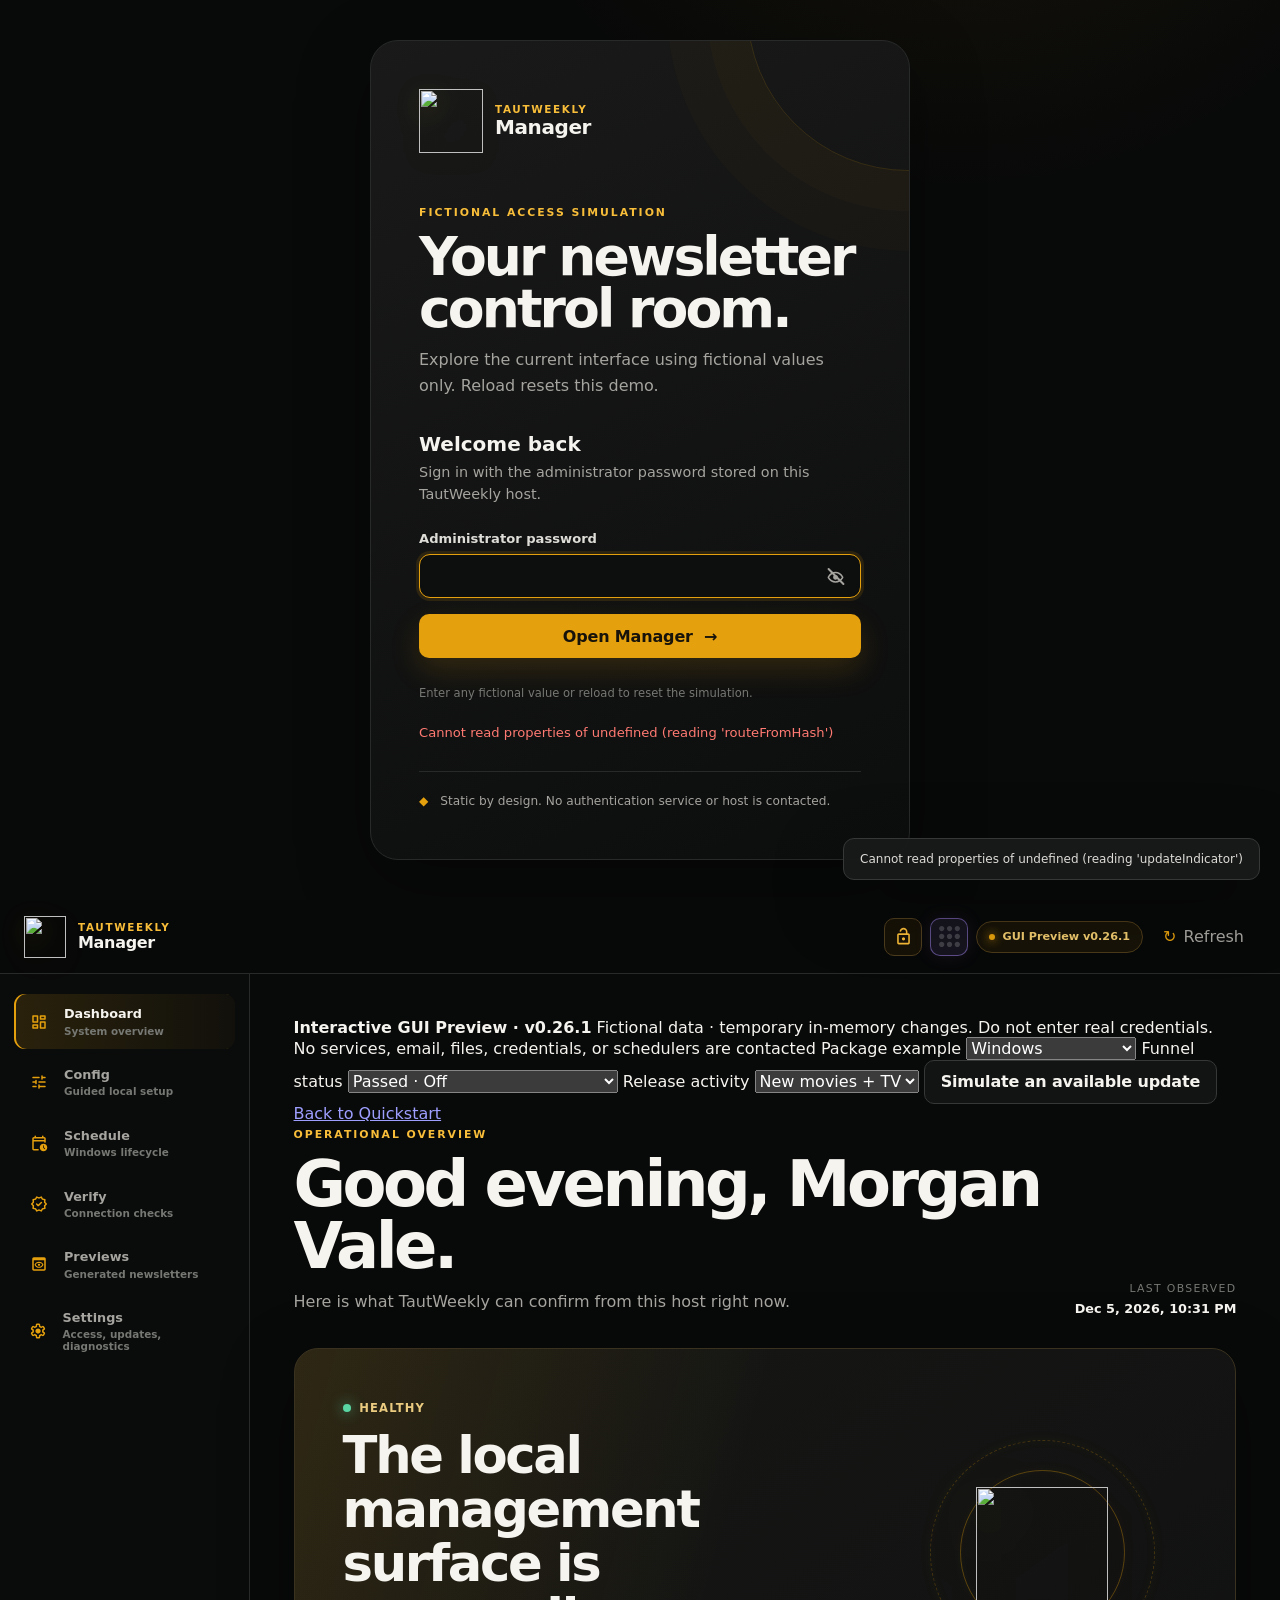
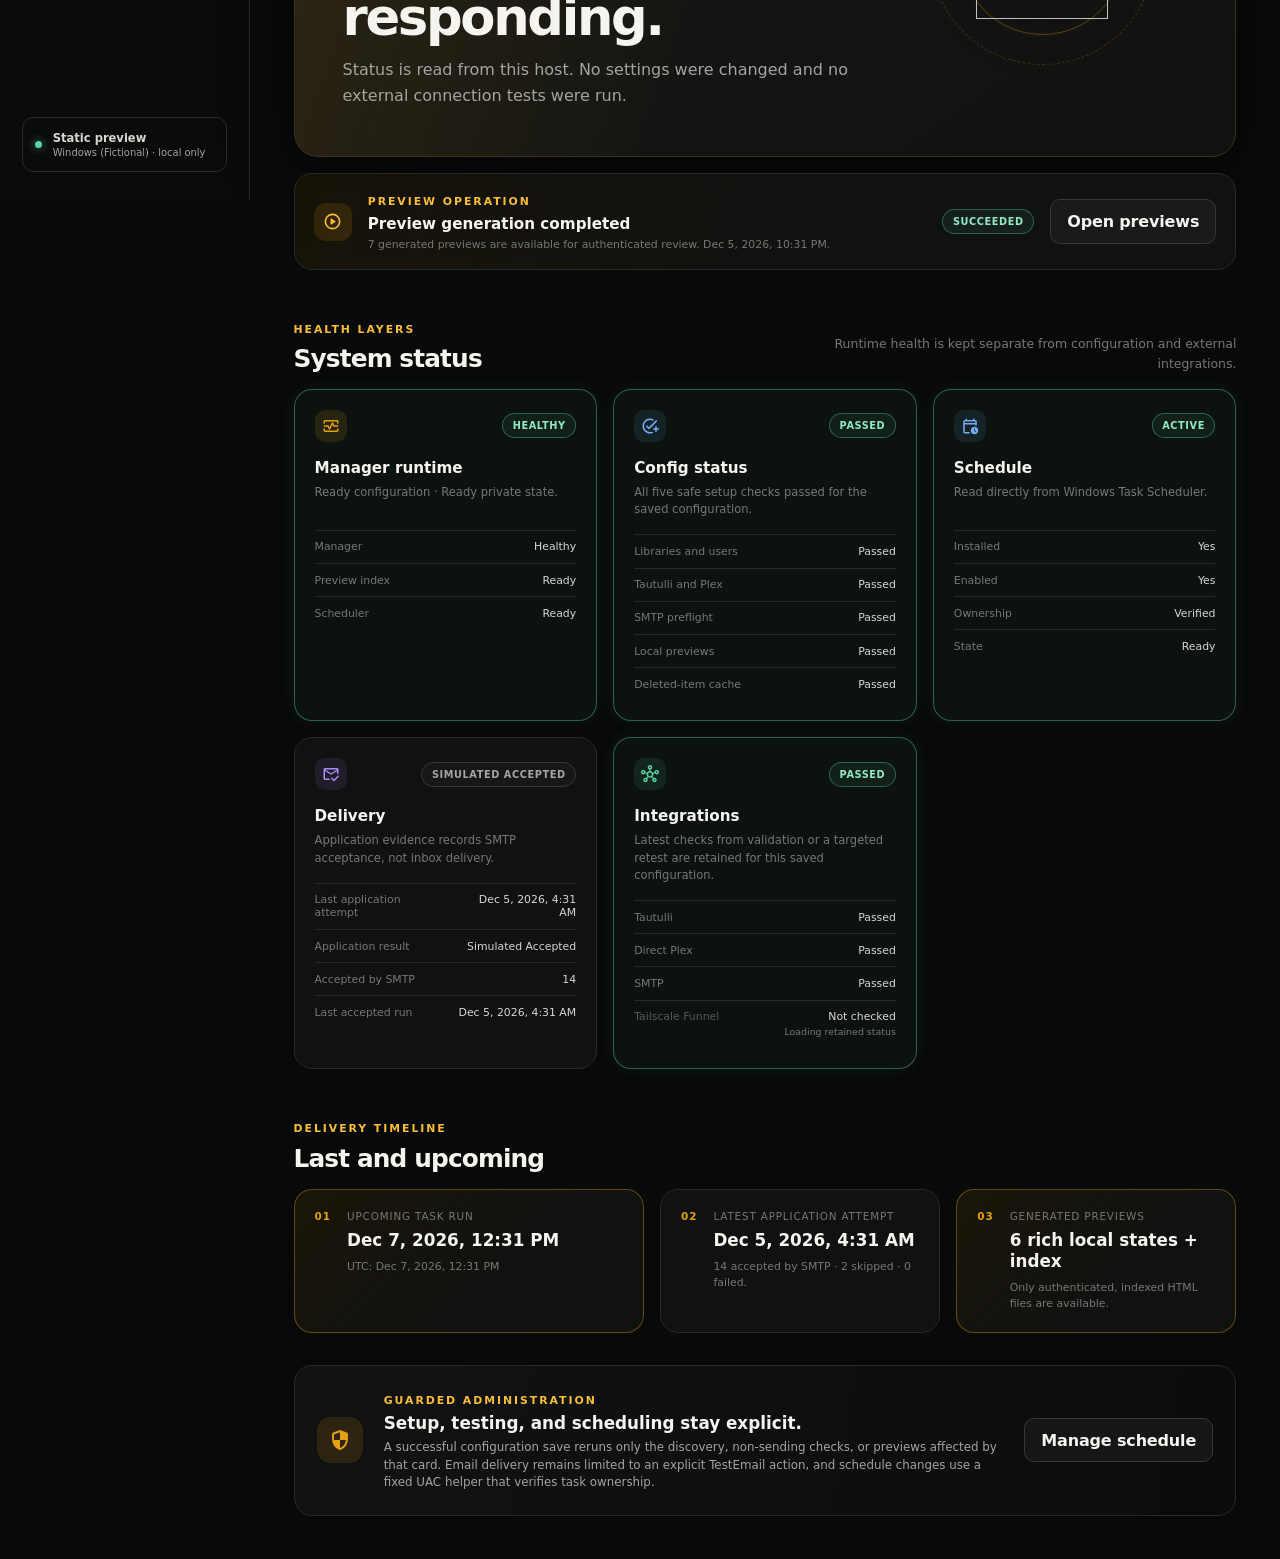
==== commit 7e8f8630: "fix: exclude reserved Local newsletter identity" ====
--- a/docs/gui-preview/index.html
+++ b/docs/gui-preview/index.html
@@ -94,8 +94,8 @@
     </aside>
 
     <main class="content" id="main-content" tabindex="-1">
-      <aside class="demo-banner" role="note" aria-label="GUI preview boundary" data-preview-release="v0.26.0">
-        <strong>Interactive GUI Preview · v0.26.0</strong>
+      <aside class="demo-banner" role="note" aria-label="GUI preview boundary" data-preview-release="v0.26.1">
+        <strong>Interactive GUI Preview · v0.26.1</strong>
         <span>Fictional data · temporary in-memory changes. Do not enter real credentials.</span>
         <span>No services, email, files, credentials, or schedulers are contacted</span>
         <label>Package example <select id="demo-profile"><option value="windows">Windows</option><option value="nas">NAS / Docker</option><option value="mac">macOS Docker</option><option value="linux">Native Linux</option><option value="freebsd">FreeBSD / Podman</option></select></label>
@@ -344,7 +344,7 @@
             <a class="update-docs-link" id="update-docs-link" href="../" target="_blank" rel="noopener noreferrer">Open platform update guide</a>
           </div>
           <label class="update-install-confirm" id="update-install-confirm-row" for="update-install-confirm" hidden><input id="update-install-confirm" type="checkbox"><span><strong>Install the verified stable Windows update</strong><small>Windows will request administrator approval. The existing updater verifies release URLs, archive checksums, internal manifests, rollback, and post-update health.</small></span></label>
-          <div class="update-settings-actions"><button class="button button-secondary" id="update-check-button" type="button">Check now</button><button class="button button-primary" id="update-install-button" type="button" hidden disabled>Install update</button><a id="update-release-notes" href="../releases/v0.26.0.md" target="_blank" rel="noopener noreferrer" hidden>Read stable release notes</a></div>
+          <div class="update-settings-actions"><button class="button button-secondary" id="update-check-button" type="button">Check now</button><button class="button button-primary" id="update-install-button" type="button" hidden disabled>Install update</button><a id="update-release-notes" href="../releases/v0.26.1.md" target="_blank" rel="noopener noreferrer" hidden>Read stable release notes</a></div>
           <p class="verification-message" id="update-settings-message" role="status" aria-live="polite">Normal Manager and dashboard health never depend on Internet availability.</p>
           <p class="update-security-boundary"><strong>The Manager never gains host control.</strong> Container profiles do not mount the Docker socket, add a privileged helper, run the web process as root, or mutate the host. Use the reported full-semver reference or its manifest digest; minor, latest, and edge tags are mutable. Native Unix packages keep installation in their existing host wrappers.</p>
         </section>
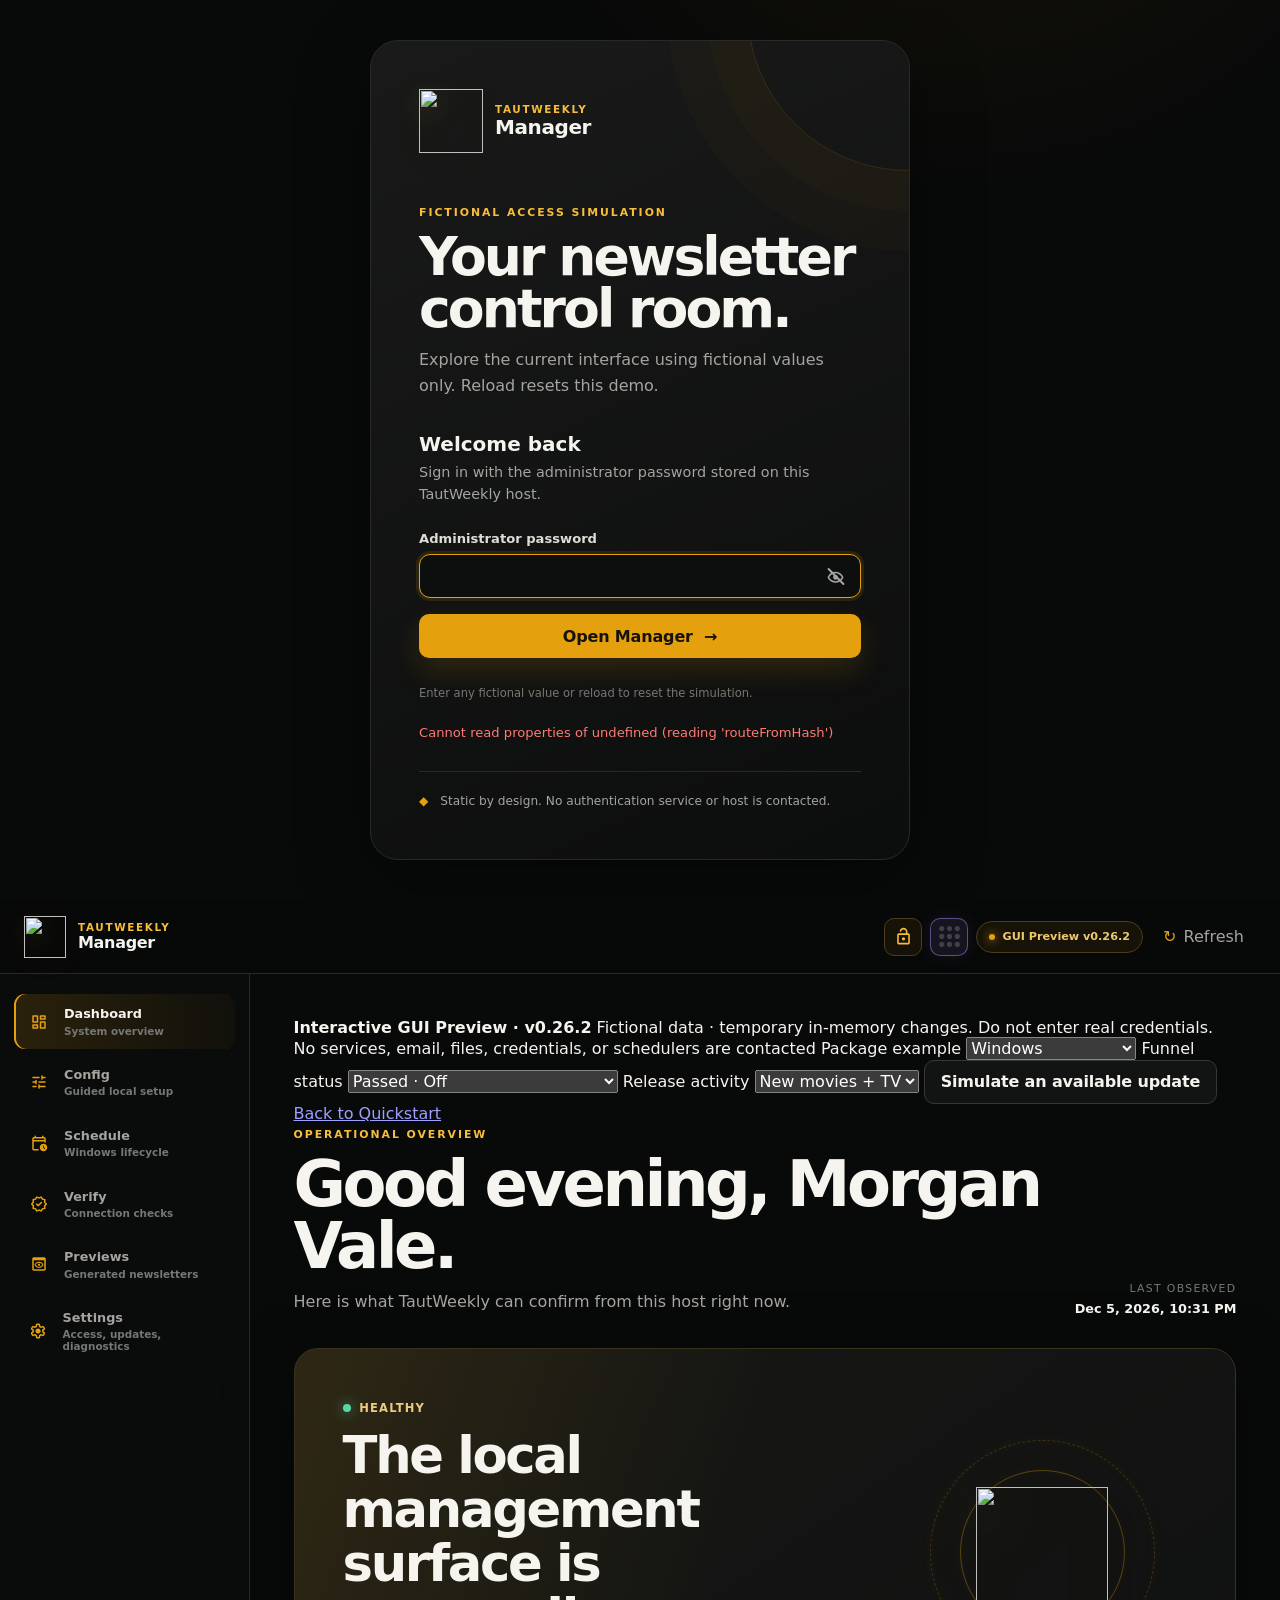
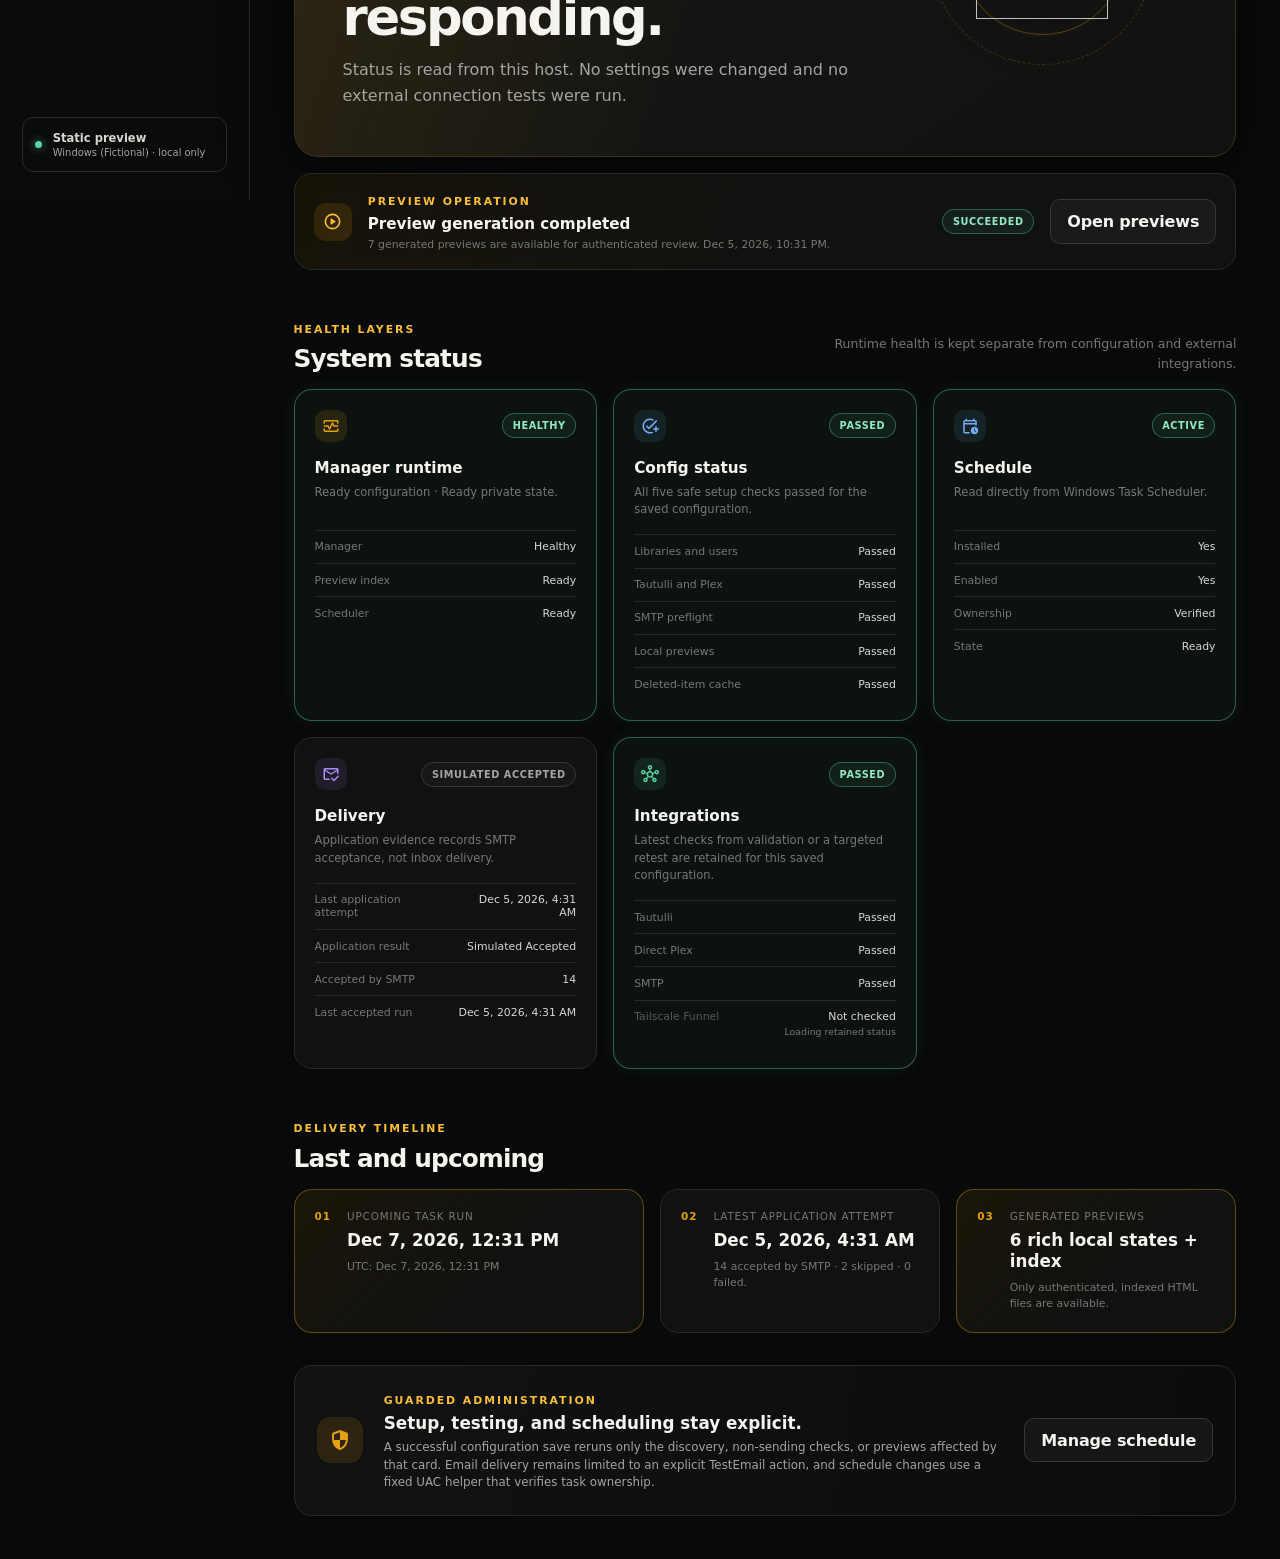
==== commit 0ca2e428: "fix: enforce saved user exclusions everywhere" ====
--- a/docs/gui-preview/index.html
+++ b/docs/gui-preview/index.html
@@ -94,8 +94,8 @@
     </aside>
 
     <main class="content" id="main-content" tabindex="-1">
-      <aside class="demo-banner" role="note" aria-label="GUI preview boundary" data-preview-release="v0.26.1">
-        <strong>Interactive GUI Preview · v0.26.1</strong>
+      <aside class="demo-banner" role="note" aria-label="GUI preview boundary" data-preview-release="v0.26.2">
+        <strong>Interactive GUI Preview · v0.26.2</strong>
         <span>Fictional data · temporary in-memory changes. Do not enter real credentials.</span>
         <span>No services, email, files, credentials, or schedulers are contacted</span>
         <label>Package example <select id="demo-profile"><option value="windows">Windows</option><option value="nas">NAS / Docker</option><option value="mac">macOS Docker</option><option value="linux">Native Linux</option><option value="freebsd">FreeBSD / Podman</option></select></label>
@@ -162,7 +162,7 @@
           <p class="verification-message" id="discovery-message" role="status" aria-live="polite">Save a complete configuration before loading choices.</p>
           <div class="discovery-results" id="discovery-results" hidden>
             <section><div class="panel-heading"><h3>Included libraries</h3><small id="discovery-library-count"></small></div><p>Select at least one active movie or TV library. Saving the form applies these choices without exposing raw IDs.</p><div class="choice-list" id="discovery-libraries" role="group" aria-label="Included library choices" tabindex="0"></div></section>
-            <section><div class="panel-heading"><h3>Delivery exclusions — checked means excluded</h3><small id="discovery-user-count"></small></div><p>Checked users do not receive production delivery. Unchecked active users with an email address are eligible; Tautulli notification-agent settings do not control TautWeekly delivery. Repeat lookup refreshes these Manager choices only. Every manual or scheduled production send first refreshes Tautulli's Plex user list and then reads the live roster; a new eligible user is included unless excluded. Every user remains available for previews and TestEmail runs.</p><div class="choice-list" id="discovery-users" role="group" aria-label="User delivery exclusion choices; checked means excluded" tabindex="0"></div></section>
+            <section><div class="panel-heading"><h3>User exclusions — checked means excluded everywhere</h3><small id="discovery-user-count"></small></div><p>After a successful save, checked users are blocked from personalized previews, TestEmail runs, Manual Welcome, and manual or scheduled delivery. They remain visible here for policy review but are removed from operation selectors. Included users may still be used for safe preview or TestEmail sampling without a production address, and TestEmail delivery remains isolated to the configured test inbox. Tautulli notification-agent settings do not control TautWeekly delivery or personalized operation access. Repeat lookup refreshes these Manager choices only; every production send separately refreshes the live roster so a new eligible user is included unless excluded.</p><div class="choice-list" id="discovery-users" role="group" aria-label="User exclusion choices for every personalized newsletter mode; checked means excluded" tabindex="0"></div></section>
           </div>
           <section class="managed-user-delivery-card" id="managed-user-delivery-addresses" aria-labelledby="managed-user-delivery-heading" hidden><div class="panel-heading"><h3 id="managed-user-delivery-heading">Managed-user delivery addresses</h3><small id="managed-user-delivery-count"></small></div><p>Active Tautulli users without a native email can receive their own personalized newsletter through a private fallback address. Native Tautulli email always wins, exclusions still apply, and multiple profiles may use the same inbox. Clearing an assignment returns that user to missing-email status.</p><div class="managed-user-delivery-list" id="managed-user-delivery-list" role="list" aria-label="Managed-user delivery address assignments"></div></section>
         </section>
@@ -344,7 +344,7 @@
             <a class="update-docs-link" id="update-docs-link" href="../" target="_blank" rel="noopener noreferrer">Open platform update guide</a>
           </div>
           <label class="update-install-confirm" id="update-install-confirm-row" for="update-install-confirm" hidden><input id="update-install-confirm" type="checkbox"><span><strong>Install the verified stable Windows update</strong><small>Windows will request administrator approval. The existing updater verifies release URLs, archive checksums, internal manifests, rollback, and post-update health.</small></span></label>
-          <div class="update-settings-actions"><button class="button button-secondary" id="update-check-button" type="button">Check now</button><button class="button button-primary" id="update-install-button" type="button" hidden disabled>Install update</button><a id="update-release-notes" href="../releases/v0.26.1.md" target="_blank" rel="noopener noreferrer" hidden>Read stable release notes</a></div>
+          <div class="update-settings-actions"><button class="button button-secondary" id="update-check-button" type="button">Check now</button><button class="button button-primary" id="update-install-button" type="button" hidden disabled>Install update</button><a id="update-release-notes" href="../releases/v0.26.2.md" target="_blank" rel="noopener noreferrer" hidden>Read stable release notes</a></div>
           <p class="verification-message" id="update-settings-message" role="status" aria-live="polite">Normal Manager and dashboard health never depend on Internet availability.</p>
           <p class="update-security-boundary"><strong>The Manager never gains host control.</strong> Container profiles do not mount the Docker socket, add a privileged helper, run the web process as root, or mutate the host. Use the reported full-semver reference or its manifest digest; minor, latest, and edge tags are mutable. Native Unix packages keep installation in their existing host wrappers.</p>
         </section>
